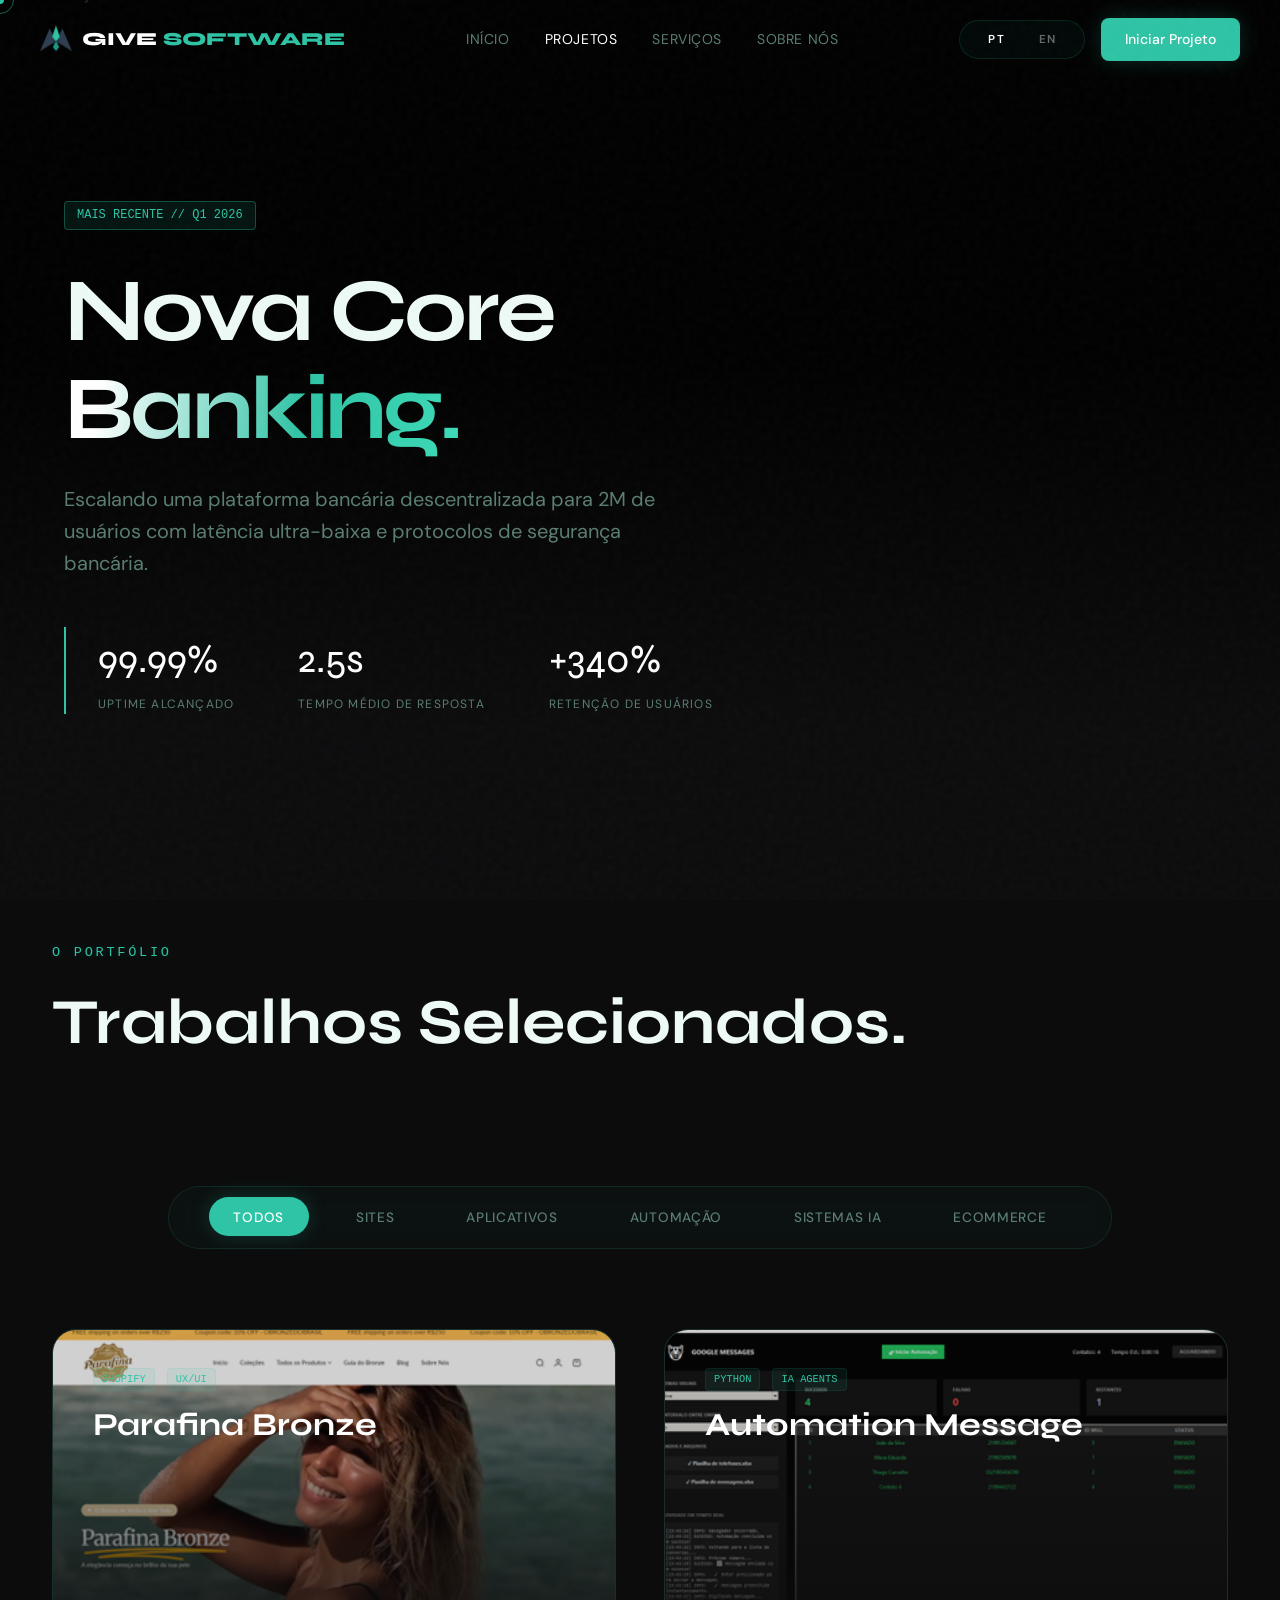
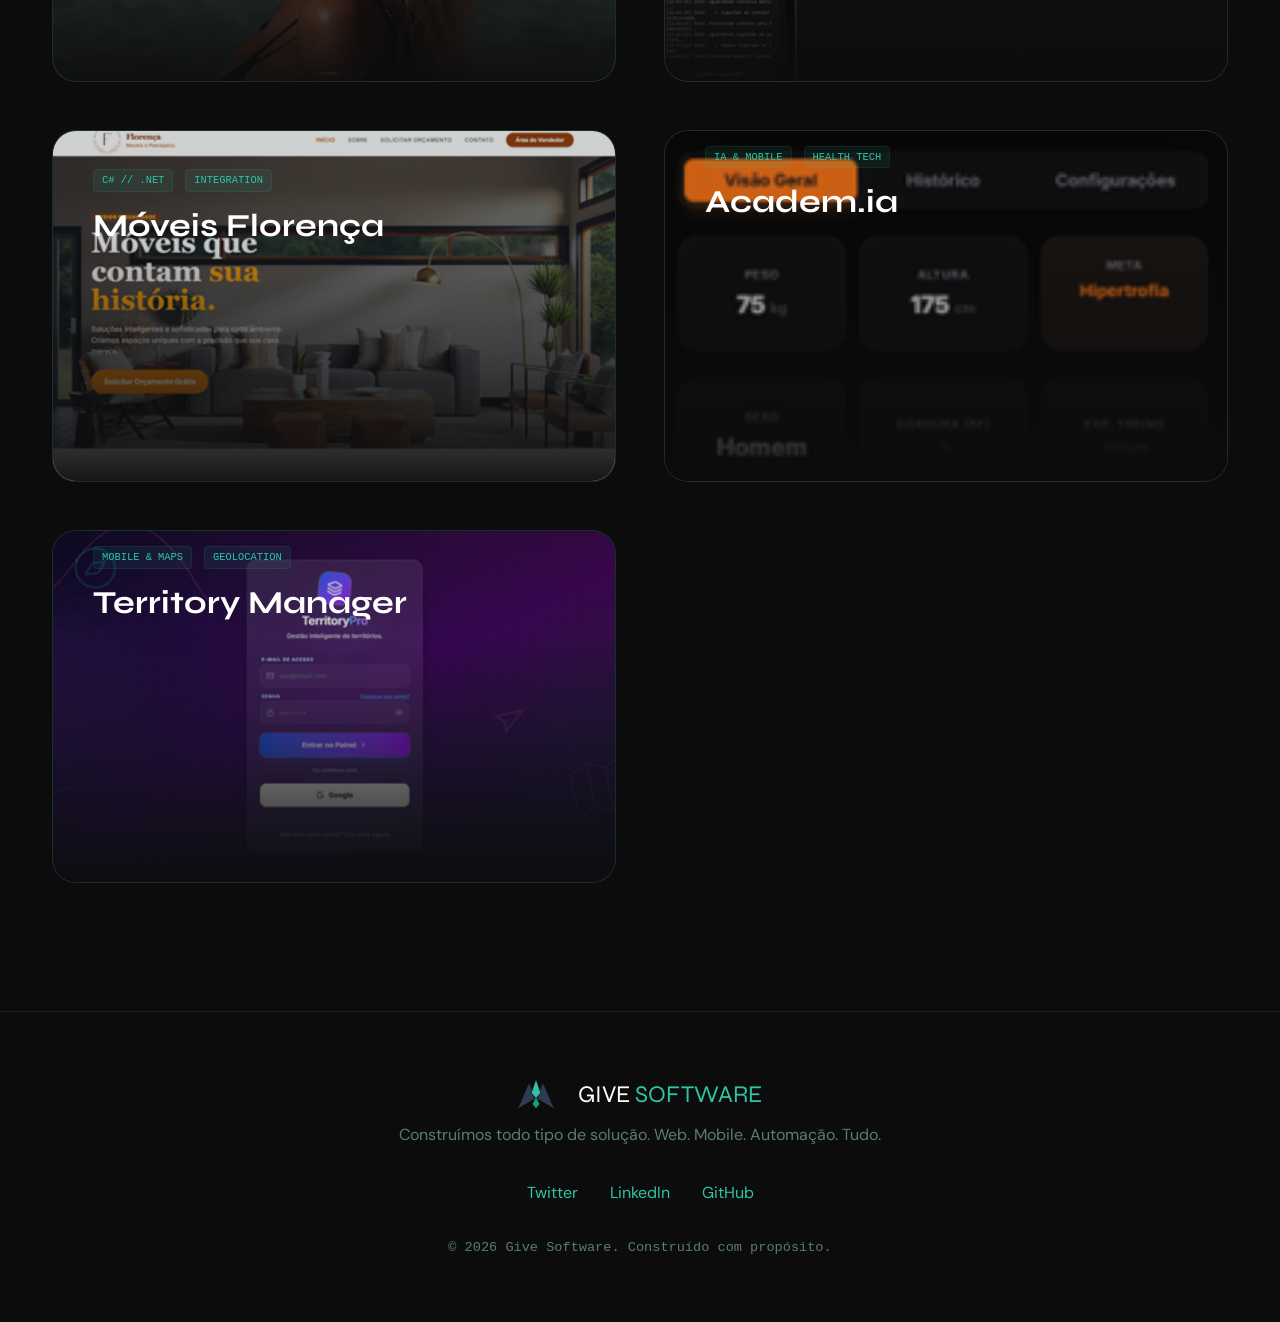
==== projetos.html @ 3ec0710e "Initial commit" ====
<!DOCTYPE html>
<html lang="pt-BR">
<head>
  <meta charset="UTF-8">
  <meta name="viewport" content="width=device-width, initial-scale=1.0">
  <title>Projetos | Give Software</title>
  
  <link rel="preconnect" href="https://fonts.googleapis.com">
  <link rel="preconnect" href="https://fonts.gstatic.com" crossorigin>
  <link href="https://fonts.googleapis.com/css2?family=DM+Sans:wght@400;500&family=Syne:wght@700;800&display=swap" rel="stylesheet">
  <script src="lang.js"></script>
  <style>
    /* ── LANG TOGGLE ── */
    .lang-toggle {
      display: flex; align-items: center; gap: 6px;
      font-family: monospace; font-size: 0.75rem; color: var(--text-muted);
      border: 1px solid var(--border); border-radius: 100px;
      padding: 6px 14px; transition: all 0.3s;
      cursor: pointer; letter-spacing: 0.08em;
    }
    .lang-toggle:hover { border-color: var(--accent); color: #fff; }
    .lang-toggle .lt-dot { width: 6px; height: 6px; border-radius: 50%; background: var(--accent); }
    .lt-sep { opacity: 0.3; }
    .nav-right { display: flex; align-items: center; gap: 1rem; }
    :root {
      --bg: #0c0c0d;
      --bg-2: #141416;
      --bg-card: #161618;
      --accent: #2ec4a5;
      --accent-glow: rgba(46,196,165,0.22);
      --accent-dim: rgba(46,196,165,0.08);
      --text: #edfaf6;
      --text-muted: #5a7d72;
      --border: rgba(46,196,165,0.14);
      --border-accent: rgba(46,196,165,0.32);
      --radius: 16px;
      --font-display: 'Syne', sans-serif;
      --font-body: 'DM Sans', sans-serif;
    }

    * { box-sizing: border-box; margin: 0; padding: 0; cursor: none; }

    body {
      background-color: var(--bg);
      color: var(--text);
      font-family: var(--font-body);
      overflow-x: hidden;
      line-height: 1.6;
    }

    /* Grain Overlay */
    body::after {
      content: ""; position: fixed;
      top: 0; left: 0; width: 100vw; height: 100vh;
      pointer-events: none; z-index: 9999;
      background-image: url("data:image/svg+xml,%3Csvg viewBox='0 0 200 200' xmlns='http://www.w3.org/2000/svg'%3E%3Cfilter id='noiseFilter'%3E%3CfeTurbulence type='fractalNoise' baseFrequency='0.65' numOctaves='3' stitchTiles='stitch'/%3E%3C/filter%3E%3Crect width='100%25' height='100%25' filter='url(%23noiseFilter)'/%3E%3C/svg%3E");
      opacity: 0.03;
    }

    a { color: inherit; text-decoration: none; }
    h1, h2, h3, h4 { font-family: var(--font-display); line-height: 1.1; margin-bottom: 1rem; }

    /* Custom Cursor */
    #cursor-dot {
      position: fixed; width: 8px; height: 8px; border-radius: 50%;
      background: var(--accent); pointer-events: none; z-index: 99999;
      transform: translate(-50%,-50%); mix-blend-mode: difference;
      transition: transform .1s ease, opacity .2s;
    }
    #cursor-ring {
      position: fixed; width: 28px; height: 28px; border-radius: 50%;
      border: 1px solid rgba(46,196,165,.5); pointer-events: none; z-index: 99998;
      transform: translate(-50%,-50%); transition: all .18s cubic-bezier(.16,1,.3,1);
    }
    a:hover ~ #cursor-ring, button:hover ~ #cursor-ring, .interactive:hover ~ #cursor-ring { transform: translate(-50%,-50%) scale(1.8); }

    /* Nav Scrollspy */
    nav { 
      position: fixed; top: 0; left: 0; right: 0; z-index: 1000; padding: 1.1rem 2.5rem;
      display: flex; align-items: center; justify-content: space-between;
      backdrop-filter: blur(18px); -webkit-backdrop-filter: blur(18px);
      background: rgba(6,14,12,0); border-bottom: 1px solid transparent;
      transition: all .4s;
    }
    nav.scrolled { background: rgba(6,14,12,0.9); border-bottom-color: var(--border); }
    .nav-logo { font-family: var(--font-display); font-size: 1.15rem; font-weight: 800; color: #fff; display: flex; align-items: center; gap: 10px; }
    .nav-links { display: flex; gap: 2.2rem; list-style: none; }
    .nav-links a { font-size: .88rem; color: var(--text-muted); letter-spacing: .04em; text-transform: uppercase; text-decoration: none; transition: color .2s; }
    .nav-links a:hover, .nav-links a.active { color: #fff; }
    .nav-cta { font-family: var(--font-body); font-size: .88rem; font-weight: 500; padding: .65rem 1.5rem; background: var(--accent); color: #fff; border: none; border-radius: 8px; cursor: none; box-shadow: 0 0 22px var(--accent-glow); transition: all .3s; }
    .nav-cta:hover { box-shadow: 0 0 38px rgba(46,196,165,.5); transform: translateY(-1px); }
    
    .logo-poly { transform-origin: 50px 42px; }
    .logo-poly-1 { animation: assembleL 0.7s .1s cubic-bezier(.16,1,.3,1) both; }
    .logo-poly-2 { animation: assembleR 0.7s .2s cubic-bezier(.16,1,.3,1) both; }
    .logo-poly-center { animation: assembleC 0.8s .3s cubic-bezier(.16,1,.3,1) both; }
    @keyframes assembleL { from { opacity:0; transform: translateX(-20px) scale(.7); } to { opacity:1; transform: none; } }
    @keyframes assembleR { from { opacity:0; transform: translateX(20px) scale(.7); } to { opacity:1; transform: none; } }
    @keyframes assembleC { from { opacity:0; transform: translateY(-20px) scale(.7); } to { opacity:1; transform: none; } }

    /* Global Utils */
    .reveal { opacity: 0; transform: translateY(40px); transition: all 0.7s cubic-bezier(0.16, 1, 0.3, 1); }
    .reveal.active { opacity: 1; transform: translateY(0); }
    .section { padding: 8rem 2rem; max-width: 1240px; margin: 0 auto; position: relative; }
    .section-header { text-align: left; margin-bottom: 4rem; }
    .section-title { font-size: clamp(2.5rem, 5vw, 4rem); }
    .pre-title { font-family: monospace; font-size: 0.85rem; letter-spacing: 0.2em; color: var(--accent); text-transform: uppercase; margin-bottom: 1.5rem; display: inline-block; text-shadow: 0 0 10px var(--accent-glow); }
    .glow-text { background: linear-gradient(100deg, #fff 10%, #2ec4a5 60%, #3ddbb8 100%); -webkit-background-clip: text; background-clip: text; -webkit-text-fill-color: transparent; display: inline-block; }

    /* ── PROJECT HERO (SPOTLIGHT) ── */
    .p-hero {
      position: relative; height: 90vh; display: flex; align-items: flex-end; padding: 6rem 4rem; overflow: hidden;
      background: #000;
    }
    .p-hero-bg {
      position: absolute; inset: 0; z-index: 1;
      opacity: 0.4; pointer-events: none; transform: scale(1.05); transition: transform 0.6s cubic-bezier(0.16,1,0.3,1);
    }
    .p-hero:hover .p-hero-bg { transform: scale(1); }
    .p-hero-bg img { width: 100%; height: 100%; object-fit: cover; filter: brightness(0.8) contrast(1.2); }
    .p-hero-overlay { position: absolute; inset: 0; background: linear-gradient(to top, var(--bg) 10%, transparent 60%); z-index: 2; }
    
    .p-hero-content { position: relative; z-index: 3; max-width: 800px; }
    .p-hero-tag { display: inline-flex; align-items: center; gap: 8px; font-family: monospace; font-size: 0.75rem; color: var(--accent); border: 1px solid var(--border-accent); padding: 4px 12px; border-radius: 4px; background: rgba(46,196,165,0.1); margin-bottom: 2rem; }
    .p-hero-title { font-size: clamp(3rem, 7vw, 6rem); letter-spacing: -0.04em; margin-bottom: 1.5rem; }
    .p-hero-desc { font-size: 1.25rem; color: var(--text-muted); margin-bottom: 2.5rem; max-width: 600px; }
    
    .p-hero-metrics { display: flex; gap: 4rem; margin-top: 3rem; border-left: 2px solid var(--accent); padding-left: 2rem; }
    .p-metric { display: flex; flex-direction: column; gap: 4px; }
    .p-metric-val { font-family: var(--font-display); font-size: 2.5rem; color: #fff; }
    .p-metric-lbl { font-size: 0.75rem; color: var(--text-muted); text-transform: uppercase; letter-spacing: 0.1em; }

    /* ── NEURAL HUB FILTERS ── */
    .filter-section { padding: 4rem 2rem 0; text-align: center; }
    .filter-hub {
        display: inline-flex; position: relative; gap: 1.5rem; padding: 10px 40px; background: rgba(46,196,165,0.03); border: 1px solid var(--border); border-radius: 100px; backdrop-filter: blur(10px);
    }
    .filter-btn {
        position: relative; z-index: 2; padding: 12px 24px; font-family: var(--font-body); font-size: 0.85rem; font-weight: 500; color: var(--text-muted); background: transparent; border: none; transition: all 0.4s; text-transform: uppercase; letter-spacing: 0.05em;
    }
    .filter-btn.active { color: #fff; }
    .filter-btn:hover { color: #fff; }
    .filter-active-bg {
        position: absolute; background: var(--accent); border-radius: 100px; z-index: 1; transition: all 0.5s cubic-bezier(0.16, 1, 0.3, 1); box-shadow: 0 0 20px var(--accent-glow);
    }

    /* ── PROJECT GRID (KINETIC) ── */
    .p-grid { display: grid; grid-template-columns: repeat(2, 1fr); gap: 3rem; margin-top: 5rem; }
    .p-card {
        position: relative; aspect-ratio: 16/10; border-radius: 24px; overflow: hidden; background: var(--bg-card); border: 1px solid var(--border); transition: all 0.6s cubic-bezier(0.16, 1, 0.3, 1);
    }
    .p-card-media { position: absolute; inset: 0; z-index: 1; overflow: hidden; }
    .p-card-media img { width: 100%; height: 100%; object-fit: cover; opacity: 0.8; transition: all 0.8s; scale: 1.05; }
    .p-card:hover .p-card-media img { opacity: 1; scale: 1; transform: translateY(-10px); }
    
    .p-card-overlay { position: absolute; inset: 0; z-index: 2; background: linear-gradient(to top, rgba(12,12,13,0.95), transparent 70%); }
    
    .p-card-info { position: absolute; bottom: 0; left: 0; width: 100%; padding: 2.5rem; z-index: 3; transition: transform 0.4s; }
    .p-card:hover .p-card-info { transform: translateY(-20px); }
    
    .p-card-meta { display: flex; gap: 12px; margin-bottom: 1rem; }
    .p-card-tag { font-family: monospace; font-size: 0.65rem; color: var(--accent); background: var(--accent-dim); border: 1px solid rgba(46,196,165,0.1); padding: 2px 8px; border-radius: 4px; }
    
    .p-card-title { font-size: 2rem; color: #fff; margin-bottom: 0.5rem; }
    .p-card-excerpt { font-size: 0.9rem; color: var(--text-muted); opacity: 0; transform: translateY(10px); transition: all 0.4s 0.1s; max-width: 80%; }
    .p-card:hover .p-card-excerpt { opacity: 1; transform: translateY(0); }
    
    /* Hover Holographic Reveal */
    .p-card-holo {
        position: absolute; inset: 0; z-index: 4; display: flex; flex-direction: column; justify-content: flex-end; padding: 2.5rem; opacity: 0; pointer-events: none; transition: all 0.4s; background: rgba(6,14,12,0.85); backdrop-filter: blur(8px);
    }
    .p-card:hover .p-card-holo { opacity: 0; } /* We will use a more sophisticated reveal */
    
    /* Reveal logic: Show testimonial on a specific sub-state or just on bottom deep-hover */
    .p-card-testimonial {
        margin-top: 1.5rem; padding-top: 1.5rem; border-top: 1px solid var(--border); opacity: 0; transform: translateY(20px); transition: all 0.4s 0.2s;
    }
    .p-card:hover .p-card-testimonial { opacity: 1; transform: translateY(0); }
    .p-quote { font-style: italic; font-size: 0.85rem; color: #fff; margin-bottom: 1rem; position: relative; }
    .p-quote::before { content: '“'; position: absolute; left: -15px; top: -5px; font-size: 2rem; color: var(--accent); opacity: 0.4; }
    .p-author { display: flex; align-items: center; gap: 10px; }
    .p-author-img { width: 32px; height: 32px; border-radius: 50%; border: 1px solid var(--accent); }
    .p-author-info { font-size: 0.7rem; }
    .p-author-name { color: #fff; font-weight: 600; }
    .p-author-role { color: var(--text-muted); }

    /* Case Study Drawer */
    #project-portal {
        position: fixed; top: 0; right: -100%; width: 50%; height: 100vh; background: var(--bg-2); z-index: 2000; border-left: 1px solid var(--border); transition: all 0.7s cubic-bezier(0.16, 1, 0.3, 1); padding: 5rem 3rem; overflow-y: auto;
    }
    #project-portal.active { right: 0; box-shadow: -50px 0 100px rgba(0,0,0,0.8); }
    .portal-close { position: absolute; top: 40px; right: 40px; width: 40px; height: 40px; border: 1px solid var(--border); border-radius: 50%; display: flex; align-items: center; justify-content: center; transform: rotate(45deg); font-size: 1.5rem; transition: all 0.3s; }
    .portal-close:hover { border-color: var(--accent); color: var(--accent); transform: rotate(135deg); scale: 1.1; }

    /* Responsive */
    @media (max-width: 1000px) {
        .p-grid { grid-template-columns: 1fr; }
        .filter-section { padding: 4rem 0 0; }
        .filter-hub { 
            display: flex; flex-wrap: nowrap; overflow-x: auto; 
            padding: 8px 10px; border-radius: 30px; width: 100%; 
            scrollbar-width: none; -ms-overflow-style: none;
            justify-content: flex-start;
        }
        .filter-hub::-webkit-scrollbar { display: none; }
        .filter-btn { white-space: nowrap; padding: 10px 20px; font-size: 0.75rem; }
        .p-hero-metrics { flex-direction: column; gap: 2rem; }
        #project-portal { width: 100%; padding: 5rem 1.5rem; }
    }

    /* ── MOBILE MENU & RESPONSIVENESS ── */
    .mobile-menu-btn {
      display: none; flex-direction: column; gap: 5px; cursor: pointer; z-index: 10001;
    }
    .mobile-menu-btn span { width: 25px; height: 2px; background: #fff; transition: 0.3s; }
    
    .mobile-menu-overlay {
      position: fixed; inset: 0; background: rgba(6,14,12,0.98); backdrop-filter: blur(20px);
      z-index: 100000; display: flex; flex-direction: column; align-items: center; justify-content: center;
      transform: translateY(-100%); transition: transform 0.5s cubic-bezier(0.16, 1, 0.3, 1);
    }
    .mobile-menu-overlay.active { transform: translateY(0); }
    .mobile-menu-close { position: absolute; top: 30px; right: 30px; font-size: 3rem; color: #fff; cursor: pointer; line-height: 1; }
    .mobile-nav-links { list-style: none; text-align: center; display: flex; flex-direction: column; gap: 2rem; padding: 0; }
    .mobile-nav-links a { font-family: var(--font-display); font-size: 2rem; color: var(--text-muted); text-decoration: none; transition: 0.3s; }
    .mobile-nav-links a.active, .mobile-nav-links a:hover { color: #fff; text-shadow: 0 0 15px var(--accent-glow); }

    @media (max-width: 900px) {
      .nav-links, .nav-cta { display: none; }
      nav { padding: 1rem 1.5rem; }
      
      .p-hero { padding: 6rem 1.5rem; height: auto; min-height: 80vh; }
      .p-hero-title { font-size: clamp(2.5rem, 10vw, 4rem); }
      .p-card-info { padding: 1.5rem; }
      .p-card-title { font-size: 1.5rem; }
      .p-hero-metrics { border-left: none; padding-left: 0; border-top: 2px solid var(--accent); padding-top: 2rem; flex-direction: column; gap: 1.5rem; }
      .section { padding: 4rem 1.5rem; }
    }

    /* Footer same as others */
    footer { border-top: 1px solid var(--border); padding: 4rem 2rem; text-align: center; color: var(--text-muted); }
    .footer-wordmark { position: relative; display: inline-block; overflow: hidden; font-family: var(--font-display); font-size: 1.5rem; color: #fff; margin-bottom: 0; margin-left:12px;}
    .footer-wordmark::after { content: ''; position: absolute; top: 0; left: -100%; width: 60%; height: 100%; background: linear-gradient(90deg, transparent, rgba(255,255,255,.25), transparent); transition: left 0.5s ease; }
    .footer-wordmark:hover::after { left: 150%; }

    /* ── #19 FULL-PAGE SCROLL PROGRESS ──────────────── */
    #page-progress {
      position: fixed; top: 0; left: 0; height: 2px;
      background: linear-gradient(90deg, var(--accent), #3ddbb8);
      width: 0%; z-index: 10000; pointer-events: none;
      box-shadow: 0 0 8px var(--accent-glow);
      transition: width .05s linear;
    }
    /* ── START PROJECT MODAL ── */
    #sp-modal {
      position: fixed; inset: 0; z-index: 99999;
      background: rgba(8, 10, 12, 0); overflow: hidden;
      display: none; align-items: center; justify-content: center;
      transition: background 0.7s cubic-bezier(0.8, 0, 0.2, 1);
    }
    #sp-modal.active { display: flex; }
    #sp-modal.anim-bg { background: rgba(8, 10, 12, 0.96); backdrop-filter: blur(25px); -webkit-backdrop-filter: blur(25px); }
    
    .sp-clip-layer {
      position: absolute; width: 100vw; height: 100vh;
      background: radial-gradient(circle at center, #101418 0%, #06080a 100%);
      clip-path: circle(0% at var(--cx, 50%) var(--cy, 50%));
      transition: clip-path 0.9s cubic-bezier(0.8, 0, 0.2, 1);
      z-index: 1; display: flex; align-items: center; justify-content: center;
    }
    #sp-modal.anim-bg .sp-clip-layer { clip-path: circle(150% at var(--cx, 50%) var(--cy, 50%)); }
    
    .sp-bg-grid {
      position: absolute; inset: 0; opacity: 0.15;
      background-size: 60px 60px;
      background-image: linear-gradient(to right, rgba(46,196,165,.2) 1px, transparent 1px), linear-gradient(to bottom, rgba(46,196,165,.2) 1px, transparent 1px);
      z-index: 0;
      animation: gridFloat 30s linear infinite;
    }
    @keyframes gridFloat { from { background-position: 0 0; } to { background-position: -60px 60px; } }
    
    .sp-close {
      position: fixed; top: 40px; right: 40px; color: var(--text-muted);
      font-family: monospace; font-size: 0.8rem; cursor: pointer; z-index: 10;
      padding: 10px; border: 1px solid transparent; transition: all 0.3s;
    }
    .sp-close:hover { color: #fff; border-color: var(--border-accent); }
    
    .sp-progress {
      position: fixed; top: 0; left: 0; height: 3px; background: var(--accent);
      z-index: 10; width: 0%; transition: width 0.6s cubic-bezier(0.16, 1, 0.3, 1);
      box-shadow: 0 0 15px var(--accent-glow);
    }
    
    .sp-content {
      position: relative; z-index: 10; width: 100%; max-width: 900px;
      padding: 2rem; color: #fff; text-align: left;
    }
    
    .sp-step { display: none; opacity: 0; transform: translateY(20px); transition: all 0.5s cubic-bezier(0.16, 1, 0.3, 1); }
    .sp-step.active { display: block; }
    .sp-step.fade-in { opacity: 1; transform: translateY(0); }
    
    .sp-label { font-family: monospace; font-size: 0.8rem; color: var(--accent); margin-bottom: 2rem; letter-spacing: 0.15em; text-transform: uppercase; }
    .sp-h2 { font-size: clamp(2rem, 5vw, 4rem); font-family: var(--font-display); line-height: 1.1; margin-bottom: 3rem; }
    
    .sp-input-wrap { position: relative; margin-bottom: 2rem; }
    .sp-input { 
      width: 100%; background: transparent; border: none; font-size: clamp(1.5rem, 3vw, 2.5rem);
      color: #fff; font-family: var(--font-body); padding: 10px 0; outline: none;
    }
    .sp-input::placeholder { color: rgba(255,255,255,0.15); }
    .sp-line { position: absolute; bottom: 0; left: 0; width: 100%; height: 2px; background: rgba(255,255,255,0.1); }
    .sp-line::after { content: ''; position: absolute; bottom: 0; left: 0; height: 2px; background: var(--accent); width: 0%; transition: width 0.4s; box-shadow: 0 0 10px var(--accent); }
    .sp-input:focus ~ .sp-line::after { width: 100%; }
    
    .sp-hint { font-family: monospace; font-size: 0.8rem; color: var(--text-muted); opacity: 0.6; }
    .sp-hint strong { color: var(--accent); }
    
    .sp-cards { display: grid; grid-template-columns: repeat(2, 1fr); gap: 1.5rem; }
    .sp-select-card {
      padding: 2rem; border: 1px solid rgba(255,255,255,0.05); background: rgba(255,255,255,0.02);
      border-radius: 12px; font-family: var(--font-display); font-size: 1.2rem; cursor: pointer;
      transition: all 0.3s; position: relative; overflow: hidden;
    }
    .sp-select-card:hover { background: rgba(46,196,165,0.05); border-color: var(--accent); transform: translateY(-3px); box-shadow: 0 10px 30px rgba(0,0,0,0.5), inset 0 0 20px rgba(46,196,165,0.1); }
    
    .sp-btn-submit {
      padding: 1.2rem 3rem; font-family: monospace; font-size: 1rem; color: #000; background: var(--accent);
      border: none; border-radius: 8px; cursor: pointer; transition: all 0.3s;
      box-shadow: 0 0 30px rgba(46,196,165,0.4); text-transform: uppercase; letter-spacing: 0.1em;
    }
    .sp-btn-submit:hover { transform: scale(1.05); box-shadow: 0 0 50px rgba(46,196,165,0.8); }

    .sp-input-next {
      position: absolute; right: 0; top: 50%; transform: translateY(-50%);
      background: var(--accent); border: none; border-radius: 50%;
      width: 44px; height: 44px; color: #000; font-size: 1.2rem;
      cursor: pointer; opacity: 0; pointer-events: none; transition: all 0.3s;
      box-shadow: 0 0 15px var(--accent-glow); z-index: 10;
    }
    .sp-input:not(:placeholder-shown) ~ .sp-input-next { opacity: 1; pointer-events: auto; right: 10px; }

    @media (max-width: 600px) {
      .sp-cards { grid-template-columns: 1fr; gap: 1rem; }
      .sp-select-card { padding: 1.5rem; font-size: 1.1rem; }
      .sp-h2 { font-size: 2.2rem; margin-bottom: 2rem; }
      .sp-content { padding: 1.5rem; }
      .sp-close { top: 20px; right: 20px; }
      /* Projects analytical table responsive fix */
      .proj-comparison-grid { grid-template-columns: 1fr !important; }
      .proj-comparison-grid > div:nth-child(3n+1) { background: var(--accent-dim) !important; color: var(--accent) !important; font-weight: 800; border-top: 1px solid var(--border); }
    }
    
    /* Launch Sequence */
    #sp-success { text-align: center; }
    .sp-launch-dot {
      width: 12px; height: 12px; border-radius: 50%; background: #fff; margin: 0 auto 2rem;
      box-shadow: 0 0 40px 20px rgba(46,196,165,0.8); opacity: 0;
    }
    .sp-msg { font-family: monospace; font-size: 1.2rem; color: var(--accent); letter-spacing: 0.1em; opacity: 0; }
  </style>
</head><body>
<!-- Full page progress -->
<div id="page-progress"></div>

<div id="cursor-dot"></div>
<div id="cursor-ring"></div>

<!-- NAV -->
<nav id="main-nav">
  <a class="nav-logo" href="index.html">
    <svg width="32" height="28" viewBox="0 0 100 85" fill="none" xmlns="http://www.w3.org/2000/svg">
      <polygon class="logo-poly logo-poly-1" points="0,80 30,10 50,50" fill="#2d3d4f"/>
      <polygon class="logo-poly logo-poly-2" points="100,80 70,10 50,50" fill="#2d3d4f"/>
      <polygon class="logo-poly logo-poly-1" points="30,10 50,50 50,80" fill="#233040"/>
      <polygon class="logo-poly logo-poly-2" points="70,10 50,50 50,80" fill="#233040"/>
      <polygon class="logo-poly logo-poly-center" points="50,0 62,36 50,50 38,36" fill="#2ec4a5"/>
      <polygon class="logo-poly logo-poly-center" points="50,50 60,68 50,80 40,68" fill="#1a9982"/>
    </svg>
    <span>GIVE <span style="color:var(--accent)">SOFTWARE</span></span>
  </a>
  <ul class="nav-links">
    <li><a href="index.html" data-i18n="nav.home">Início</a></li>
    <li><a href="projetos.html" class="active" data-i18n="nav.projects">Projetos</a></li>
    <li><a href="servicos.html" data-i18n="nav.services">Serviços</a></li>
    <li><a href="sobre.html" data-i18n="nav.about">Sobre nós</a></li>
  </ul>
  <div class="nav-right">
    <button class="lang-toggle" id="lang-toggle" data-lang="pt" onclick="toggleLang()">
      <span class="lt-dot"></span>
      <span class="lt-pt">PT</span>
      <span class="lt-sep">|</span>
      <span class="lt-en">EN</span>
    </button>
    <a class="nav-cta" href="sobre.html#cta" data-i18n="nav.cta" data-modal="start-project">Iniciar Projeto</a>
    <div class="mobile-menu-btn" id="mobile-btn">
      <span></span><span></span><span></span>
    </div>
  </div>
</nav>

<!-- Mobile Menu Overlay -->
<div class="mobile-menu-overlay" id="mobile-menu">
  <div class="mobile-menu-close" id="mobile-close">&times;</div>
  <ul class="mobile-nav-links">
    <li><a href="index.html">Início</a></li>
    <li><a href="projetos.html" class="active">Projetos</a></li>
    <li><a href="servicos.html">Serviços</a></li>
    <li><a href="sobre.html">Sobre nós</a></li>
  </ul>
  <a class="nav-cta" href="sobre.html#cta" style="margin-top:3rem;" data-i18n="nav.cta" data-modal="start-project">Iniciar Projeto</a>
</div>

<!-- Spotlight Hero -->
<section class="p-hero">
  <div class="p-hero-bg">
    <img src="https://images.unsplash.com/photo-1460925895917-afdab827c52f?auto=format&fit=crop&q=80&w=2000" alt="Featured Project">
  </div>
  <div class="p-hero-overlay"></div>
  
  <div class="p-hero-content reveal">
    <div class="p-hero-tag" data-i18n="proj.hero.tag">MAIS RECENTE // Q1 2026</div>
    <h1 class="p-hero-title">Nova Core<br><span class="glow-text">Banking.</span></h1>
    <p class="p-hero-desc" data-i18n="proj.hero.desc">Escalando uma plataforma bancária descentralizada para 2M de usuários com latência ultra-baixa e protocolos de segurança bancária.</p>
    
    <div class="p-hero-metrics">
        <div class="p-metric">
            <span class="p-metric-val">99.99%</span>
            <span class="p-metric-lbl" data-i18n="proj.m1.lbl">Uptime Alcançado</span>
        </div>
        <div class="p-metric">
            <span class="p-metric-val">2.5s</span>
            <span class="p-metric-lbl" data-i18n="proj.m2.lbl">Tempo Médio de Resposta</span>
        </div>
        <div class="p-metric">
            <span class="p-metric-val">+340%</span>
            <span class="p-metric-lbl" data-i18n="proj.m3.lbl">Retenção de Usuários</span>
        </div>
    </div>
  </div>
</section>

<!-- Projects Hub -->
<section class="section" id="projects">
    <div class="section-header reveal">
        <div class="pre-title" data-i18n="proj.port.pre">O Portfólio</div>
        <h2 class="section-title" data-i18n="proj.port.title">Trabalhos<br>Selecionados.</h2>
    </div>

    <!-- Filter Hub -->
    <div class="filter-section reveal">
        <div class="filter-hub" id="filter-hub">
            <div class="filter-active-bg" id="filter-bg"></div>
            <button class="filter-btn active" data-filter="all" data-i18n="proj.filter.all">Todos</button>
            <button class="filter-btn" data-filter="sites" data-i18n="proj.filter.sites">Sites</button>
            <button class="filter-btn" data-filter="apps" data-i18n="proj.filter.apps">Aplicativos</button>
            <button class="filter-btn" data-filter="auto" data-i18n="proj.filter.auto">Automação</button>
            <button class="filter-btn" data-filter="ai" data-i18n="proj.filter.ai">Sistemas IA</button>
            <button class="filter-btn" data-filter="ecommerce" data-i18n="proj.filter.ecommerce">Ecommerce</button>
        </div>
    </div>

    <!-- Kinetic Grid -->
    <div class="p-grid" id="project-grid">

        <!-- Project 4 (Parafina Bronze) -->
        <div class="p-card reveal delay-2 interactive" data-category="ecommerce">
            <div class="p-card-media">
                <img src="assets/projects/parafina.png" alt="Parafina Bronze">
            </div>
            <div class="p-card-overlay"></div>
            <div class="p-card-info">
                <div class="p-card-meta">
                    <span class="p-card-tag">SHOPIFY</span>
                    <span class="p-card-tag">UX/UI</span>
                </div>
                <h3 class="p-card-title">Parafina Bronze</h3>
                <p class="p-card-excerpt">Transformação completa de e-commerce: do amador ao luxo com foco em conversão e SEO.</p>
                <div class="p-card-testimonial">
                    <p class="p-quote">O salto de visibilidade no Google e a nova experiência de compra mudaram nosso patamar de faturamento.</p>
                    <div class="p-author">
                        <img src="https://i.pravatar.cc/100?u=5" alt="Author" class="p-author-img">
                        <div class="p-author-info">
                            <div class="p-author-name">Equipe Parafina</div>
                            <div class="p-author-role">Fundadora</div>
                        </div>
                    </div>
                </div>
            </div>
        </div>

        <!-- Project 5 (Automation Message) -->
        <div class="p-card reveal delay-1 interactive" data-category="auto">
            <div class="p-card-media">
                <img src="assets/projects/automation_msg.png" alt="Automation Message">
            </div>
            <div class="p-card-overlay"></div>
            <div class="p-card-info">
                <div class="p-card-meta">
                    <span class="p-card-tag">PYTHON</span>
                    <span class="p-card-tag">IA AGENTS</span>
                </div>
                <h3 class="p-card-title">Automation Message</h3>
                <p class="p-card-excerpt">Sistema inteligente de automação de mensagens com integração de LLMs para escala massiva.</p>
                <div class="p-card-testimonial">
                    <p class="p-quote">Saímos de um processo 100% manual para uma escala de quase 3 mil mensagens por dia sem intervenção humana.</p>
                    <div class="p-author">
                        <img src="https://i.pravatar.cc/100?u=6" alt="Author" class="p-author-img">
                        <div class="p-author-info">
                            <div class="p-author-name">Operações</div>
                            <div class="p-author-role">Gestor de Growth</div>
                        </div>
                    </div>
                </div>
            </div>
        </div>

        <!-- Project 6 (Móveis Florença) -->
        <div class="p-card reveal delay-2 interactive" data-category="auto sites">
            <div class="p-card-media">
                <img src="assets/projects/MoveisFlorenca2.png" alt="Móveis Florença">
            </div>
            <div class="p-card-overlay"></div>
            <div class="p-card-info">
                <div class="p-card-meta">
                    <span class="p-card-tag">C# // .NET</span>
                    <span class="p-card-tag">INTEGRATION</span>
                </div>
                <h3 class="p-card-title">Móveis Florença</h3>
                <p class="p-card-excerpt" data-i18n="proj.p5.exc">Digitalização completa do pilar de análise, reduzindo tempo de preenchimento em 67%.</p>
                
                <div class="p-card-testimonial">
                    <p class="p-quote">O novo sistema eliminou o papel e trouxe uma agilidade absurda. Agora conseguimos fechar 3x mais vendas no mesmo tempo.</p>
                    <div class="p-author">
                        <img src="https://i.pravatar.cc/100?u=7" alt="Author" class="p-author-img">
                        <div class="p-author-info">
                            <div class="p-author-name">Time Florença</div>
                            <div class="p-author-role">Pilar de Análise</div>
                    </div>
                </div>
            </div>
        </div>
    </div>

    <!-- Project 7 (Academ.ia) -->
        <div class="p-card reveal delay-1 interactive" data-category="apps">
            <div class="p-card-media">
                <img src="assets/projects/AcademIA2.png" alt="Academ.ia">
            </div>
            <div class="p-card-overlay"></div>
            <div class="p-card-info">
                <div class="p-card-meta">
                    <span class="p-card-tag">IA & MOBILE</span>
                    <span class="p-card-tag">HEALTH TECH</span>
                </div>
                <h3 class="p-card-title">Academ.ia</h3>
                <p class="p-card-excerpt">Revolução fitness com treinos 100% personalizados por inteligência artificial e análise de movimento em tempo real.</p>
                <div class="p-card-testimonial">
                    <p class="p-quote">O Academ.ia transformou a forma como nossos alunos treinam, garantindo resultados 3x mais rápidos e seguros.</p>
                    <div class="p-author">
                        <img src="https://i.pravatar.cc/100?u=8" alt="Author" class="p-author-img">
                        <div class="p-author-info">
                            <div class="p-author-name">Time Academ.ia</div>
                            <div class="p-author-role">Founders</div>
                        </div>
                    </div>
                </div>
            </div>
        </div>
        <!-- Project 8 (Territory Manager) -->
        <div class="p-card reveal delay-2 interactive" data-category="apps sites">
            <div class="p-card-media">
                <img src="assets/projects/territoryManager1.png" alt="Territory Manager">
            </div>
            <div class="p-card-overlay"></div>
            <div class="p-card-info">
                <div class="p-card-meta">
                    <span class="p-card-tag">MOBILE & MAPS</span>
                    <span class="p-card-tag">GEOLOCATION</span>
                </div>
                <h3 class="p-card-title">Territory Manager</h3>
                <p class="p-card-excerpt">Gestão inteligente de territórios com mapeamento em tempo real, controle de cobertura e inteligência operacional.</p>
                <div class="p-card-testimonial">
                    <p class="p-quote">O Territory Manager transformou nossa organização. Ter a visão exata da cobertura em tempo real mudou o jogo.</p>
                    <div class="p-author">
                        <img src="https://i.pravatar.cc/100?u=9" alt="Author" class="p-author-img">
                        <div class="p-author-info">
                            <div class="p-author-name">Admin Team</div>
                            <div class="p-author-role">Territory Pro</div>
                        </div>
                    </div>
                </div>
            </div>
        </div>
    </div>
</section>

<!-- Project Deep-Dive Portal -->
<div id="project-portal">
    <button class="portal-close" id="portal-close">+</button>
    <div id="portal-content">
        <!-- Content will be injected via JS -->
    </div>
</div>

  <!-- Final CTA  Mission Control -->
  <!-- <section class="cta-section section" id="cta">
    <div class="cta-rings">
      <div class="cta-glow"></div>
      <div class="cta-ring cta-ring-1"></div>
      <div class="cta-ring cta-ring-2"></div>
      <div class="cta-ring cta-ring-3"></div>
    </div>

    <div class="cta-inner">
      <div class="cta-left reveal">
        <div class="cta-status">
          <div class="cta-status-dot"></div>
          <span data-i18n="cta.status">Abertos para novos projetos &mdash; Q2 2026</span>
        </div>
        <h2 class="cta-h2">
          <span data-i18n="cta.h2a">Pronto para construir</span><br>
          <span class="cta-hl" data-i18n="cta.h2b">algo real?</span>
        </h2>
        <p class="sub-title" style="max-width:480px;margin:0;" data-i18n="cta.sub">
          Compartilhe sua ideia. Retornamos com uma proposta técnica em até 24 horas. Sem enrolação.
        </p>
        <div class="cta-btns">
          <a href="mailto:hello@givesoftware.com" class="btn btn-primary" style="font-size:1.05rem;padding:1rem 2.4rem;" data-i18n="cta.btn.start" data-modal="start-project">
            Iniciar um Projeto &#8599;
          </a>
          <a href="mailto:hello@givesoftware.com?subject=Schedule+a+Call" class="btn-ghost-ring" data-i18n="cta.btn.call">
            Agendar uma Conversa
          </a>
        </div>
        <div class="cta-trust">
          <div class="cta-trust-item">
            <span class="cti-val">&lt;24h</span>
            <span class="cti-lbl" data-i18n="cta.trust.t1">Tempo de resposta</span>
          </div>
          <div class="cta-trust-sep"></div>
          <div class="cta-trust-item">
            <span class="cti-val">1 semana</span>
            <span class="cti-lbl" data-i18n="cta.trust.t2">Kickoff</span>
          </div>
          <div class="cta-trust-sep"></div>
          <div class="cta-trust-item">
            <span class="cti-val">NDA</span>
            <span class="cti-lbl" data-i18n="cta.trust.t3">Disponível</span>
          </div>
          <div class="cta-trust-sep"></div>
          <div class="cta-trust-item">
            <span class="cti-val">100%</span>
            <span class="cti-lbl" data-i18n="cta.trust.t4">No prazo</span>
          </div>
        </div>
      </div>

      <div class="cta-card reveal delay-2">
        <div class="cta-card-label" data-i18n="cta.card.label">O que acontece depois</div>
        <div class="cta-steps">
          <div class="cta-step">
            <div class="cta-step-num">01</div>
            <div>
              <strong data-i18n="cta.step1.title">Você envia um brief</strong>
              <p data-i18n="cta.step1.desc">Nos fale sua ideia, prazo e orçamento. Sem papelada.</p>
            </div>
          </div>
          <div class="cta-step">
            <div class="cta-step-num">02</div>
            <div>
              <strong data-i18n="cta.step2.title">Nós definimos o escopo</strong>
              <p data-i18n="cta.step2.desc">Nossa equipe analisa e retorna uma proposta técnica detalhada em 24h.</p>
            </div>
          </div>
          <div class="cta-step">
            <div class="cta-step-num">03</div>
            <div>
              <strong data-i18n="cta.step3.title">Construímos e entregamos</strong>
              <p data-i18n="cta.step3.desc">Entrega no prazo, total transparência, updates semanais, sem surpresas.</p>
            </div>
          </div>
        </div>
        <div class="cta-card-footer">
          <div class="cta-status-dot"></div>
        </div>
      </div>
    </div>
  </section> -->

  <!-- Footer (Same as others) -->
  <footer>
  <div style="display:flex;align-items:center;justify-content:center;gap:12px;margin-bottom:.5rem;">
    <svg width="36" height="30" viewBox="0 0 100 85" fill="none" xmlns="http://www.w3.org/2000/svg">
      <polygon points="0,80 30,10 50,50" fill="#2d3d4f"/>
      <polygon points="100,80 70,10 50,50" fill="#2d3d4f"/>
      <polygon points="30,10 50,50 50,80" fill="#233040"/>
      <polygon points="70,10 50,50 50,80" fill="#233040"/>
      <polygon points="50,0 62,36 50,50 38,36" fill="#2ec4a5"/>
      <polygon points="50,50 60,68 50,80 40,68" fill="#1a9982"/>
    </svg>
    <div class="footer-wordmark interactive" style="margin-bottom:0px;">GIVE <span style="color:var(--accent)">SOFTWARE</span></div>
  </div>
  <p data-i18n="footer.desc">Construímos todo tipo de solução. Web. Mobile. Automação. Tudo.</p>
  <div style="margin: 2rem 0; display: flex; gap: 2rem; justify-content: center;">
    <a href="#" class="interactive" style="color:var(--accent)">Twitter</a>
    <a href="#" class="interactive" style="color:var(--accent)">LinkedIn</a>
    <a href="#" class="interactive" style="color:var(--accent)">GitHub</a>
  </div>
  <p style="font-size: 0.85rem; font-family: monospace;" data-i18n="footer.copy">© 2026 Give Software. Construído com propósito.</p>
</footer>

<script>
    /* Custom Cursor */
    (function(){
      const dot=document.getElementById('cursor-dot');
      const ring=document.getElementById('cursor-ring');
      let rx=0,ry=0;
      window.addEventListener('mousemove',e=>{
        dot.style.left=e.clientX+'px'; dot.style.top=e.clientY+'px';
        rx+=(e.clientX-rx)*.12; ry+=(e.clientY-ry)*.12;
        ring.style.left=rx+'px'; ring.style.top=ry+'px';
      });
      function lerp(){
        rx+=(parseFloat(dot.style.left||0)-rx)*.12;
        ry+=(parseFloat(dot.style.top||0)-ry)*.12;
        ring.style.left=rx+'px'; ring.style.top=ry+'px';
        requestAnimationFrame(lerp);
      }
      lerp();
    })();

    /* Nav & Reveal & Scroll Progress */
    (function(){
      const nav=document.getElementById('main-nav');
      const reveals=document.querySelectorAll('.reveal');
      const pageProgress=document.getElementById('page-progress');

      window.addEventListener('scroll',()=>{
        nav.classList.toggle('scrolled',window.scrollY>60);
        
        // Scroll Progress
        const s=document.documentElement;
        const prog=s.scrollTop/(s.scrollHeight-s.clientHeight);
        if(pageProgress) pageProgress.style.width=(prog*100)+'%';

        const wh=window.innerHeight;
        reveals.forEach(el=>{
          const top=el.getBoundingClientRect().top;
          if(top<wh-100) el.classList.add('active');
        });
      },{passive:true});
      setTimeout(()=>window.dispatchEvent(new Event('scroll')),100);
    })();

    /* Filtering Logic */
    (function(){
        const filterBtns = document.querySelectorAll('.filter-btn');
        const activeBg = document.getElementById('filter-bg');
        const cards = document.querySelectorAll('.p-card');
        
        function updateFilterBg(btn) {
            activeBg.style.width = btn.offsetWidth + 'px';
            activeBg.style.height = btn.offsetHeight + 'px';
            activeBg.style.left = btn.offsetLeft + 'px';
            activeBg.style.top = btn.offsetTop + 'px';
        }

        filterBtns.forEach(btn => {
            btn.addEventListener('click', () => {
                filterBtns.forEach(b => b.classList.remove('active'));
                btn.classList.add('active');
                updateFilterBg(btn);
                
                // UX: Smooth scroll center on mobile
                if(window.innerWidth < 1000) {
                    btn.scrollIntoView({ behavior: 'smooth', inline: 'center', block: 'nearest' });
                }
                
                const filter = btn.dataset.filter;
                
                cards.forEach(card => {
                    const categories = card.dataset.category ? card.dataset.category.split(' ') : [];
                    if(filter === 'all' || categories.includes(filter)) {
                        card.style.display = 'block';
                        setTimeout(() => {
                            card.style.opacity = '1';
                            card.style.transform = 'translateY(0) scale(1)';
                        }, 50);
                    } else {
                        card.style.opacity = '0';
                        card.style.transform = 'translateY(20px) scale(0.95)';
                        setTimeout(() => card.style.display = 'none', 400);
                    }
                });
            });
        });

        // Init bg position
        updateFilterBg(document.querySelector('.filter-btn.active'));
    })();

    /* Project Portal Logic */
    (function(){
        const cards = document.querySelectorAll('.p-card');
        const portal = document.getElementById('project-portal');
        const close = document.getElementById('portal-close');
        const content = document.getElementById('portal-content');

        cards.forEach(card => {
            card.addEventListener('click', () => {
                const title = card.querySelector('.p-card-title').innerText;
                const tag = card.querySelector('.p-card-tag').innerText;
                const media = card.querySelector('img').src;
                
                if(title === "Parafina Bronze") {
                    content.innerHTML = `
                        <div class="pre-title">E-COMMERCE // SHOPIFY</div>
                        <h2 style="font-size:4rem;margin-bottom:2rem;">Parafina Bronze</h2>
                        <img src="${media}" style="width:100%;height:400px;object-fit:cover;border-radius:16px;margin-bottom:3rem;border:1px solid var(--border);">
                        
                        <div style="margin-bottom:4rem;">
                            <h3 style="color:var(--accent);margin-bottom:2rem;">Pilar de Análise: Antes vs Hoje</h3>
                            <div class="proj-comparison-grid" style="display:grid;grid-template-columns:1fr 1fr 1fr;gap:1px;background:var(--border);border:1px solid var(--border);border-radius:12px;overflow:hidden;text-align:center;">
                                <div style="padding:1rem;background:var(--bg-card);font-weight:800;color:var(--accent);">CATEGORIA</div>
                                <div style="padding:1rem;background:var(--bg-card);font-weight:800;">CENÁRIO ANTERIOR</div>
                                <div style="padding:1rem;background:var(--bg-card);font-weight:800;color:var(--accent);">NOVA ERA</div>
                                
                                <div style="padding:1.5rem;background:var(--bg);">Google</div>
                                <div style="padding:1.5rem;background:var(--bg);color:var(--text-muted);">7ª Página (Invisível)</div>
                                <div style="padding:1.5rem;background:var(--bg);color:#fff;">2ª Página (+50 posições)</div>
                                
                                <div style="padding:1.5rem;background:var(--bg-card);">Design</div>
                                <div style="padding:1.5rem;background:var(--bg-card);color:var(--text-muted);">Amador / Datado</div>
                                <div style="padding:1.5rem;background:var(--bg-card);color:#fff;">Luxo & Conversão</div>
                                
                                <div style="padding:1.5rem;background:var(--bg);">Experiência</div>
                                <div style="padding:1.5rem;background:var(--bg);color:var(--text-muted);">Navegação Lenta</div>
                                <div style="padding:1.5rem;background:var(--bg);color:#fff;">Otimização Total</div>
                                
                                <div style="padding:1.5rem;background:var(--bg-card);">Plataforma</div>
                                <div style="padding:1.5rem;background:var(--bg-card);color:var(--text-muted);">Limitada / Instável</div>
                                <div style="padding:1.5rem;background:var(--bg-card);color:#fff;">Shopify High-Scale</div>
                            </div>
                        </div>

                        <div style="display:grid;grid-template-columns:1fr 1fr;gap:4rem;margin-bottom:4rem;">
                            <div>
                                <h3 style="color:var(--accent);margin-bottom:1.5rem;">Ganhos Estratégicos</h3>
                                <ul style="list-style:none;color:var(--text-muted);display:flex;flex-direction:column;gap:1.5rem;">
                                    <li><strong style="color:#fff;display:block;margin-bottom:4px;">🚀 Explosão de Visibilidade</strong> Encontrada por quem busca ativamente, reduzindo dependência de redes sociais.</li>
                                    <li><strong style="color:#fff;display:block;margin-bottom:4px;">✨ Confiança Imediata</strong> Design premium que converte curiosos em compradores reais.</li>
                                    <li><strong style="color:#fff;display:block;margin-bottom:4px;">🛒 Jornada Fluida</strong> Divisão lógica que reduz drasticamente a taxa de abandono.</li>
                                </ul>
                            </div>
                            <div>
                                <h3 style="color:var(--accent);margin-bottom:1.5rem;">Tecnologias</h3>
                                <div style="display:flex;gap:10px;flex-wrap:wrap;">
                                    <span class="p-card-tag" style="font-size:0.8rem;padding:8px 16px;">Shopify</span>
                                    <span class="p-card-tag" style="font-size:0.8rem;padding:8px 16px;">SEO Advanced</span>
                                    <span class="p-card-tag" style="font-size:0.8rem;padding:8px 16px;">Photoshop</span>
                                    <span class="p-card-tag" style="font-size:0.8rem;padding:8px 16px;">Design System</span>
                                </div>
                            </div>
                        </div>
                    `;
                } else if(title === "Automation Message") {
                    content.innerHTML = `
                        <div class="pre-title">PYTHON // AI AGENTS</div>
                        <h2 style="font-size:4rem;margin-bottom:2rem;">Automation Message</h2>
                        <img src="${media}" style="width:100%;height:400px;object-fit:cover;border-radius:16px;margin-bottom:3rem;border:1px solid var(--border);">
                        
                        <div style="margin-bottom:4rem;">
                            <h3 style="color:var(--accent);margin-bottom:2rem;">Métricas de Impacto: Humano vs Automação</h3>
                            <div class="proj-comparison-grid" style="display:grid;grid-template-columns:1fr 1fr 1fr;gap:1px;background:var(--border);border:1px solid var(--border);border-radius:12px;overflow:hidden;text-align:center;">
                                <div style="padding:1rem;background:var(--bg-card);font-weight:800;color:var(--accent);">MÉTRICA</div>
                                <div style="padding:1rem;background:var(--bg-card);font-weight:800;">ANTES (MANUAL)</div>
                                <div style="padding:1rem;background:var(--bg-card);font-weight:800;color:var(--accent);">DEPOIS (AUTO)</div>
                                
                                <div style="padding:1.5rem;background:var(--bg);">Volume Diário</div>
                                <div style="padding:1.5rem;background:var(--bg);color:var(--text-muted);">~500 msgs/dia</div>
                                <div style="padding:1.5rem;background:var(--bg);color:#fff;">~2.880 msgs/dia</div>
                                
                                <div style="padding:1.5rem;background:var(--bg-card);">Tempo/Mensagem</div>
                                <div style="padding:1.5rem;background:var(--bg-card);color:var(--text-muted);">~12 segundos</div>
                                <div style="padding:1.5rem;background:var(--bg-card);color:#fff;">~10 segundos (Async)</div>
                                
                                <div style="padding:1.5rem;background:var(--bg);">Esforço Humano</div>
                                <div style="padding:1.5rem;background:var(--bg);color:var(--text-muted);">100% Manual</div>
                                <div style="padding:1.5rem;background:var(--bg);color:#fff;">0% (Full Auto)</div>
                                
                                <div style="padding:1.5rem;background:var(--bg-card);">Escalabilidade</div>
                                <div style="padding:1.5rem;background:var(--bg-card);color:var(--text-muted);">Limitada</div>
                                <div style="padding:1.5rem;background:var(--bg-card);color:#fff;">Infinitamente Escalável</div>
                            </div>
                        </div>

                        <div style="display:grid;grid-template-columns:1fr 1fr;gap:4rem;margin-bottom:4rem;">
                            <div>
                                <h3 style="color:var(--accent);margin-bottom:1.5rem;">Vantagens Operacionais</h3>
                                <ul style="list-style:none;color:var(--text-muted);display:flex;flex-direction:column;gap:1.5rem;">
                                    <li><strong style="color:#fff;display:block;margin-bottom:4px;">🤖 Processamento Inteligente</strong> Uso de LLMs para garantir que cada mensagem tenha contexto e relevância.</li>
                                    <li><strong style="color:#fff;display:block;margin-bottom:4px;">⏱️ Liberação de Talentos</strong> O time de vendas agora foca apenas em responder interessados, não em prospecção fria.</li>
                                    <li><strong style="color:#fff;display:block;margin-bottom:4px;">📊 Registro Completo</strong> Logs em tempo real de cada interação para auditoria e melhoria contínua.</li>
                                </ul>
                            </div>
                            <div>
                                <h3 style="color:var(--accent);margin-bottom:1.5rem;">Tecnologias</h3>
                                <div style="display:flex;gap:10px;flex-wrap:wrap;">
                                    <span class="p-card-tag" style="font-size:0.8rem;padding:8px 16px;">Python</span>
                                    <span class="p-card-tag" style="font-size:0.8rem;padding:8px 16px;">Playwright</span>
                                    <span class="p-card-tag" style="font-size:0.8rem;padding:8px 16px;">Claude 3.5 Sonnet</span>
                                    <span class="p-card-tag" style="font-size:0.8rem;padding:8px 16px;">Gemini Pro</span>
                                    <span class="p-card-tag" style="font-size:0.8rem;padding:8px 16px;">NotebookLM</span>
                                </div>
                            </div>
                        </div>
                    `;
                } else if(title === "Territory Manager") {
                    content.innerHTML = `
                        <div class="pre-title">MOBILE & PLATFORM // GEOLOCATION</div>
                        <h2 style="font-size:4rem;margin-bottom:2rem;">Territory Manager</h2>
                        
                        <div style="display:grid;grid-template-columns:1fr 1fr;gap:2rem;margin-bottom:3rem;">
                           <img src="assets/projects/territoryManager2.png" style="width:100%;height:300px;object-fit:cover;border-radius:16px;border:1px solid var(--border);">
                           <img src="assets/projects/territoryManager3.png" style="width:100%;height:300px;object-fit:cover;border-radius:16px;border:1px solid var(--border);">
                        </div>
                        
                        <div style="margin-bottom:4rem;">
                            <h3 style="color:var(--accent);margin-bottom:2rem;">Pilar de Análise: Apps do Mercado vs Territory Manager</h3>
                            <div style="display:grid;grid-template-columns:1fr 1fr 1fr;gap:1px;background:var(--border);border:1px solid var(--border);border-radius:12px;overflow:hidden;text-align:center;font-size:0.9rem;">
                                <div style="padding:1rem;background:var(--bg-card);font-weight:800;color:var(--accent);">MÉTRICA</div>
                                <div style="padding:1rem;background:var(--bg-card);font-weight:800;">APPS DO MERCADO</div>
                                <div style="padding:1rem;background:var(--bg-card);font-weight:800;color:var(--accent);">TERRITORY MANAGER</div>
                                
                                <div style="padding:1rem;background:var(--bg);">Controle</div>
                                <div style="padding:1rem;background:var(--bg);color:var(--text-muted);">Gestão limitada</div>
                                <div style="padding:1rem;background:var(--bg);color:#fff;">Controle total centralizado</div>
                                
                                <div style="padding:1rem;background:var(--bg-card);">Cobertura</div>
                                <div style="padding:1rem;background:var(--bg-card);color:var(--text-muted);">Visão parcial</div>
                                <div style="padding:1rem;background:var(--bg-card);color:#fff;">Mapeamento em tempo real</div>
                                
                                <div style="padding:1rem;background:var(--bg);">Tempo</div>
                                <div style="padding:1rem;background:var(--bg);color:var(--text-muted);">Registro manual</div>
                                <div style="padding:1rem;background:var(--bg);color:#fff;">Monitoramento automático</div>
                                
                                <div style="padding:1rem;background:var(--bg-card);">Precisão</div>
                                <div style="padding:1rem;background:var(--bg-card);color:var(--text-muted);">Dados inconsistentes</div>
                                <div style="padding:1rem;background:var(--bg-card);color:#fff;">Dados exatos e rastreáveis</div>
                                
                                <div style="padding:1rem;background:var(--bg);">Organização</div>
                                <div style="padding:1rem;background:var(--bg);color:var(--text-muted);">Estrutura básica</div>
                                <div style="padding:1rem;background:var(--bg);color:#fff;">Gestão por Congregações</div>

                                <div style="padding:1rem;background:var(--bg-card);">Relatórios</div>
                                <div style="padding:1rem;background:var(--bg-card);color:var(--text-muted);">Pouco detalhados</div>
                                <div style="padding:1rem;background:var(--bg-card);color:#fff;">Dashboard completo & Export</div>
                            </div>
                        </div>

                        <div style="display:grid;grid-template-columns:1fr 1fr;gap:4rem;margin-bottom:4rem;">
                            <div>
                                <h3 style="color:var(--accent);margin-bottom:1.5rem;">🚀 Ganhos Estratégicos</h3>
                                <ul style="list-style:none;color:var(--text-muted);display:flex;flex-direction:column;gap:1.5rem;">
                                    <li><strong style="color:#fff;display:block;margin-bottom:4px;">🧠 Gestão Inteligente</strong> Visualização e distribuição de territórios com máxima eficiência digital.</li>
                                    <li><strong style="color:#fff;display:block;margin-bottom:4px;">📍 Mapeamento Real-Time</strong> Trajeto automático e identificação instantânea de regiões pendentes.</li>
                                    <li><strong style="color:#fff;display:block;margin-bottom:4px;">⏱️ Controle de Tempo</strong> Monitoramento preciso eliminando falhas de registro humano.</li>
                                    <li><strong style="color:#fff;display:block;margin-bottom:4px;">🚨 Alertas de Atividade</strong> Notificações sobre territórios sem cobertura ou que precisam de atenção.</li>
                                    <li><strong style="color:#fff;display:block;margin-bottom:4px;">📊 Relatórios Advanced</strong> Exportação CSV, controle de horas totais e histórico por congregação.</li>
                                </ul>
                            </div>
                            <div>
                                <h3 style="color:var(--accent);margin-bottom:1.5rem;">Stack Tecnológica</h3>
                                <div style="display:flex;gap:10px;flex-wrap:wrap;">
                                    <span class="p-card-tag" style="font-size:0.8rem;padding:8px 16px;">React / TypeScript</span>
                                    <span class="p-card-tag" style="font-size:0.8rem;padding:8px 16px;">Kotlin / Android</span>
                                    <span class="p-card-tag" style="font-size:0.8rem;padding:8px 16px;">Node.js / .NET</span>
                                    <span class="p-card-tag" style="font-size:0.8rem;padding:8px 16px;">Google Maps API</span>
                                    <span class="p-card-tag" style="font-size:0.8rem;padding:8px 16px;">MySQL</span>
                                    <span class="p-card-tag" style="font-size:0.8rem;padding:8px 16px;">WebSockets (Real-Time)</span>
                                </div>
                                <div style="margin-top:2rem;padding:2rem;background:var(--bg-card);border:1px solid var(--border);border-radius:12px;">
                                    <p style="font-size:0.9rem;color:var(--text-muted);line-height:1.8;">
                                        <strong style="color:var(--accent);display:block;margin-bottom:10px;">💡 Visão do Produto</strong>
                                        O Territory Manager é uma plataforma completa de gestão territorial que transforma processos manuais em um ecossistema digital inteligente, oferecendo controle, precisão e visibilidade total em tempo real.
                                    </p>
                                </div>
                            </div>
                        </div>
                    `;
                } else if(title === "Academ.ia") {
                    content.innerHTML = `
                        <div class="pre-title">IA & MOBILE // 2026 REVOLUTION</div>
                        <h2 style="font-size:4rem;margin-bottom:2rem;">Academ.ia</h2>
                        
                        <div style="display:grid;grid-template-columns:1fr 1fr;gap:2rem;margin-bottom:3rem;">
                           <img src="assets/projects/AcademIA1.png" style="width:100%;height:300px;object-fit:cover;border-radius:16px;border:1px solid var(--border);">
                           <img src="assets/projects/AcademIA3.png" style="width:100%;height:300px;object-fit:cover;border-radius:16px;border:1px solid var(--border);">
                        </div>
                        
                        <div style="margin-bottom:4rem;">
                            <h3 style="color:var(--accent);margin-bottom:2rem;">Pilar de Análise: Apps do Mercado vs Academ.ia</h3>
                            <div style="display:grid;grid-template-columns:1fr 1fr 1fr;gap:1px;background:var(--border);border:1px solid var(--border);border-radius:12px;overflow:hidden;text-align:center;font-size:0.9rem;">
                                <div style="padding:1rem;background:var(--bg-card);font-weight:800;color:var(--accent);">MÉTRICA</div>
                                <div style="padding:1rem;background:var(--bg-card);font-weight:800;">APPS DO MERCADO</div>
                                <div style="padding:1rem;background:var(--bg-card);font-weight:800;color:var(--accent);">ACADEM.IA</div>
                                
                                <div style="padding:1rem;background:var(--bg);">Planejamento</div>
                                <div style="padding:1rem;background:var(--bg);color:var(--text-muted);">Treinos semi-genéricos</div>
                                <div style="padding:1rem;background:var(--bg);color:#fff;">100% IA Personalizado</div>
                                
                                <div style="padding:1rem;background:var(--bg-card);">Evolução</div>
                                <div style="padding:1rem;background:var(--bg-card);color:var(--text-muted);">Ajustes manuais</div>
                                <div style="padding:1rem;background:var(--bg-card);color:#fff;">Ajuste Auto por Performance</div>
                                
                                <div style="padding:1rem;background:var(--bg);">Feedback</div>
                                <div style="padding:1rem;background:var(--bg);color:var(--text-muted);">Básico</div>
                                <div style="padding:1rem;background:var(--bg);color:#fff;">Inteligente em tempo real</div>
                                
                                <div style="padding:1rem;background:var(--bg-card);">Precisão</div>
                                <div style="padding:1rem;background:var(--bg-card);color:var(--text-muted);">Análise superficial</div>
                                <div style="padding:1rem;background:var(--bg-card);color:#fff;">Análise de movimento IA</div>
                                
                                <div style="padding:1rem;background:var(--bg);">Nutrição</div>
                                <div style="padding:1rem;background:var(--bg);color:var(--text-muted);">Padronizados</div>
                                <div style="padding:1rem;background:var(--bg);color:#fff;">Nutrição Personalizada</div>

                                <div style="padding:1rem;background:var(--bg-card);">Engajamento</div>
                                <div style="padding:1rem;background:var(--bg-card);color:var(--text-muted);">Funcionalidades limitadas</div>
                                <div style="padding:1rem;background:var(--bg-card);color:#fff;">Comunidade gamificada</div>
                            </div>
                        </div>

                        <div style="display:grid;grid-template-columns:1fr 1fr;gap:4rem;margin-bottom:4rem;">
                            <div>
                                <h3 style="color:var(--accent);margin-bottom:1.5rem;">🚀 Ganhos Estratégicos</h3>
                                <ul style="list-style:none;color:var(--text-muted);display:flex;flex-direction:column;gap:1.5rem;">
                                    <li><strong style="color:#fff;display:block;margin-bottom:4px;">⚡ +300% Performance</strong> Treinos otimizados por IA aumentam eficiência e resultados rapidamente.</li>
                                    <li><strong style="color:#fff;display:block;margin-bottom:4px;">🧠 Personalização Total</strong> Plano único baseado em experiência, biometria e evolução contínua.</li>
                                    <li><strong style="color:#fff;display:block;margin-bottom:4px;">📊 Inteligência de Movimento</strong> Real-time post-correction para máxima segurança e prevenção de lesões.</li>
                                    <li><strong style="color:#fff;display:block;margin-bottom:4px;">🏆 Gamificação</strong> Rankings, desafios e evolução comparativa para máximo engajamento social.</li>
                                </ul>
                            </div>
                            <div>
                                <h3 style="color:var(--accent);margin-bottom:1.5rem;">Stack Tecnológica</h3>
                                <div style="display:flex;gap:10px;flex-wrap:wrap;">
                                    <span class="p-card-tag" style="font-size:0.8rem;padding:8px 16px;">Kotlin / Android</span>
                                    <span class="p-card-tag" style="font-size:0.8rem;padding:8px 16px;">React Native</span>
                                    <span class="p-card-tag" style="font-size:0.8rem;padding:8px 16px;">Node.js / .NET</span>
                                    <span class="p-card-tag" style="font-size:0.8rem;padding:8px 16px;">Python (AI Engines)</span>
                                    <span class="p-card-tag" style="font-size:0.8rem;padding:8px 16px;">Firebase / WebSockets</span>
                                    <span class="p-card-tag" style="font-size:0.8rem;padding:8px 16px;">MySQL</span>
                                </div>
                            </div>
                        </div>
                    `;
                } else if(title === "Móveis Florença") {
                    content.innerHTML = `
                        <div class="pre-title">C# // .NET // CRM INTEGRATION</div>
                        <h2 style="font-size:4rem;margin-bottom:2rem;">Móveis Florença</h2>
                        
                        <div style="display:grid;grid-template-columns:1fr 1fr;gap:2rem;margin-bottom:3rem;">
                           <img src="assets/projects/MoveisFlorenca1.png" style="width:100%;height:300px;object-fit:cover;border-radius:16px;border:1px solid var(--border);">
                           <img src="assets/projects/MoveisFlorenca3.png" style="width:100%;height:300px;object-fit:cover;border-radius:16px;border:1px solid var(--border);">
                        </div>
                        
                        <div style="margin-bottom:4rem;">
                            <h3 style="color:var(--accent);margin-bottom:2rem;">Pilar de Análise: Manual vs Digital</h3>
                            <div style="display:grid;grid-template-columns:1fr 1fr 1fr;gap:1px;background:var(--border);border:1px solid var(--border);border-radius:12px;overflow:hidden;text-align:center;">
                                <div style="padding:1rem;background:var(--bg-card);font-weight:800;color:var(--accent);">MÉTRICA</div>
                                <div style="padding:1rem;background:var(--bg-card);font-weight:800;">PROCESSO ANTIGO</div>
                                <div style="padding:1rem;background:var(--bg-card);font-weight:800;color:var(--accent);">NOVO SISTEMA</div>
                                
                                <div style="padding:1.5rem;background:var(--bg);">Preenchimento</div>
                                <div style="padding:1.5rem;background:var(--bg);color:var(--text-muted);">15 min (Lento)</div>
                                <div style="padding:1.5rem;background:var(--bg);color:#fff;">5 min (Agilidade Extrema)</div>
                                
                                <div style="padding:1.5rem;background:var(--bg-card);">Produtividade</div>
                                <div style="padding:1.5rem;background:var(--bg-card);color:var(--text-muted);">1 venda</div>
                                <div style="padding:1.5rem;background:var(--bg-card);color:#fff;">3 vendas (Mesmo Tempo)</div>
                                
                                <div style="padding:1.5rem;background:var(--bg);">Qualidade</div>
                                <div style="padding:1.5rem;background:var(--bg);color:var(--text-muted);">Risco Humano</div>
                                <div style="padding:1.5rem;background:var(--bg);color:#fff;">Dados Precisos</div>
                                
                                <div style="padding:1.5rem;background:var(--bg-card);">Fluxo</div>
                                <div style="padding:1.5rem;background:var(--bg-card);color:var(--text-muted);">Papel Físico</div>
                                <div style="padding:1.5rem;background:var(--bg-card);color:#fff;">Real-Time CRM</div>
                            </div>
                        </div>

                        <div style="display:grid;grid-template-columns:1fr 1fr;gap:4rem;margin-bottom:4rem;">
                            <div>
                                <h3 style="color:var(--accent);margin-bottom:1.5rem;">Ganhos Estratégicos</h3>
                                <ul style="list-style:none;color:var(--text-muted);display:flex;flex-direction:column;gap:1.5rem;">
                                    <li><strong style="color:#fff;display:block;margin-bottom:4px;">📉 -67% Esforço Operacional</strong> Economia de 10 minutos por formulário, liberando centenas de horas mensais.</li>
                                    <li><strong style="color:#fff;display:block;margin-bottom:4px;">🧠 Inteligência de Vendas</strong> Dados integrados diretamente ao CRM para marketing e pós-venda assertivos.</li>
                                    <li><strong style="color:#fff;display:block;margin-bottom:4px;">✨ Modernização Premium</strong> A retirada do papel eleva a percepção de profissionalismo e tecnologia.</li>
                                </ul>
                            </div>
                            <div>
                                <h3 style="color:var(--accent);margin-bottom:1.5rem;">Stack Tecnológica</h3>
                                <div style="display:flex;gap:10px;flex-wrap:wrap;">
                                    <span class="p-card-tag" style="font-size:0.8rem;padding:8px 16px;">C# / .NET</span>
                                    <span class="p-card-tag" style="font-size:0.8rem;padding:8px 16px;">MySQL</span>
                                    <span class="p-card-tag" style="font-size:0.8rem;padding:8px 16px;">Render / Railway</span>
                                    <span class="p-card-tag" style="font-size:0.8rem;padding:8px 16px;">Typescript</span>
                                    <span class="p-card-tag" style="font-size:0.8rem;padding:8px 16px;">Hostinger</span>
                                </div>
                            </div>
                        </div>
                    `;
                } else {
                    content.innerHTML = `
                        <div class="pre-title">${tag}</div>
                        <h2 style="font-size:4rem;margin-bottom:2rem;">${title}</h2>
                        <img src="${media}" style="width:100%;height:400px;object-fit:cover;border-radius:16px;margin-bottom:3rem;border:1px solid var(--border);">
                        <div style="display:grid;grid-template-columns:1fr 1fr;gap:4rem;">
                            <div>
                                <h3 style="color:var(--accent);margin-bottom:1rem;">The Challenge</h3>
                                <p style="color:var(--text-muted);">The client faced critical scaling issues during market hours, resulting in revenue loss and user churn. We needed a solution that was both robust and lightning-fast.</p>
                            </div>
                            <div>
                                <h3 style="color:var(--accent);margin-bottom:1rem;">Our Solution</h3>
                                <p style="color:var(--text-muted);">We implemented a micro-services architecture and a Redis caching layer that reduced server load by 70%, while maintaining a beautiful UI built in React.</p>
                            </div>
                        </div>
                        <div style="margin-top:4rem;padding-top:2rem;border-top:1px solid var(--border);">
                            <h3 style="margin-bottom:2rem;">Technical Stack</h3>
                            <div style="display:flex;gap:15px;flex-wrap:wrap;">
                                <span class="p-card-tag" style="font-size:0.8rem;padding:6px 15px;">Node.js</span>
                                <span class="p-card-tag" style="font-size:0.8rem;padding:6px 15px;">React</span>
                                <span class="p-card-tag" style="font-size:0.8rem;padding:6px 15px;">Redis</span>
                                <span class="p-card-tag" style="font-size:0.8rem;padding:6px 15px;">AWS Lambda</span>
                            </div>
                        </div>
                    `;
                }
                
                portal.classList.add('active');
            });
        });

        close.addEventListener('click', () => portal.classList.remove('active'));
    })();

  /* ── MOBILE MENU TOGGLE ──────────────────────────── */
  (function(){
    const mobileBtn=document.getElementById('mobile-btn');
    const mobileMenu=document.getElementById('mobile-menu');
    const mobileClose=document.getElementById('mobile-close');
    if(mobileBtn && mobileMenu) {
        mobileBtn.addEventListener('click', () => { mobileMenu.classList.add('active'); });
        mobileClose.addEventListener('click', () => { mobileMenu.classList.remove('active'); });
        const mobileLinks = mobileMenu.querySelectorAll('a');
        mobileLinks.forEach(l => l.addEventListener('click', () => mobileMenu.classList.remove('active')));
    }
  })();

</script>

  <!-- START PROJECT MODAL -->
  <div class="sp-modal" id="sp-modal">
    <div class="sp-clip-layer" id="sp-clip">
      <div class="sp-bg-grid"></div>
    </div>
    <div class="sp-close" id="sp-close" data-i18n="modal.close">[ ESC ] FECHAR</div>
    <div class="sp-progress" id="sp-progress"></div>
    <div class="sp-content">
        <div class="sp-step active" id="sp-step-1" data-step="1">
          <div class="sp-label" data-i18n="modal.s1.label">01 // O CONCEITO</div>
          <h2 class="sp-h2" data-i18n="modal.s1.title">O que vamos construir?</h2>
          <div class="sp-input-wrap">
            <input type="text" class="sp-input" id="sp-input-concept" placeholder="Um app fintech, um agente de IA, um SaaS..." data-i18n="modal.s1.ph" autocomplete="off">
            <div class="sp-line"></div>
            <button class="sp-input-next" id="sp-next-1" aria-label="Próximo">→</button>
          </div>
          <div class="sp-hint" data-i18n="modal.s1.hint">Pressione <strong>Enter ↵</strong> para continuar.</div>
        </div>
        <div class="sp-step" id="sp-step-2" data-step="2">
          <div class="sp-label">02 // ECOSYSTEM</div>
          <h2 class="sp-h2">Select your platform.</h2>
          <div class="sp-cards">
            <div class="sp-select-card">WEB PLATFORM</div>
            <div class="sp-select-card">MOBILE APP</div>
            <div class="sp-select-card">AI & AUTOMATION</div>
            <div class="sp-select-card">FULL STACK (ALL)</div>
          </div>
        </div>
        <div class="sp-step" id="sp-step-3" data-step="3">
          <div class="sp-label" data-i18n="modal.s3.label">03 // PRAZO</div>
          <h2 class="sp-h2" data-i18n="modal.s3.title">Quando lançamos?</h2>
          <div class="sp-cards">
            <div class="sp-select-card" data-i18n="modal.s3.opt1">O QUANTO ANTES</div>
            <div class="sp-select-card" data-i18n="modal.s3.opt2">1-3 MESES</div>
            <div class="sp-select-card" data-i18n="modal.s3.opt3">3-6 MESES</div>
            <div class="sp-select-card" data-i18n="modal.s3.opt4">FLEXÍVEL</div>
          </div>
        </div>
        <div class="sp-step" id="sp-step-4" data-step="4">
          <div class="sp-label" data-i18n="modal.s4.label">04 // CONTATO</div>
          <h2 class="sp-h2" data-i18n="modal.s4.title">Para onde enviamos a proposta?</h2>
          <div class="sp-input-wrap" style="margin-bottom: 3rem;">
            <input type="email" class="sp-input" id="sp-input-email" placeholder="email@empresa.com" data-i18n="modal.s4.ph" autocomplete="off">
            <div class="sp-line"></div>
          </div>
          <button class="sp-btn-submit" id="sp-submit" data-i18n="modal.submit">INICIAR SEQUÊNCIA</button>
        </div>
        <div class="sp-step" id="sp-success" data-step="5">
          <div class="sp-launch-dot" id="sp-dot"></div>
          <div class="sp-msg" id="sp-msg"></div>
        </div>
    </div>
  </div>

  <script>
    /* ── START PROJECT MODAL JS LOGIC ── */
    (function(){
      const modal = document.getElementById('sp-modal');
      const clip = document.getElementById('sp-clip');
      const closeBtn = document.getElementById('sp-close');
      const progress = document.getElementById('sp-progress');
      const ctaBtns = document.querySelectorAll('[data-modal="start-project"]');
      let currentStep = 1;

      if(!modal) return;

      ctaBtns.forEach(btn => {
        btn.addEventListener('click', (e) => {
          e.preventDefault();
          const rect = btn.getBoundingClientRect();
          const cx = Math.round((rect.left + rect.width/2) / window.innerWidth * 100);
          const cy = Math.round((rect.top + rect.height/2) / window.innerHeight * 100);
          clip.style.setProperty('--cx', cx + '%');
          clip.style.setProperty('--cy', cy + '%');
          modal.classList.add('active');
          setTimeout(() => { modal.classList.add('anim-bg'); }, 50);
          setTimeout(() => { goToStep(1); }, 600);
        });
      });

      const nextBtn1 = document.getElementById('sp-next-1');
      if(nextBtn1) {
        nextBtn1.addEventListener('click', () => {
          if(document.getElementById('sp-input-concept').value.trim() !== '') goToStep(2);
        });
      }

      function close() {
        modal.classList.remove('anim-bg');
        setTimeout(() => { modal.classList.remove('active'); currentStep = 1; }, 800);
      }
      closeBtn.addEventListener('click', close);
      document.addEventListener('keydown', (e) => { if(e.key === 'Escape' && modal.classList.contains('active')) close(); });

      function goToStep(num) {
        const steps = document.querySelectorAll('.sp-step');
        steps.forEach(s => { s.classList.remove('fade-in'); setTimeout(()=>s.classList.remove('active'), 300); });
        setTimeout(() => {
          const next = document.getElementById(num === 5 ? 'sp-success' : `sp-step-${num}`);
          if(next) {
            next.classList.add('active');
            setTimeout(() => { next.classList.add('fade-in'); }, 50);
            if(num === 1) document.getElementById('sp-input-concept').focus();
            if(num === 4) document.getElementById('sp-input-email').focus();
          }
        }, 300);
        progress.style.width = ((num-1)/4)*100 + '%';
        currentStep = num;
      }

      document.addEventListener('keydown', (e) => {
        if(e.key === 'Enter' && modal.classList.contains('active')) {
          if(currentStep === 1 && document.getElementById('sp-input-concept').value.trim() !== '') {
            goToStep(2);
          } else if (currentStep === 4 && document.getElementById('sp-input-email').value.trim() !== '') {
            launchSequence();
          }
        }
      });

      document.querySelectorAll('.sp-select-card').forEach(card => {
        card.addEventListener('click', function() {
          this.style.background = 'rgba(46,196,165,0.2)';
          this.style.borderColor = 'var(--accent)';
          setTimeout(() => { goToStep(currentStep + 1); }, 300);
        });
      });

      const submitBtn = document.getElementById('sp-submit');
      if(submitBtn) submitBtn.addEventListener('click', launchSequence);

      function launchSequence() {
        goToStep(5);
        progress.style.width = '100%';
        const dot = document.getElementById('sp-dot');
        const msg = document.getElementById('sp-msg');
        setTimeout(() => {
          dot.style.opacity = '1';
          dot.style.transition = 'transform 1s cubic-bezier(0.5, 0, 0.2, 1)';
          dot.style.transform = 'translateY(-600px) scale(0.2)';
        }, 800);
        setTimeout(() => {
          msg.style.opacity = '1';
          typeWriter(msg, "[ STATUS: BRIEF SECURED. OUR ENGINEERS ARE ANALYZING. ]", 0);
        }, 1800);
        setTimeout(close, 5000);
      }

      function typeWriter(el, txt, i) {
        if(i === 0) el.innerHTML = '';
        if (i < txt.length) {
          el.innerHTML += txt.charAt(i);
          setTimeout(() => typeWriter(el, txt, i + 1), 40);
        }
      }
    })();
  </script>
</body>
</html>
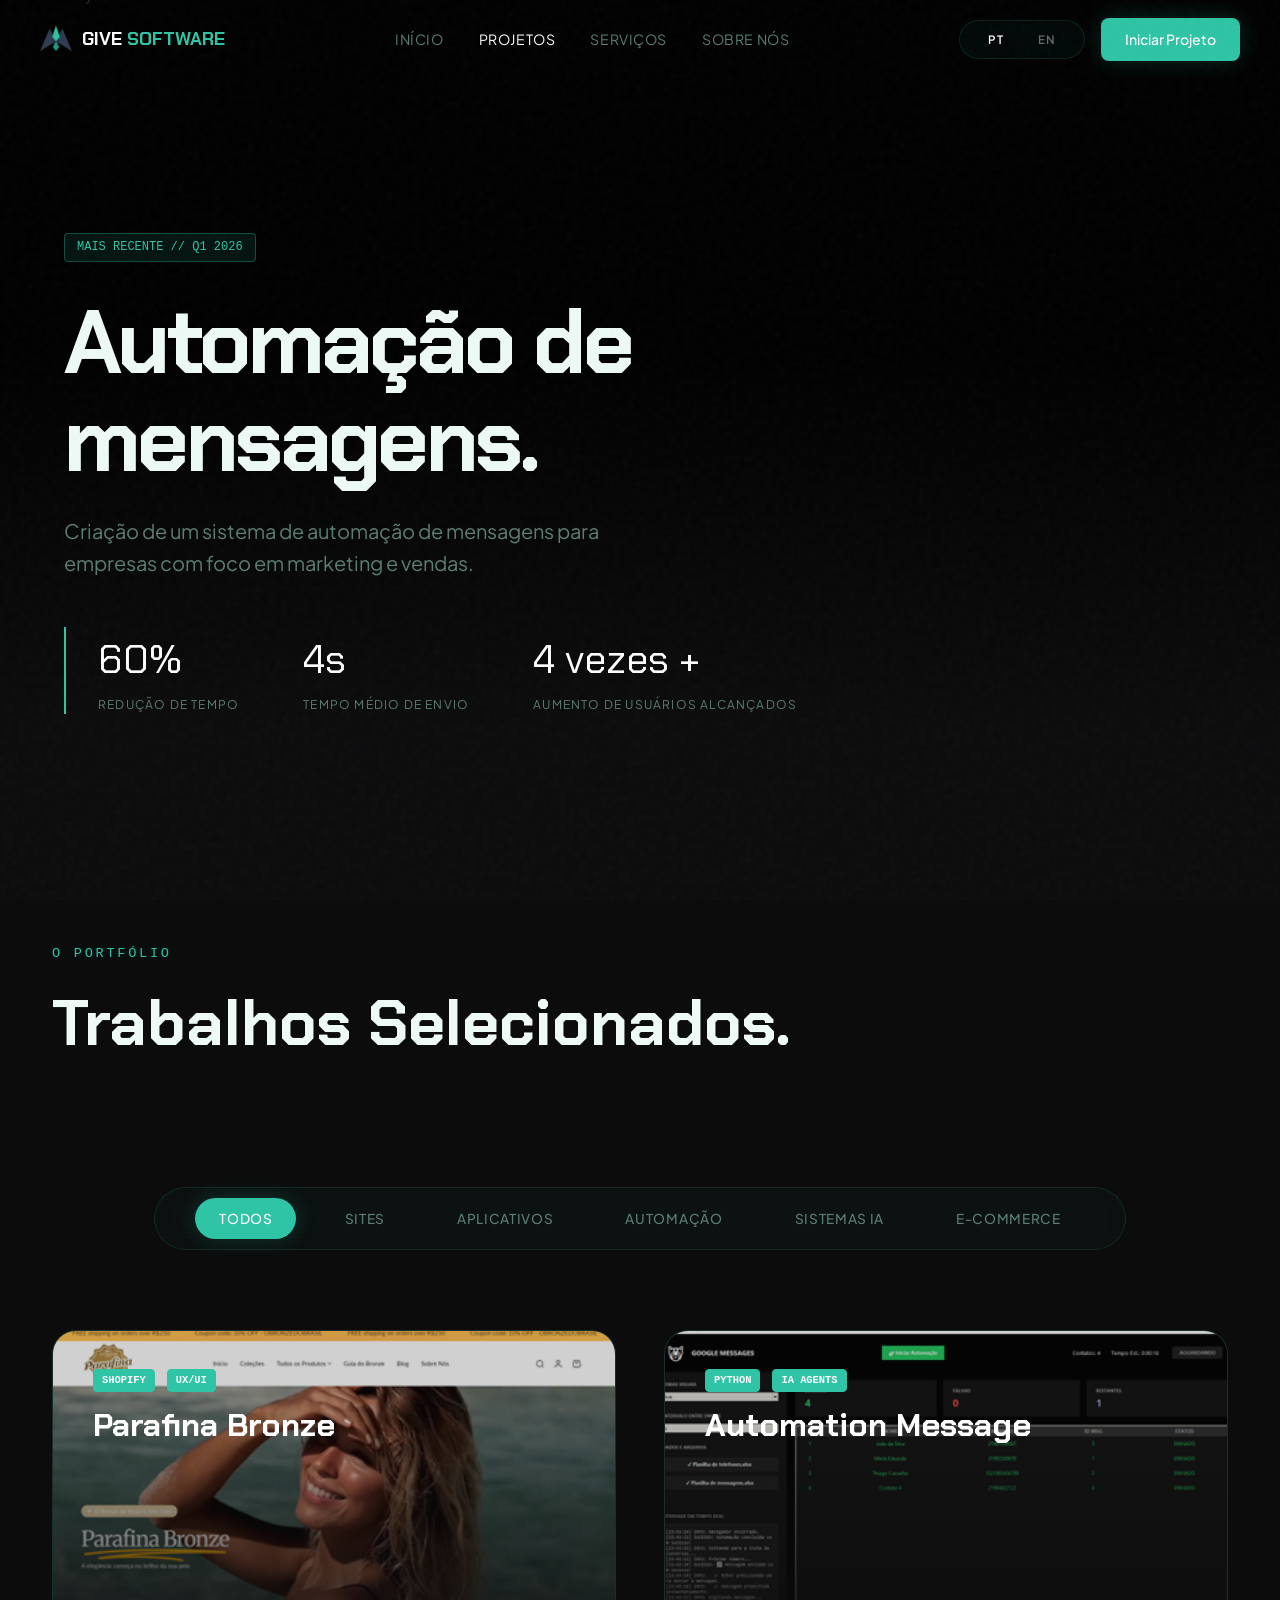
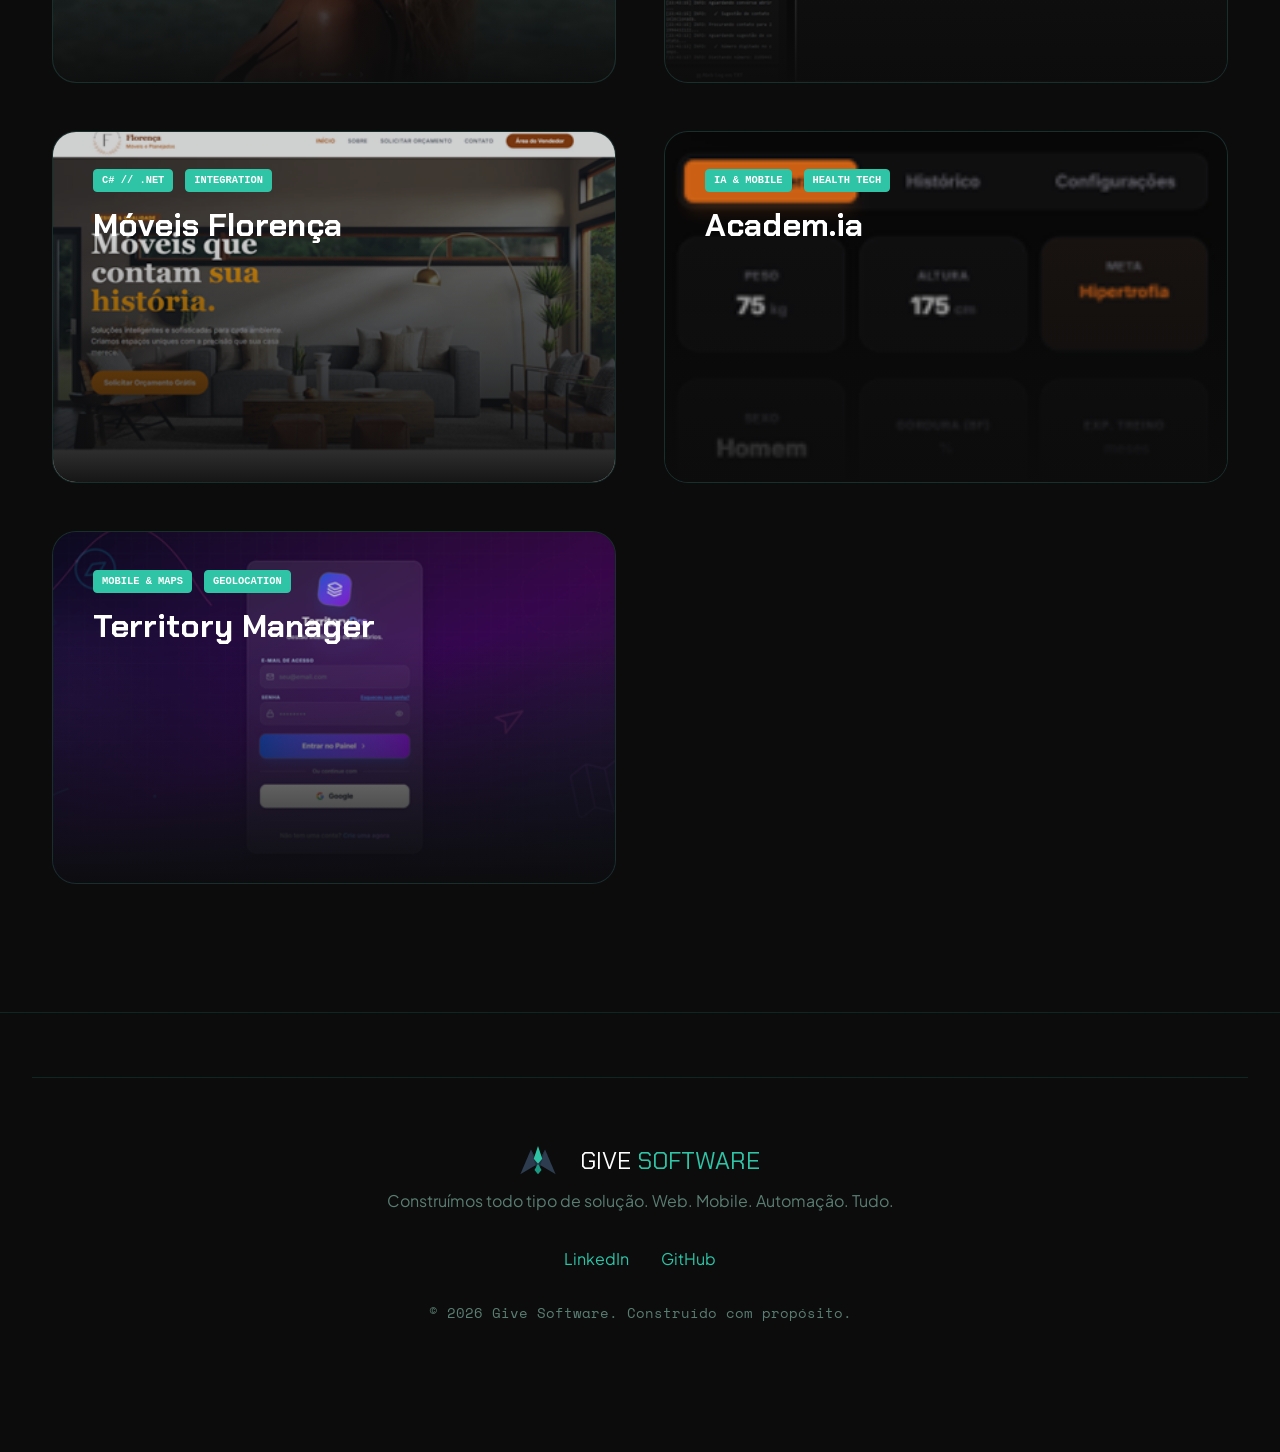
==== commit 4158509d: "feat: update typography, expand localization strings for services and projects, and add new modular " ====
--- a/projetos.html
+++ b/projetos.html
@@ -1,608 +1,227 @@
 <!DOCTYPE html>
 <html lang="pt-BR">
+
 <head>
   <meta charset="UTF-8">
   <meta name="viewport" content="width=device-width, initial-scale=1.0">
   <title>Projetos | Give Software</title>
-  
+
   <link rel="preconnect" href="https://fonts.googleapis.com">
   <link rel="preconnect" href="https://fonts.gstatic.com" crossorigin>
-  <link href="https://fonts.googleapis.com/css2?family=DM+Sans:wght@400;500&family=Syne:wght@700;800&display=swap" rel="stylesheet">
+  <link href="https://fonts.googleapis.com/css2?family=Chakra+Petch:wght@600;700;800&family=Plus+Jakarta+Sans:wght@400;500;700&family=Space+Mono:wght@400;700&display=swap"
+    rel="stylesheet">
+  <script src="shared-components.js"></script>
   <script src="lang.js"></script>
-  <style>
-    /* ── LANG TOGGLE ── */
-    .lang-toggle {
-      display: flex; align-items: center; gap: 6px;
-      font-family: monospace; font-size: 0.75rem; color: var(--text-muted);
-      border: 1px solid var(--border); border-radius: 100px;
-      padding: 6px 14px; transition: all 0.3s;
-      cursor: pointer; letter-spacing: 0.08em;
-    }
-    .lang-toggle:hover { border-color: var(--accent); color: #fff; }
-    .lang-toggle .lt-dot { width: 6px; height: 6px; border-radius: 50%; background: var(--accent); }
-    .lt-sep { opacity: 0.3; }
-    .nav-right { display: flex; align-items: center; gap: 1rem; }
-    :root {
-      --bg: #0c0c0d;
-      --bg-2: #141416;
-      --bg-card: #161618;
-      --accent: #2ec4a5;
-      --accent-glow: rgba(46,196,165,0.22);
-      --accent-dim: rgba(46,196,165,0.08);
-      --text: #edfaf6;
-      --text-muted: #5a7d72;
-      --border: rgba(46,196,165,0.14);
-      --border-accent: rgba(46,196,165,0.32);
-      --radius: 16px;
-      --font-display: 'Syne', sans-serif;
-      --font-body: 'DM Sans', sans-serif;
-    }
-
-    * { box-sizing: border-box; margin: 0; padding: 0; cursor: none; }
-
-    body {
-      background-color: var(--bg);
-      color: var(--text);
-      font-family: var(--font-body);
-      overflow-x: hidden;
-      line-height: 1.6;
-    }
-
-    /* Grain Overlay */
-    body::after {
-      content: ""; position: fixed;
-      top: 0; left: 0; width: 100vw; height: 100vh;
-      pointer-events: none; z-index: 9999;
-      background-image: url("data:image/svg+xml,%3Csvg viewBox='0 0 200 200' xmlns='http://www.w3.org/2000/svg'%3E%3Cfilter id='noiseFilter'%3E%3CfeTurbulence type='fractalNoise' baseFrequency='0.65' numOctaves='3' stitchTiles='stitch'/%3E%3C/filter%3E%3Crect width='100%25' height='100%25' filter='url(%23noiseFilter)'/%3E%3C/svg%3E");
-      opacity: 0.03;
-    }
-
-    a { color: inherit; text-decoration: none; }
-    h1, h2, h3, h4 { font-family: var(--font-display); line-height: 1.1; margin-bottom: 1rem; }
-
-    /* Custom Cursor */
-    #cursor-dot {
-      position: fixed; width: 8px; height: 8px; border-radius: 50%;
-      background: var(--accent); pointer-events: none; z-index: 99999;
-      transform: translate(-50%,-50%); mix-blend-mode: difference;
-      transition: transform .1s ease, opacity .2s;
-    }
-    #cursor-ring {
-      position: fixed; width: 28px; height: 28px; border-radius: 50%;
-      border: 1px solid rgba(46,196,165,.5); pointer-events: none; z-index: 99998;
-      transform: translate(-50%,-50%); transition: all .18s cubic-bezier(.16,1,.3,1);
-    }
-    a:hover ~ #cursor-ring, button:hover ~ #cursor-ring, .interactive:hover ~ #cursor-ring { transform: translate(-50%,-50%) scale(1.8); }
-
-    /* Nav Scrollspy */
-    nav { 
-      position: fixed; top: 0; left: 0; right: 0; z-index: 1000; padding: 1.1rem 2.5rem;
-      display: flex; align-items: center; justify-content: space-between;
-      backdrop-filter: blur(18px); -webkit-backdrop-filter: blur(18px);
-      background: rgba(6,14,12,0); border-bottom: 1px solid transparent;
-      transition: all .4s;
-    }
-    nav.scrolled { background: rgba(6,14,12,0.9); border-bottom-color: var(--border); }
-    .nav-logo { font-family: var(--font-display); font-size: 1.15rem; font-weight: 800; color: #fff; display: flex; align-items: center; gap: 10px; }
-    .nav-links { display: flex; gap: 2.2rem; list-style: none; }
-    .nav-links a { font-size: .88rem; color: var(--text-muted); letter-spacing: .04em; text-transform: uppercase; text-decoration: none; transition: color .2s; }
-    .nav-links a:hover, .nav-links a.active { color: #fff; }
-    .nav-cta { font-family: var(--font-body); font-size: .88rem; font-weight: 500; padding: .65rem 1.5rem; background: var(--accent); color: #fff; border: none; border-radius: 8px; cursor: none; box-shadow: 0 0 22px var(--accent-glow); transition: all .3s; }
-    .nav-cta:hover { box-shadow: 0 0 38px rgba(46,196,165,.5); transform: translateY(-1px); }
-    
-    .logo-poly { transform-origin: 50px 42px; }
-    .logo-poly-1 { animation: assembleL 0.7s .1s cubic-bezier(.16,1,.3,1) both; }
-    .logo-poly-2 { animation: assembleR 0.7s .2s cubic-bezier(.16,1,.3,1) both; }
-    .logo-poly-center { animation: assembleC 0.8s .3s cubic-bezier(.16,1,.3,1) both; }
-    @keyframes assembleL { from { opacity:0; transform: translateX(-20px) scale(.7); } to { opacity:1; transform: none; } }
-    @keyframes assembleR { from { opacity:0; transform: translateX(20px) scale(.7); } to { opacity:1; transform: none; } }
-    @keyframes assembleC { from { opacity:0; transform: translateY(-20px) scale(.7); } to { opacity:1; transform: none; } }
-
-    /* Global Utils */
-    .reveal { opacity: 0; transform: translateY(40px); transition: all 0.7s cubic-bezier(0.16, 1, 0.3, 1); }
-    .reveal.active { opacity: 1; transform: translateY(0); }
-    .section { padding: 8rem 2rem; max-width: 1240px; margin: 0 auto; position: relative; }
-    .section-header { text-align: left; margin-bottom: 4rem; }
-    .section-title { font-size: clamp(2.5rem, 5vw, 4rem); }
-    .pre-title { font-family: monospace; font-size: 0.85rem; letter-spacing: 0.2em; color: var(--accent); text-transform: uppercase; margin-bottom: 1.5rem; display: inline-block; text-shadow: 0 0 10px var(--accent-glow); }
-    .glow-text { background: linear-gradient(100deg, #fff 10%, #2ec4a5 60%, #3ddbb8 100%); -webkit-background-clip: text; background-clip: text; -webkit-text-fill-color: transparent; display: inline-block; }
-
-    /* ── PROJECT HERO (SPOTLIGHT) ── */
-    .p-hero {
-      position: relative; height: 90vh; display: flex; align-items: flex-end; padding: 6rem 4rem; overflow: hidden;
-      background: #000;
-    }
-    .p-hero-bg {
-      position: absolute; inset: 0; z-index: 1;
-      opacity: 0.4; pointer-events: none; transform: scale(1.05); transition: transform 0.6s cubic-bezier(0.16,1,0.3,1);
-    }
-    .p-hero:hover .p-hero-bg { transform: scale(1); }
-    .p-hero-bg img { width: 100%; height: 100%; object-fit: cover; filter: brightness(0.8) contrast(1.2); }
-    .p-hero-overlay { position: absolute; inset: 0; background: linear-gradient(to top, var(--bg) 10%, transparent 60%); z-index: 2; }
-    
-    .p-hero-content { position: relative; z-index: 3; max-width: 800px; }
-    .p-hero-tag { display: inline-flex; align-items: center; gap: 8px; font-family: monospace; font-size: 0.75rem; color: var(--accent); border: 1px solid var(--border-accent); padding: 4px 12px; border-radius: 4px; background: rgba(46,196,165,0.1); margin-bottom: 2rem; }
-    .p-hero-title { font-size: clamp(3rem, 7vw, 6rem); letter-spacing: -0.04em; margin-bottom: 1.5rem; }
-    .p-hero-desc { font-size: 1.25rem; color: var(--text-muted); margin-bottom: 2.5rem; max-width: 600px; }
-    
-    .p-hero-metrics { display: flex; gap: 4rem; margin-top: 3rem; border-left: 2px solid var(--accent); padding-left: 2rem; }
-    .p-metric { display: flex; flex-direction: column; gap: 4px; }
-    .p-metric-val { font-family: var(--font-display); font-size: 2.5rem; color: #fff; }
-    .p-metric-lbl { font-size: 0.75rem; color: var(--text-muted); text-transform: uppercase; letter-spacing: 0.1em; }
-
-    /* ── NEURAL HUB FILTERS ── */
-    .filter-section { padding: 4rem 2rem 0; text-align: center; }
-    .filter-hub {
-        display: inline-flex; position: relative; gap: 1.5rem; padding: 10px 40px; background: rgba(46,196,165,0.03); border: 1px solid var(--border); border-radius: 100px; backdrop-filter: blur(10px);
-    }
-    .filter-btn {
-        position: relative; z-index: 2; padding: 12px 24px; font-family: var(--font-body); font-size: 0.85rem; font-weight: 500; color: var(--text-muted); background: transparent; border: none; transition: all 0.4s; text-transform: uppercase; letter-spacing: 0.05em;
-    }
-    .filter-btn.active { color: #fff; }
-    .filter-btn:hover { color: #fff; }
-    .filter-active-bg {
-        position: absolute; background: var(--accent); border-radius: 100px; z-index: 1; transition: all 0.5s cubic-bezier(0.16, 1, 0.3, 1); box-shadow: 0 0 20px var(--accent-glow);
-    }
-
-    /* ── PROJECT GRID (KINETIC) ── */
-    .p-grid { display: grid; grid-template-columns: repeat(2, 1fr); gap: 3rem; margin-top: 5rem; }
-    .p-card {
-        position: relative; aspect-ratio: 16/10; border-radius: 24px; overflow: hidden; background: var(--bg-card); border: 1px solid var(--border); transition: all 0.6s cubic-bezier(0.16, 1, 0.3, 1);
-    }
-    .p-card-media { position: absolute; inset: 0; z-index: 1; overflow: hidden; }
-    .p-card-media img { width: 100%; height: 100%; object-fit: cover; opacity: 0.8; transition: all 0.8s; scale: 1.05; }
-    .p-card:hover .p-card-media img { opacity: 1; scale: 1; transform: translateY(-10px); }
-    
-    .p-card-overlay { position: absolute; inset: 0; z-index: 2; background: linear-gradient(to top, rgba(12,12,13,0.95), transparent 70%); }
-    
-    .p-card-info { position: absolute; bottom: 0; left: 0; width: 100%; padding: 2.5rem; z-index: 3; transition: transform 0.4s; }
-    .p-card:hover .p-card-info { transform: translateY(-20px); }
-    
-    .p-card-meta { display: flex; gap: 12px; margin-bottom: 1rem; }
-    .p-card-tag { font-family: monospace; font-size: 0.65rem; color: var(--accent); background: var(--accent-dim); border: 1px solid rgba(46,196,165,0.1); padding: 2px 8px; border-radius: 4px; }
-    
-    .p-card-title { font-size: 2rem; color: #fff; margin-bottom: 0.5rem; }
-    .p-card-excerpt { font-size: 0.9rem; color: var(--text-muted); opacity: 0; transform: translateY(10px); transition: all 0.4s 0.1s; max-width: 80%; }
-    .p-card:hover .p-card-excerpt { opacity: 1; transform: translateY(0); }
-    
-    /* Hover Holographic Reveal */
-    .p-card-holo {
-        position: absolute; inset: 0; z-index: 4; display: flex; flex-direction: column; justify-content: flex-end; padding: 2.5rem; opacity: 0; pointer-events: none; transition: all 0.4s; background: rgba(6,14,12,0.85); backdrop-filter: blur(8px);
-    }
-    .p-card:hover .p-card-holo { opacity: 0; } /* We will use a more sophisticated reveal */
-    
-    /* Reveal logic: Show testimonial on a specific sub-state or just on bottom deep-hover */
-    .p-card-testimonial {
-        margin-top: 1.5rem; padding-top: 1.5rem; border-top: 1px solid var(--border); opacity: 0; transform: translateY(20px); transition: all 0.4s 0.2s;
-    }
-    .p-card:hover .p-card-testimonial { opacity: 1; transform: translateY(0); }
-    .p-quote { font-style: italic; font-size: 0.85rem; color: #fff; margin-bottom: 1rem; position: relative; }
-    .p-quote::before { content: '“'; position: absolute; left: -15px; top: -5px; font-size: 2rem; color: var(--accent); opacity: 0.4; }
-    .p-author { display: flex; align-items: center; gap: 10px; }
-    .p-author-img { width: 32px; height: 32px; border-radius: 50%; border: 1px solid var(--accent); }
-    .p-author-info { font-size: 0.7rem; }
-    .p-author-name { color: #fff; font-weight: 600; }
-    .p-author-role { color: var(--text-muted); }
-
-    /* Case Study Drawer */
-    #project-portal {
-        position: fixed; top: 0; right: -100%; width: 50%; height: 100vh; background: var(--bg-2); z-index: 2000; border-left: 1px solid var(--border); transition: all 0.7s cubic-bezier(0.16, 1, 0.3, 1); padding: 5rem 3rem; overflow-y: auto;
-    }
-    #project-portal.active { right: 0; box-shadow: -50px 0 100px rgba(0,0,0,0.8); }
-    .portal-close { position: absolute; top: 40px; right: 40px; width: 40px; height: 40px; border: 1px solid var(--border); border-radius: 50%; display: flex; align-items: center; justify-content: center; transform: rotate(45deg); font-size: 1.5rem; transition: all 0.3s; }
-    .portal-close:hover { border-color: var(--accent); color: var(--accent); transform: rotate(135deg); scale: 1.1; }
-
-    /* Responsive */
-    @media (max-width: 1000px) {
-        .p-grid { grid-template-columns: 1fr; }
-        .filter-section { padding: 4rem 0 0; }
-        .filter-hub { 
-            display: flex; flex-wrap: nowrap; overflow-x: auto; 
-            padding: 8px 10px; border-radius: 30px; width: 100%; 
-            scrollbar-width: none; -ms-overflow-style: none;
-            justify-content: flex-start;
-        }
-        .filter-hub::-webkit-scrollbar { display: none; }
-        .filter-btn { white-space: nowrap; padding: 10px 20px; font-size: 0.75rem; }
-        .p-hero-metrics { flex-direction: column; gap: 2rem; }
-        #project-portal { width: 100%; padding: 5rem 1.5rem; }
-    }
-
-    /* ── MOBILE MENU & RESPONSIVENESS ── */
-    .mobile-menu-btn {
-      display: none; flex-direction: column; gap: 5px; cursor: pointer; z-index: 10001;
-    }
-    .mobile-menu-btn span { width: 25px; height: 2px; background: #fff; transition: 0.3s; }
-    
-    .mobile-menu-overlay {
-      position: fixed; inset: 0; background: rgba(6,14,12,0.98); backdrop-filter: blur(20px);
-      z-index: 100000; display: flex; flex-direction: column; align-items: center; justify-content: center;
-      transform: translateY(-100%); transition: transform 0.5s cubic-bezier(0.16, 1, 0.3, 1);
-    }
-    .mobile-menu-overlay.active { transform: translateY(0); }
-    .mobile-menu-close { position: absolute; top: 30px; right: 30px; font-size: 3rem; color: #fff; cursor: pointer; line-height: 1; }
-    .mobile-nav-links { list-style: none; text-align: center; display: flex; flex-direction: column; gap: 2rem; padding: 0; }
-    .mobile-nav-links a { font-family: var(--font-display); font-size: 2rem; color: var(--text-muted); text-decoration: none; transition: 0.3s; }
-    .mobile-nav-links a.active, .mobile-nav-links a:hover { color: #fff; text-shadow: 0 0 15px var(--accent-glow); }
-
-    @media (max-width: 900px) {
-      .nav-links, .nav-cta { display: none; }
-      nav { padding: 1rem 1.5rem; }
-      
-      .p-hero { padding: 6rem 1.5rem; height: auto; min-height: 80vh; }
-      .p-hero-title { font-size: clamp(2.5rem, 10vw, 4rem); }
-      .p-card-info { padding: 1.5rem; }
-      .p-card-title { font-size: 1.5rem; }
-      .p-hero-metrics { border-left: none; padding-left: 0; border-top: 2px solid var(--accent); padding-top: 2rem; flex-direction: column; gap: 1.5rem; }
-      .section { padding: 4rem 1.5rem; }
-    }
-
-    /* Footer same as others */
-    footer { border-top: 1px solid var(--border); padding: 4rem 2rem; text-align: center; color: var(--text-muted); }
-    .footer-wordmark { position: relative; display: inline-block; overflow: hidden; font-family: var(--font-display); font-size: 1.5rem; color: #fff; margin-bottom: 0; margin-left:12px;}
-    .footer-wordmark::after { content: ''; position: absolute; top: 0; left: -100%; width: 60%; height: 100%; background: linear-gradient(90deg, transparent, rgba(255,255,255,.25), transparent); transition: left 0.5s ease; }
-    .footer-wordmark:hover::after { left: 150%; }
-
-    /* ── #19 FULL-PAGE SCROLL PROGRESS ──────────────── */
-    #page-progress {
-      position: fixed; top: 0; left: 0; height: 2px;
-      background: linear-gradient(90deg, var(--accent), #3ddbb8);
-      width: 0%; z-index: 10000; pointer-events: none;
-      box-shadow: 0 0 8px var(--accent-glow);
-      transition: width .05s linear;
-    }
-    /* ── START PROJECT MODAL ── */
-    #sp-modal {
-      position: fixed; inset: 0; z-index: 99999;
-      background: rgba(8, 10, 12, 0); overflow: hidden;
-      display: none; align-items: center; justify-content: center;
-      transition: background 0.7s cubic-bezier(0.8, 0, 0.2, 1);
-    }
-    #sp-modal.active { display: flex; }
-    #sp-modal.anim-bg { background: rgba(8, 10, 12, 0.96); backdrop-filter: blur(25px); -webkit-backdrop-filter: blur(25px); }
-    
-    .sp-clip-layer {
-      position: absolute; width: 100vw; height: 100vh;
-      background: radial-gradient(circle at center, #101418 0%, #06080a 100%);
-      clip-path: circle(0% at var(--cx, 50%) var(--cy, 50%));
-      transition: clip-path 0.9s cubic-bezier(0.8, 0, 0.2, 1);
-      z-index: 1; display: flex; align-items: center; justify-content: center;
-    }
-    #sp-modal.anim-bg .sp-clip-layer { clip-path: circle(150% at var(--cx, 50%) var(--cy, 50%)); }
-    
-    .sp-bg-grid {
-      position: absolute; inset: 0; opacity: 0.15;
-      background-size: 60px 60px;
-      background-image: linear-gradient(to right, rgba(46,196,165,.2) 1px, transparent 1px), linear-gradient(to bottom, rgba(46,196,165,.2) 1px, transparent 1px);
-      z-index: 0;
-      animation: gridFloat 30s linear infinite;
-    }
-    @keyframes gridFloat { from { background-position: 0 0; } to { background-position: -60px 60px; } }
-    
-    .sp-close {
-      position: fixed; top: 40px; right: 40px; color: var(--text-muted);
-      font-family: monospace; font-size: 0.8rem; cursor: pointer; z-index: 10;
-      padding: 10px; border: 1px solid transparent; transition: all 0.3s;
-    }
-    .sp-close:hover { color: #fff; border-color: var(--border-accent); }
-    
-    .sp-progress {
-      position: fixed; top: 0; left: 0; height: 3px; background: var(--accent);
-      z-index: 10; width: 0%; transition: width 0.6s cubic-bezier(0.16, 1, 0.3, 1);
-      box-shadow: 0 0 15px var(--accent-glow);
-    }
-    
-    .sp-content {
-      position: relative; z-index: 10; width: 100%; max-width: 900px;
-      padding: 2rem; color: #fff; text-align: left;
-    }
-    
-    .sp-step { display: none; opacity: 0; transform: translateY(20px); transition: all 0.5s cubic-bezier(0.16, 1, 0.3, 1); }
-    .sp-step.active { display: block; }
-    .sp-step.fade-in { opacity: 1; transform: translateY(0); }
-    
-    .sp-label { font-family: monospace; font-size: 0.8rem; color: var(--accent); margin-bottom: 2rem; letter-spacing: 0.15em; text-transform: uppercase; }
-    .sp-h2 { font-size: clamp(2rem, 5vw, 4rem); font-family: var(--font-display); line-height: 1.1; margin-bottom: 3rem; }
-    
-    .sp-input-wrap { position: relative; margin-bottom: 2rem; }
-    .sp-input { 
-      width: 100%; background: transparent; border: none; font-size: clamp(1.5rem, 3vw, 2.5rem);
-      color: #fff; font-family: var(--font-body); padding: 10px 0; outline: none;
-    }
-    .sp-input::placeholder { color: rgba(255,255,255,0.15); }
-    .sp-line { position: absolute; bottom: 0; left: 0; width: 100%; height: 2px; background: rgba(255,255,255,0.1); }
-    .sp-line::after { content: ''; position: absolute; bottom: 0; left: 0; height: 2px; background: var(--accent); width: 0%; transition: width 0.4s; box-shadow: 0 0 10px var(--accent); }
-    .sp-input:focus ~ .sp-line::after { width: 100%; }
-    
-    .sp-hint { font-family: monospace; font-size: 0.8rem; color: var(--text-muted); opacity: 0.6; }
-    .sp-hint strong { color: var(--accent); }
-    
-    .sp-cards { display: grid; grid-template-columns: repeat(2, 1fr); gap: 1.5rem; }
-    .sp-select-card {
-      padding: 2rem; border: 1px solid rgba(255,255,255,0.05); background: rgba(255,255,255,0.02);
-      border-radius: 12px; font-family: var(--font-display); font-size: 1.2rem; cursor: pointer;
-      transition: all 0.3s; position: relative; overflow: hidden;
-    }
-    .sp-select-card:hover { background: rgba(46,196,165,0.05); border-color: var(--accent); transform: translateY(-3px); box-shadow: 0 10px 30px rgba(0,0,0,0.5), inset 0 0 20px rgba(46,196,165,0.1); }
-    
-    .sp-btn-submit {
-      padding: 1.2rem 3rem; font-family: monospace; font-size: 1rem; color: #000; background: var(--accent);
-      border: none; border-radius: 8px; cursor: pointer; transition: all 0.3s;
-      box-shadow: 0 0 30px rgba(46,196,165,0.4); text-transform: uppercase; letter-spacing: 0.1em;
-    }
-    .sp-btn-submit:hover { transform: scale(1.05); box-shadow: 0 0 50px rgba(46,196,165,0.8); }
-
-    .sp-input-next {
-      position: absolute; right: 0; top: 50%; transform: translateY(-50%);
-      background: var(--accent); border: none; border-radius: 50%;
-      width: 44px; height: 44px; color: #000; font-size: 1.2rem;
-      cursor: pointer; opacity: 0; pointer-events: none; transition: all 0.3s;
-      box-shadow: 0 0 15px var(--accent-glow); z-index: 10;
-    }
-    .sp-input:not(:placeholder-shown) ~ .sp-input-next { opacity: 1; pointer-events: auto; right: 10px; }
-
-    @media (max-width: 600px) {
-      .sp-cards { grid-template-columns: 1fr; gap: 1rem; }
-      .sp-select-card { padding: 1.5rem; font-size: 1.1rem; }
-      .sp-h2 { font-size: 2.2rem; margin-bottom: 2rem; }
-      .sp-content { padding: 1.5rem; }
-      .sp-close { top: 20px; right: 20px; }
-      /* Projects analytical table responsive fix */
-      .proj-comparison-grid { grid-template-columns: 1fr !important; }
-      .proj-comparison-grid > div:nth-child(3n+1) { background: var(--accent-dim) !important; color: var(--accent) !important; font-weight: 800; border-top: 1px solid var(--border); }
-    }
-    
-    /* Launch Sequence */
-    #sp-success { text-align: center; }
-    .sp-launch-dot {
-      width: 12px; height: 12px; border-radius: 50%; background: #fff; margin: 0 auto 2rem;
-      box-shadow: 0 0 40px 20px rgba(46,196,165,0.8); opacity: 0;
-    }
-    .sp-msg { font-family: monospace; font-size: 1.2rem; color: var(--accent); letter-spacing: 0.1em; opacity: 0; }
-  </style>
-</head><body>
-<!-- Full page progress -->
-<div id="page-progress"></div>
-
-<div id="cursor-dot"></div>
-<div id="cursor-ring"></div>
-
-<!-- NAV -->
-<nav id="main-nav">
-  <a class="nav-logo" href="index.html">
-    <svg width="32" height="28" viewBox="0 0 100 85" fill="none" xmlns="http://www.w3.org/2000/svg">
-      <polygon class="logo-poly logo-poly-1" points="0,80 30,10 50,50" fill="#2d3d4f"/>
-      <polygon class="logo-poly logo-poly-2" points="100,80 70,10 50,50" fill="#2d3d4f"/>
-      <polygon class="logo-poly logo-poly-1" points="30,10 50,50 50,80" fill="#233040"/>
-      <polygon class="logo-poly logo-poly-2" points="70,10 50,50 50,80" fill="#233040"/>
-      <polygon class="logo-poly logo-poly-center" points="50,0 62,36 50,50 38,36" fill="#2ec4a5"/>
-      <polygon class="logo-poly logo-poly-center" points="50,50 60,68 50,80 40,68" fill="#1a9982"/>
-    </svg>
-    <span>GIVE <span style="color:var(--accent)">SOFTWARE</span></span>
-  </a>
-  <ul class="nav-links">
-    <li><a href="index.html" data-i18n="nav.home">Início</a></li>
-    <li><a href="projetos.html" class="active" data-i18n="nav.projects">Projetos</a></li>
-    <li><a href="servicos.html" data-i18n="nav.services">Serviços</a></li>
-    <li><a href="sobre.html" data-i18n="nav.about">Sobre nós</a></li>
-  </ul>
-  <div class="nav-right">
-    <button class="lang-toggle" id="lang-toggle" data-lang="pt" onclick="toggleLang()">
-      <span class="lt-dot"></span>
-      <span class="lt-pt">PT</span>
-      <span class="lt-sep">|</span>
-      <span class="lt-en">EN</span>
-    </button>
-    <a class="nav-cta" href="sobre.html#cta" data-i18n="nav.cta" data-modal="start-project">Iniciar Projeto</a>
-    <div class="mobile-menu-btn" id="mobile-btn">
-      <span></span><span></span><span></span>
+  <link rel="stylesheet" href="styles/projetos.css">
+</head>
+
+<body>
+<header id="shared-header" data-active="projects"></header>
+
+
+  <!-- Spotlight Hero -->
+  <section class="p-hero">
+    <div class="p-hero-bg">
+      <img src="https://images.unsplash.com/photo-1460925895917-afdab827c52f?auto=format&fit=crop&q=80&w=2000"
+        alt="Featured Project">
+    </div>
+    <div class="p-hero-overlay"></div>
+
+    <div class="p-hero-content reveal">
+      <div class="p-hero-tag" data-i18n="proj.hero.tag">MAIS RECENTE // Q1 2026</div>
+      <h1 class="p-hero-title" data-i18n="proj.hero.title">Automação de mensagens.</h1>
+      <p class="p-hero-desc" data-i18n="proj.hero.desc">Criação de um sistema de automação de mensagens para empresas
+        com foco em marketing e vendas.</p>
+
+      <div class="p-hero-metrics">
+        <div class="p-metric">
+          <span class="p-metric-val">60%</span>
+          <span class="p-metric-lbl" data-i18n="proj.m1.lbl">Redução de tempo</span>
+        </div>
+        <div class="p-metric">
+          <span class="p-metric-val">4s</span>
+          <span class="p-metric-lbl" data-i18n="proj.m2.lbl">Tempo Médio de Envio</span>
+        </div>
+        <div class="p-metric">
+          <span class="p-metric-val">4 vezes +</span>
+          <span class="p-metric-lbl" data-i18n="proj.m3.lbl">Aumento de usuários alcançados</span>
+        </div>
+      </div>
+    </div>
+  </section>
+
+  <!-- Projects Hub -->
+  <section class="section" id="projects">
+    <div class="section-header reveal">
+      <div class="pre-title" data-i18n="proj.port.pre">O Portfólio</div>
+      <h2 class="section-title" data-i18n="proj.port.title">Trabalhos<br>Selecionados.</h2>
+    </div>
+
+    <!-- Filter Hub -->
+    <div class="filter-section reveal">
+      <div class="filter-hub" id="filter-hub">
+        <div class="filter-active-bg" id="filter-bg"></div>
+        <button class="filter-btn active" data-filter="all" data-i18n="proj.filter.all">Todos</button>
+        <button class="filter-btn" data-filter="sites" data-i18n="proj.filter.sites">Sites</button>
+        <button class="filter-btn" data-filter="apps" data-i18n="proj.filter.apps">Aplicativos</button>
+        <button class="filter-btn" data-filter="auto" data-i18n="proj.filter.auto">Automação</button>
+        <button class="filter-btn" data-filter="ai" data-i18n="proj.filter.ai">Sistemas IA</button>
+        <button class="filter-btn" data-filter="ecommerce" data-i18n="proj.filter.ecommerce">Ecommerce</button>
+      </div>
+    </div>
+
+    <!-- Kinetic Grid -->
+    <div class="p-grid" id="project-grid">
+
+      <!-- Project 4 (Parafina Bronze) -->
+      <div class="p-card reveal delay-2 interactive" data-category="ecommerce">
+        <div class="p-card-media">
+          <img src="assets/projects/parafina.png" alt="Parafina Bronze">
+        </div>
+        <div class="p-card-overlay"></div>
+        <div class="p-card-info">
+          <div class="p-card-meta">
+            <span class="p-card-tag">SHOPIFY</span>
+            <span class="p-card-tag">UX/UI</span>
+          </div>
+          <h3 class="p-card-title" data-i18n="proj.card1.title">Parafina Bronze</h3>
+          <p class="p-card-excerpt" data-i18n="proj.card1.excerpt">Transformação completa de e-commerce: do amador ao luxo com foco em conversão e SEO.
+          </p>
+          <div class="p-card-testimonial">
+            <p class="p-quote" data-i18n="proj.card1.quote">O salto de visibilidade no Google e a nova experiência de compra mudaram nosso patamar de
+              faturamento.</p>
+            <div class="p-author">
+              <img src="https://i.pravatar.cc/100?u=5" alt="Author" class="p-author-img">
+              <div class="p-author-info">
+                <div class="p-author-name" data-i18n="proj.card1.author">Equipe Parafina</div>
+                <div class="p-author-role" data-i18n="proj.card1.role">Fundadora</div>
+              </div>
+            </div>
+          </div>
+        </div>
+      </div>
+
+      <!-- Project 5 (Automation Message) -->
+      <div class="p-card reveal delay-1 interactive" data-category="auto">
+        <div class="p-card-media">
+          <img src="assets/projects/automation_msg.png" alt="Automation Message">
+        </div>
+        <div class="p-card-overlay"></div>
+        <div class="p-card-info">
+          <div class="p-card-meta">
+            <span class="p-card-tag">PYTHON</span>
+            <span class="p-card-tag">IA AGENTS</span>
+          </div>
+          <h3 class="p-card-title" data-i18n="proj.card2.title">Automation Message</h3>
+          <p class="p-card-excerpt" data-i18n="proj.card2.excerpt">Sistema inteligente de automação de mensagens com integração de LLMs para escala
+            massiva.</p>
+          <div class="p-card-testimonial">
+            <p class="p-quote" data-i18n="proj.card2.quote">Saímos de um processo 100% manual para uma escala de quase 3 mil mensagens por dia sem
+              intervenção humana.</p>
+            <div class="p-author">
+              <img src="https://i.pravatar.cc/100?u=6" alt="Author" class="p-author-img">
+              <div class="p-author-info">
+                <div class="p-author-name" data-i18n="proj.card2.author">Operações</div>
+                <div class="p-author-role" data-i18n="proj.card2.role">Gestor de Growth</div>
+              </div>
+            </div>
+          </div>
+        </div>
+      </div>
+
+      <!-- Project 6 (Móveis Florença) -->
+      <div class="p-card reveal delay-2 interactive" data-category="auto sites">
+        <div class="p-card-media">
+          <img src="assets/projects/MoveisFlorenca2.png" alt="Móveis Florença">
+        </div>
+        <div class="p-card-overlay"></div>
+        <div class="p-card-info">
+          <div class="p-card-meta">
+            <span class="p-card-tag">C# // .NET</span>
+            <span class="p-card-tag">INTEGRATION</span>
+          </div>
+          <h3 class="p-card-title" data-i18n="proj.card3.title">Móveis Florença</h3>
+          <p class="p-card-excerpt" data-i18n="proj.p5.exc">Digitalização completa do pilar de análise, reduzindo tempo
+            de preenchimento em 67%.</p>
+
+          <div class="p-card-testimonial">
+            <p class="p-quote" data-i18n="proj.card3.quote">O novo sistema eliminou o papel e trouxe uma agilidade absurda. Agora conseguimos fechar
+              3x mais vendas no mesmo tempo.</p>
+            <div class="p-author">
+              <img src="https://i.pravatar.cc/100?u=7" alt="Author" class="p-author-img">
+              <div class="p-author-info">
+                <div class="p-author-name" data-i18n="proj.card3.author">Time Florença</div>
+                <div class="p-author-role" data-i18n="proj.card3.role">Pilar de Análise</div>
+              </div>
+            </div>
+          </div>
+        </div>
+      </div>
+
+      <!-- Project 7 (Academ.ia) -->
+      <div class="p-card reveal delay-1 interactive" data-category="apps">
+        <div class="p-card-media">
+          <img src="assets/projects/AcademIA2.png" alt="Academ.ia">
+        </div>
+        <div class="p-card-overlay"></div>
+        <div class="p-card-info">
+          <div class="p-card-meta">
+            <span class="p-card-tag">IA & MOBILE</span>
+            <span class="p-card-tag">HEALTH TECH</span>
+          </div>
+          <h3 class="p-card-title" data-i18n="proj.card4.title">Academ.ia</h3>
+          <p class="p-card-excerpt" data-i18n="proj.card4.excerpt">Revolução fitness com treinos 100% personalizados por inteligência artificial e
+            análise de movimento em tempo real.</p>
+          <div class="p-card-testimonial">
+            <p class="p-quote" data-i18n="proj.card4.quote">O Academ.ia transformou a forma como nossos alunos treinam, garantindo resultados 3x mais
+              rápidos e seguros.</p>
+            <div class="p-author">
+              <img src="https://i.pravatar.cc/100?u=8" alt="Author" class="p-author-img">
+              <div class="p-author-info">
+                <div class="p-author-name" data-i18n="proj.card4.author">Time Academ.ia</div>
+                <div class="p-author-role" data-i18n="proj.card4.role">Fundadores</div>
+              </div>
+            </div>
+          </div>
+        </div>
+      </div>
+      <!-- Project 8 (Territory Manager) -->
+      <div class="p-card reveal delay-2 interactive" data-category="apps sites">
+        <div class="p-card-media">
+          <img src="assets/projects/territoryManager1.png" alt="Territory Manager">
+        </div>
+        <div class="p-card-overlay"></div>
+        <div class="p-card-info">
+          <div class="p-card-meta">
+            <span class="p-card-tag">MOBILE & MAPS</span>
+            <span class="p-card-tag">GEOLOCATION</span>
+          </div>
+          <h3 class="p-card-title" data-i18n="proj.card5.title">Territory Manager</h3>
+          <p class="p-card-excerpt" data-i18n="proj.card5.excerpt">Gestão inteligente de territórios com mapeamento em tempo real, controle de
+            cobertura e inteligência operacional.</p>
+          <div class="p-card-testimonial">
+            <p class="p-quote" data-i18n="proj.card5.quote">O Territory Manager transformou nossa organização. Ter a visão exata da cobertura em
+              tempo real mudou o jogo.</p>
+            <div class="p-author">
+              <img src="https://i.pravatar.cc/100?u=9" alt="Author" class="p-author-img">
+              <div class="p-author-info">
+                <div class="p-author-name" data-i18n="proj.card5.author">Equipe Admin</div>
+                <div class="p-author-role" data-i18n="proj.card5.role">Territory Pro</div>
+              </div>
+            </div>
+          </div>
+        </div>
+      </div>
+    </div>
+  </section>
+
+  <!-- Project Deep-Dive Portal -->
+  <div id="project-portal">
+    <button class="portal-close" id="portal-close">+</button>
+    <div id="portal-content">
+      <!-- Content will be injected via JS -->
     </div>
   </div>
-</nav>
-
-<!-- Mobile Menu Overlay -->
-<div class="mobile-menu-overlay" id="mobile-menu">
-  <div class="mobile-menu-close" id="mobile-close">&times;</div>
-  <ul class="mobile-nav-links">
-    <li><a href="index.html">Início</a></li>
-    <li><a href="projetos.html" class="active">Projetos</a></li>
-    <li><a href="servicos.html">Serviços</a></li>
-    <li><a href="sobre.html">Sobre nós</a></li>
-  </ul>
-  <a class="nav-cta" href="sobre.html#cta" style="margin-top:3rem;" data-i18n="nav.cta" data-modal="start-project">Iniciar Projeto</a>
-</div>
-
-<!-- Spotlight Hero -->
-<section class="p-hero">
-  <div class="p-hero-bg">
-    <img src="https://images.unsplash.com/photo-1460925895917-afdab827c52f?auto=format&fit=crop&q=80&w=2000" alt="Featured Project">
-  </div>
-  <div class="p-hero-overlay"></div>
-  
-  <div class="p-hero-content reveal">
-    <div class="p-hero-tag" data-i18n="proj.hero.tag">MAIS RECENTE // Q1 2026</div>
-    <h1 class="p-hero-title">Nova Core<br><span class="glow-text">Banking.</span></h1>
-    <p class="p-hero-desc" data-i18n="proj.hero.desc">Escalando uma plataforma bancária descentralizada para 2M de usuários com latência ultra-baixa e protocolos de segurança bancária.</p>
-    
-    <div class="p-hero-metrics">
-        <div class="p-metric">
-            <span class="p-metric-val">99.99%</span>
-            <span class="p-metric-lbl" data-i18n="proj.m1.lbl">Uptime Alcançado</span>
-        </div>
-        <div class="p-metric">
-            <span class="p-metric-val">2.5s</span>
-            <span class="p-metric-lbl" data-i18n="proj.m2.lbl">Tempo Médio de Resposta</span>
-        </div>
-        <div class="p-metric">
-            <span class="p-metric-val">+340%</span>
-            <span class="p-metric-lbl" data-i18n="proj.m3.lbl">Retenção de Usuários</span>
-        </div>
-    </div>
-  </div>
-</section>
-
-<!-- Projects Hub -->
-<section class="section" id="projects">
-    <div class="section-header reveal">
-        <div class="pre-title" data-i18n="proj.port.pre">O Portfólio</div>
-        <h2 class="section-title" data-i18n="proj.port.title">Trabalhos<br>Selecionados.</h2>
-    </div>
-
-    <!-- Filter Hub -->
-    <div class="filter-section reveal">
-        <div class="filter-hub" id="filter-hub">
-            <div class="filter-active-bg" id="filter-bg"></div>
-            <button class="filter-btn active" data-filter="all" data-i18n="proj.filter.all">Todos</button>
-            <button class="filter-btn" data-filter="sites" data-i18n="proj.filter.sites">Sites</button>
-            <button class="filter-btn" data-filter="apps" data-i18n="proj.filter.apps">Aplicativos</button>
-            <button class="filter-btn" data-filter="auto" data-i18n="proj.filter.auto">Automação</button>
-            <button class="filter-btn" data-filter="ai" data-i18n="proj.filter.ai">Sistemas IA</button>
-            <button class="filter-btn" data-filter="ecommerce" data-i18n="proj.filter.ecommerce">Ecommerce</button>
-        </div>
-    </div>
-
-    <!-- Kinetic Grid -->
-    <div class="p-grid" id="project-grid">
-
-        <!-- Project 4 (Parafina Bronze) -->
-        <div class="p-card reveal delay-2 interactive" data-category="ecommerce">
-            <div class="p-card-media">
-                <img src="assets/projects/parafina.png" alt="Parafina Bronze">
-            </div>
-            <div class="p-card-overlay"></div>
-            <div class="p-card-info">
-                <div class="p-card-meta">
-                    <span class="p-card-tag">SHOPIFY</span>
-                    <span class="p-card-tag">UX/UI</span>
-                </div>
-                <h3 class="p-card-title">Parafina Bronze</h3>
-                <p class="p-card-excerpt">Transformação completa de e-commerce: do amador ao luxo com foco em conversão e SEO.</p>
-                <div class="p-card-testimonial">
-                    <p class="p-quote">O salto de visibilidade no Google e a nova experiência de compra mudaram nosso patamar de faturamento.</p>
-                    <div class="p-author">
-                        <img src="https://i.pravatar.cc/100?u=5" alt="Author" class="p-author-img">
-                        <div class="p-author-info">
-                            <div class="p-author-name">Equipe Parafina</div>
-                            <div class="p-author-role">Fundadora</div>
-                        </div>
-                    </div>
-                </div>
-            </div>
-        </div>
-
-        <!-- Project 5 (Automation Message) -->
-        <div class="p-card reveal delay-1 interactive" data-category="auto">
-            <div class="p-card-media">
-                <img src="assets/projects/automation_msg.png" alt="Automation Message">
-            </div>
-            <div class="p-card-overlay"></div>
-            <div class="p-card-info">
-                <div class="p-card-meta">
-                    <span class="p-card-tag">PYTHON</span>
-                    <span class="p-card-tag">IA AGENTS</span>
-                </div>
-                <h3 class="p-card-title">Automation Message</h3>
-                <p class="p-card-excerpt">Sistema inteligente de automação de mensagens com integração de LLMs para escala massiva.</p>
-                <div class="p-card-testimonial">
-                    <p class="p-quote">Saímos de um processo 100% manual para uma escala de quase 3 mil mensagens por dia sem intervenção humana.</p>
-                    <div class="p-author">
-                        <img src="https://i.pravatar.cc/100?u=6" alt="Author" class="p-author-img">
-                        <div class="p-author-info">
-                            <div class="p-author-name">Operações</div>
-                            <div class="p-author-role">Gestor de Growth</div>
-                        </div>
-                    </div>
-                </div>
-            </div>
-        </div>
-
-        <!-- Project 6 (Móveis Florença) -->
-        <div class="p-card reveal delay-2 interactive" data-category="auto sites">
-            <div class="p-card-media">
-                <img src="assets/projects/MoveisFlorenca2.png" alt="Móveis Florença">
-            </div>
-            <div class="p-card-overlay"></div>
-            <div class="p-card-info">
-                <div class="p-card-meta">
-                    <span class="p-card-tag">C# // .NET</span>
-                    <span class="p-card-tag">INTEGRATION</span>
-                </div>
-                <h3 class="p-card-title">Móveis Florença</h3>
-                <p class="p-card-excerpt" data-i18n="proj.p5.exc">Digitalização completa do pilar de análise, reduzindo tempo de preenchimento em 67%.</p>
-                
-                <div class="p-card-testimonial">
-                    <p class="p-quote">O novo sistema eliminou o papel e trouxe uma agilidade absurda. Agora conseguimos fechar 3x mais vendas no mesmo tempo.</p>
-                    <div class="p-author">
-                        <img src="https://i.pravatar.cc/100?u=7" alt="Author" class="p-author-img">
-                        <div class="p-author-info">
-                            <div class="p-author-name">Time Florença</div>
-                            <div class="p-author-role">Pilar de Análise</div>
-                    </div>
-                </div>
-            </div>
-        </div>
-    </div>
-
-    <!-- Project 7 (Academ.ia) -->
-        <div class="p-card reveal delay-1 interactive" data-category="apps">
-            <div class="p-card-media">
-                <img src="assets/projects/AcademIA2.png" alt="Academ.ia">
-            </div>
-            <div class="p-card-overlay"></div>
-            <div class="p-card-info">
-                <div class="p-card-meta">
-                    <span class="p-card-tag">IA & MOBILE</span>
-                    <span class="p-card-tag">HEALTH TECH</span>
-                </div>
-                <h3 class="p-card-title">Academ.ia</h3>
-                <p class="p-card-excerpt">Revolução fitness com treinos 100% personalizados por inteligência artificial e análise de movimento em tempo real.</p>
-                <div class="p-card-testimonial">
-                    <p class="p-quote">O Academ.ia transformou a forma como nossos alunos treinam, garantindo resultados 3x mais rápidos e seguros.</p>
-                    <div class="p-author">
-                        <img src="https://i.pravatar.cc/100?u=8" alt="Author" class="p-author-img">
-                        <div class="p-author-info">
-                            <div class="p-author-name">Time Academ.ia</div>
-                            <div class="p-author-role">Founders</div>
-                        </div>
-                    </div>
-                </div>
-            </div>
-        </div>
-        <!-- Project 8 (Territory Manager) -->
-        <div class="p-card reveal delay-2 interactive" data-category="apps sites">
-            <div class="p-card-media">
-                <img src="assets/projects/territoryManager1.png" alt="Territory Manager">
-            </div>
-            <div class="p-card-overlay"></div>
-            <div class="p-card-info">
-                <div class="p-card-meta">
-                    <span class="p-card-tag">MOBILE & MAPS</span>
-                    <span class="p-card-tag">GEOLOCATION</span>
-                </div>
-                <h3 class="p-card-title">Territory Manager</h3>
-                <p class="p-card-excerpt">Gestão inteligente de territórios com mapeamento em tempo real, controle de cobertura e inteligência operacional.</p>
-                <div class="p-card-testimonial">
-                    <p class="p-quote">O Territory Manager transformou nossa organização. Ter a visão exata da cobertura em tempo real mudou o jogo.</p>
-                    <div class="p-author">
-                        <img src="https://i.pravatar.cc/100?u=9" alt="Author" class="p-author-img">
-                        <div class="p-author-info">
-                            <div class="p-author-name">Admin Team</div>
-                            <div class="p-author-role">Territory Pro</div>
-                        </div>
-                    </div>
-                </div>
-            </div>
-        </div>
-    </div>
-</section>
-
-<!-- Project Deep-Dive Portal -->
-<div id="project-portal">
-    <button class="portal-close" id="portal-close">+</button>
-    <div id="portal-content">
-        <!-- Content will be injected via JS -->
-    </div>
-</div>
 
   <!-- Final CTA  Mission Control -->
   <!-- <section class="cta-section section" id="cta">
@@ -689,133 +308,95 @@
     </div>
   </section> -->
 
-  <!-- Footer (Same as others) -->
-  <footer>
-  <div style="display:flex;align-items:center;justify-content:center;gap:12px;margin-bottom:.5rem;">
-    <svg width="36" height="30" viewBox="0 0 100 85" fill="none" xmlns="http://www.w3.org/2000/svg">
-      <polygon points="0,80 30,10 50,50" fill="#2d3d4f"/>
-      <polygon points="100,80 70,10 50,50" fill="#2d3d4f"/>
-      <polygon points="30,10 50,50 50,80" fill="#233040"/>
-      <polygon points="70,10 50,50 50,80" fill="#233040"/>
-      <polygon points="50,0 62,36 50,50 38,36" fill="#2ec4a5"/>
-      <polygon points="50,50 60,68 50,80 40,68" fill="#1a9982"/>
-    </svg>
-    <div class="footer-wordmark interactive" style="margin-bottom:0px;">GIVE <span style="color:var(--accent)">SOFTWARE</span></div>
-  </div>
-  <p data-i18n="footer.desc">Construímos todo tipo de solução. Web. Mobile. Automação. Tudo.</p>
-  <div style="margin: 2rem 0; display: flex; gap: 2rem; justify-content: center;">
-    <a href="#" class="interactive" style="color:var(--accent)">Twitter</a>
-    <a href="#" class="interactive" style="color:var(--accent)">LinkedIn</a>
-    <a href="#" class="interactive" style="color:var(--accent)">GitHub</a>
-  </div>
-  <p style="font-size: 0.85rem; font-family: monospace;" data-i18n="footer.copy">© 2026 Give Software. Construído com propósito.</p>
-</footer>
-
-<script>
-    /* Custom Cursor */
-    (function(){
-      const dot=document.getElementById('cursor-dot');
-      const ring=document.getElementById('cursor-ring');
-      let rx=0,ry=0;
-      window.addEventListener('mousemove',e=>{
-        dot.style.left=e.clientX+'px'; dot.style.top=e.clientY+'px';
-        rx+=(e.clientX-rx)*.12; ry+=(e.clientY-ry)*.12;
-        ring.style.left=rx+'px'; ring.style.top=ry+'px';
+
+
+  <script>
+
+
+    /* Nav & Reveal & Scroll Progress */
+    function initProjectsPage() {
+      const nav = document.getElementById('main-nav');
+      const reveals = document.querySelectorAll('.reveal');
+      const pageProgress = document.getElementById('page-progress');
+
+      window.addEventListener('scroll', () => {
+        if (nav) nav.classList.toggle('scrolled', window.scrollY > 60);
+
+        // Scroll Progress
+        const s = document.documentElement;
+        const prog = s.scrollTop / (s.scrollHeight - s.clientHeight);
+        if (pageProgress) pageProgress.style.width = (prog * 100) + '%';
+
+        const wh = window.innerHeight;
+        reveals.forEach(el => {
+          const top = el.getBoundingClientRect().top;
+          if (top < wh - 100) el.classList.add('active');
+        });
+      }, { passive: true });
+      setTimeout(() => window.dispatchEvent(new Event('scroll')), 100);
+
+    /* Filtering Logic */
+    (function () {
+      const filterBtns = document.querySelectorAll('.filter-btn');
+      const activeBg = document.getElementById('filter-bg');
+      const cards = document.querySelectorAll('.p-card');
+
+      function updateFilterBg(btn) {
+        activeBg.style.width = btn.offsetWidth + 'px';
+        activeBg.style.height = btn.offsetHeight + 'px';
+        activeBg.style.left = btn.offsetLeft + 'px';
+        activeBg.style.top = btn.offsetTop + 'px';
+      }
+
+      filterBtns.forEach(btn => {
+        btn.addEventListener('click', () => {
+          filterBtns.forEach(b => b.classList.remove('active'));
+          btn.classList.add('active');
+          updateFilterBg(btn);
+
+          // UX: Smooth scroll center on mobile
+          if (window.innerWidth < 1000) {
+            btn.scrollIntoView({ behavior: 'smooth', inline: 'center', block: 'nearest' });
+          }
+
+          const filter = btn.dataset.filter;
+
+          cards.forEach(card => {
+            const categories = card.dataset.category ? card.dataset.category.split(' ') : [];
+            if (filter === 'all' || categories.includes(filter)) {
+              card.style.display = 'block';
+              setTimeout(() => {
+                card.style.opacity = '1';
+                card.style.transform = 'translateY(0) scale(1)';
+              }, 50);
+            } else {
+              card.style.opacity = '0';
+              card.style.transform = 'translateY(20px) scale(0.95)';
+              setTimeout(() => card.style.display = 'none', 400);
+            }
+          });
+        });
       });
-      function lerp(){
-        rx+=(parseFloat(dot.style.left||0)-rx)*.12;
-        ry+=(parseFloat(dot.style.top||0)-ry)*.12;
-        ring.style.left=rx+'px'; ring.style.top=ry+'px';
-        requestAnimationFrame(lerp);
-      }
-      lerp();
+
+      // Init bg position
+      updateFilterBg(document.querySelector('.filter-btn.active'));
     })();
 
-    /* Nav & Reveal & Scroll Progress */
-    (function(){
-      const nav=document.getElementById('main-nav');
-      const reveals=document.querySelectorAll('.reveal');
-      const pageProgress=document.getElementById('page-progress');
-
-      window.addEventListener('scroll',()=>{
-        nav.classList.toggle('scrolled',window.scrollY>60);
-        
-        // Scroll Progress
-        const s=document.documentElement;
-        const prog=s.scrollTop/(s.scrollHeight-s.clientHeight);
-        if(pageProgress) pageProgress.style.width=(prog*100)+'%';
-
-        const wh=window.innerHeight;
-        reveals.forEach(el=>{
-          const top=el.getBoundingClientRect().top;
-          if(top<wh-100) el.classList.add('active');
-        });
-      },{passive:true});
-      setTimeout(()=>window.dispatchEvent(new Event('scroll')),100);
-    })();
-
-    /* Filtering Logic */
-    (function(){
-        const filterBtns = document.querySelectorAll('.filter-btn');
-        const activeBg = document.getElementById('filter-bg');
-        const cards = document.querySelectorAll('.p-card');
-        
-        function updateFilterBg(btn) {
-            activeBg.style.width = btn.offsetWidth + 'px';
-            activeBg.style.height = btn.offsetHeight + 'px';
-            activeBg.style.left = btn.offsetLeft + 'px';
-            activeBg.style.top = btn.offsetTop + 'px';
-        }
-
-        filterBtns.forEach(btn => {
-            btn.addEventListener('click', () => {
-                filterBtns.forEach(b => b.classList.remove('active'));
-                btn.classList.add('active');
-                updateFilterBg(btn);
-                
-                // UX: Smooth scroll center on mobile
-                if(window.innerWidth < 1000) {
-                    btn.scrollIntoView({ behavior: 'smooth', inline: 'center', block: 'nearest' });
-                }
-                
-                const filter = btn.dataset.filter;
-                
-                cards.forEach(card => {
-                    const categories = card.dataset.category ? card.dataset.category.split(' ') : [];
-                    if(filter === 'all' || categories.includes(filter)) {
-                        card.style.display = 'block';
-                        setTimeout(() => {
-                            card.style.opacity = '1';
-                            card.style.transform = 'translateY(0) scale(1)';
-                        }, 50);
-                    } else {
-                        card.style.opacity = '0';
-                        card.style.transform = 'translateY(20px) scale(0.95)';
-                        setTimeout(() => card.style.display = 'none', 400);
-                    }
-                });
-            });
-        });
-
-        // Init bg position
-        updateFilterBg(document.querySelector('.filter-btn.active'));
-    })();
-
     /* Project Portal Logic */
-    (function(){
-        const cards = document.querySelectorAll('.p-card');
-        const portal = document.getElementById('project-portal');
-        const close = document.getElementById('portal-close');
-        const content = document.getElementById('portal-content');
-
-        cards.forEach(card => {
-            card.addEventListener('click', () => {
-                const title = card.querySelector('.p-card-title').innerText;
-                const tag = card.querySelector('.p-card-tag').innerText;
-                const media = card.querySelector('img').src;
-                
-                if(title === "Parafina Bronze") {
-                    content.innerHTML = `
+    (function () {
+      const cards = document.querySelectorAll('.p-card');
+      const portal = document.getElementById('project-portal');
+      const close = document.getElementById('portal-close');
+      const content = document.getElementById('portal-content');
+
+      cards.forEach(card => {
+        card.addEventListener('click', () => {
+          const title = card.querySelector('.p-card-title').innerText;
+          const tag = card.querySelector('.p-card-tag').innerText;
+          const media = card.querySelector('img').src;
+
+          if (title === "Parafina Bronze") {
+            content.innerHTML = `
                         <div class="pre-title">E-COMMERCE // SHOPIFY</div>
                         <h2 style="font-size:4rem;margin-bottom:2rem;">Parafina Bronze</h2>
                         <img src="${media}" style="width:100%;height:400px;object-fit:cover;border-radius:16px;margin-bottom:3rem;border:1px solid var(--border);">
@@ -849,9 +430,9 @@
                             <div>
                                 <h3 style="color:var(--accent);margin-bottom:1.5rem;">Ganhos Estratégicos</h3>
                                 <ul style="list-style:none;color:var(--text-muted);display:flex;flex-direction:column;gap:1.5rem;">
-                                    <li><strong style="color:#fff;display:block;margin-bottom:4px;">🚀 Explosão de Visibilidade</strong> Encontrada por quem busca ativamente, reduzindo dependência de redes sociais.</li>
-                                    <li><strong style="color:#fff;display:block;margin-bottom:4px;">✨ Confiança Imediata</strong> Design premium que converte curiosos em compradores reais.</li>
-                                    <li><strong style="color:#fff;display:block;margin-bottom:4px;">🛒 Jornada Fluida</strong> Divisão lógica que reduz drasticamente a taxa de abandono.</li>
+                                    <li><strong style="color:#fff;display:block;margin-bottom:4px;">Explosão de Visibilidade</strong> Encontrada por quem busca ativamente, reduzindo dependência de redes sociais.</li>
+                                    <li><strong style="color:#fff;display:block;margin-bottom:4px;">Confiança Imediata</strong> Design premium que converte curiosos em compradores reais.</li>
+                                    <li><strong style="color:#fff;display:block;margin-bottom:4px;">Jornada Fluida</strong> Divisão lógica que reduz drasticamente a taxa de abandono.</li>
                                 </ul>
                             </div>
                             <div>
@@ -865,8 +446,8 @@
                             </div>
                         </div>
                     `;
-                } else if(title === "Automation Message") {
-                    content.innerHTML = `
+          } else if (title === "Automation Message") {
+            content.innerHTML = `
                         <div class="pre-title">PYTHON // AI AGENTS</div>
                         <h2 style="font-size:4rem;margin-bottom:2rem;">Automation Message</h2>
                         <img src="${media}" style="width:100%;height:400px;object-fit:cover;border-radius:16px;margin-bottom:3rem;border:1px solid var(--border);">
@@ -900,9 +481,9 @@
                             <div>
                                 <h3 style="color:var(--accent);margin-bottom:1.5rem;">Vantagens Operacionais</h3>
                                 <ul style="list-style:none;color:var(--text-muted);display:flex;flex-direction:column;gap:1.5rem;">
-                                    <li><strong style="color:#fff;display:block;margin-bottom:4px;">🤖 Processamento Inteligente</strong> Uso de LLMs para garantir que cada mensagem tenha contexto e relevância.</li>
-                                    <li><strong style="color:#fff;display:block;margin-bottom:4px;">⏱️ Liberação de Talentos</strong> O time de vendas agora foca apenas em responder interessados, não em prospecção fria.</li>
-                                    <li><strong style="color:#fff;display:block;margin-bottom:4px;">📊 Registro Completo</strong> Logs em tempo real de cada interação para auditoria e melhoria contínua.</li>
+                                    <li><strong style="color:#fff;display:block;margin-bottom:4px;">Processamento Inteligente</strong> Uso de LLMs para garantir que cada mensagem tenha contexto e relevância.</li>
+                                    <li><strong style="color:#fff;display:block;margin-bottom:4px;">Liberação de Talentos</strong> O time de vendas agora foca apenas em responder interessados, não em prospecção fria.</li>
+                                    <li><strong style="color:#fff;display:block;margin-bottom:4px;">Registro Completo</strong> Logs em tempo real de cada interação para auditoria e melhoria contínua.</li>
                                 </ul>
                             </div>
                             <div>
@@ -917,8 +498,8 @@
                             </div>
                         </div>
                     `;
-                } else if(title === "Territory Manager") {
-                    content.innerHTML = `
+          } else if (title === "Territory Manager") {
+            content.innerHTML = `
                         <div class="pre-title">MOBILE & PLATFORM // GEOLOCATION</div>
                         <h2 style="font-size:4rem;margin-bottom:2rem;">Territory Manager</h2>
                         
@@ -962,13 +543,13 @@
 
                         <div style="display:grid;grid-template-columns:1fr 1fr;gap:4rem;margin-bottom:4rem;">
                             <div>
-                                <h3 style="color:var(--accent);margin-bottom:1.5rem;">🚀 Ganhos Estratégicos</h3>
+                                <h3 style="color:var(--accent);margin-bottom:1.5rem;">Ganhos Estratégicos</h3>
                                 <ul style="list-style:none;color:var(--text-muted);display:flex;flex-direction:column;gap:1.5rem;">
-                                    <li><strong style="color:#fff;display:block;margin-bottom:4px;">🧠 Gestão Inteligente</strong> Visualização e distribuição de territórios com máxima eficiência digital.</li>
-                                    <li><strong style="color:#fff;display:block;margin-bottom:4px;">📍 Mapeamento Real-Time</strong> Trajeto automático e identificação instantânea de regiões pendentes.</li>
-                                    <li><strong style="color:#fff;display:block;margin-bottom:4px;">⏱️ Controle de Tempo</strong> Monitoramento preciso eliminando falhas de registro humano.</li>
-                                    <li><strong style="color:#fff;display:block;margin-bottom:4px;">🚨 Alertas de Atividade</strong> Notificações sobre territórios sem cobertura ou que precisam de atenção.</li>
-                                    <li><strong style="color:#fff;display:block;margin-bottom:4px;">📊 Relatórios Advanced</strong> Exportação CSV, controle de horas totais e histórico por congregação.</li>
+                                    <li><strong style="color:#fff;display:block;margin-bottom:4px;">Gestão Inteligente</strong> Visualização e distribuição de territórios com máxima eficiência digital.</li>
+                                    <li><strong style="color:#fff;display:block;margin-bottom:4px;">Mapeamento Real-Time</strong> Trajeto automático e identificação instantânea de regiões pendentes.</li>
+                                    <li><strong style="color:#fff;display:block;margin-bottom:4px;">Controle de Tempo</strong> Monitoramento preciso eliminando falhas de registro humano.</li>
+                                    <li><strong style="color:#fff;display:block;margin-bottom:4px;">Alertas de Atividade</strong> Notificações sobre territórios sem cobertura ou que precisam de atenção.</li>
+                                    <li><strong style="color:#fff;display:block;margin-bottom:4px;">Relatórios Advanced</strong> Exportação CSV, controle de horas totais e histórico por congregação.</li>
                                 </ul>
                             </div>
                             <div>
@@ -983,15 +564,15 @@
                                 </div>
                                 <div style="margin-top:2rem;padding:2rem;background:var(--bg-card);border:1px solid var(--border);border-radius:12px;">
                                     <p style="font-size:0.9rem;color:var(--text-muted);line-height:1.8;">
-                                        <strong style="color:var(--accent);display:block;margin-bottom:10px;">💡 Visão do Produto</strong>
+                                        <strong style="color:var(--accent);display:block;margin-bottom:10px;">Visão do Produto</strong>
                                         O Territory Manager é uma plataforma completa de gestão territorial que transforma processos manuais em um ecossistema digital inteligente, oferecendo controle, precisão e visibilidade total em tempo real.
                                     </p>
                                 </div>
                             </div>
                         </div>
                     `;
-                } else if(title === "Academ.ia") {
-                    content.innerHTML = `
+          } else if (title === "Academ.ia") {
+            content.innerHTML = `
                         <div class="pre-title">IA & MOBILE // 2026 REVOLUTION</div>
                         <h2 style="font-size:4rem;margin-bottom:2rem;">Academ.ia</h2>
                         
@@ -1035,12 +616,12 @@
 
                         <div style="display:grid;grid-template-columns:1fr 1fr;gap:4rem;margin-bottom:4rem;">
                             <div>
-                                <h3 style="color:var(--accent);margin-bottom:1.5rem;">🚀 Ganhos Estratégicos</h3>
+                                <h3 style="color:var(--accent);margin-bottom:1.5rem;">Ganhos Estratégicos</h3>
                                 <ul style="list-style:none;color:var(--text-muted);display:flex;flex-direction:column;gap:1.5rem;">
-                                    <li><strong style="color:#fff;display:block;margin-bottom:4px;">⚡ +300% Performance</strong> Treinos otimizados por IA aumentam eficiência e resultados rapidamente.</li>
-                                    <li><strong style="color:#fff;display:block;margin-bottom:4px;">🧠 Personalização Total</strong> Plano único baseado em experiência, biometria e evolução contínua.</li>
-                                    <li><strong style="color:#fff;display:block;margin-bottom:4px;">📊 Inteligência de Movimento</strong> Real-time post-correction para máxima segurança e prevenção de lesões.</li>
-                                    <li><strong style="color:#fff;display:block;margin-bottom:4px;">🏆 Gamificação</strong> Rankings, desafios e evolução comparativa para máximo engajamento social.</li>
+                                    <li><strong style="color:#fff;display:block;margin-bottom:4px;">+300% Performance</strong> Treinos otimizados por IA aumentam eficiência e resultados rapidamente.</li>
+                                    <li><strong style="color:#fff;display:block;margin-bottom:4px;">Personalização Total</strong> Plano único baseado em experiência, biometria e evolução contínua.</li>
+                                    <li><strong style="color:#fff;display:block;margin-bottom:4px;">Inteligência de Movimento</strong> Real-time post-correction para máxima segurança e prevenção de lesões.</li>
+                                    <li><strong style="color:#fff;display:block;margin-bottom:4px;">Gamificação</strong> Rankings, desafios e evolução comparativa para máximo engajamento social.</li>
                                 </ul>
                             </div>
                             <div>
@@ -1056,8 +637,8 @@
                             </div>
                         </div>
                     `;
-                } else if(title === "Móveis Florença") {
-                    content.innerHTML = `
+          } else if (title === "Móveis Florença") {
+            content.innerHTML = `
                         <div class="pre-title">C# // .NET // CRM INTEGRATION</div>
                         <h2 style="font-size:4rem;margin-bottom:2rem;">Móveis Florença</h2>
                         
@@ -1095,9 +676,9 @@
                             <div>
                                 <h3 style="color:var(--accent);margin-bottom:1.5rem;">Ganhos Estratégicos</h3>
                                 <ul style="list-style:none;color:var(--text-muted);display:flex;flex-direction:column;gap:1.5rem;">
-                                    <li><strong style="color:#fff;display:block;margin-bottom:4px;">📉 -67% Esforço Operacional</strong> Economia de 10 minutos por formulário, liberando centenas de horas mensais.</li>
-                                    <li><strong style="color:#fff;display:block;margin-bottom:4px;">🧠 Inteligência de Vendas</strong> Dados integrados diretamente ao CRM para marketing e pós-venda assertivos.</li>
-                                    <li><strong style="color:#fff;display:block;margin-bottom:4px;">✨ Modernização Premium</strong> A retirada do papel eleva a percepção de profissionalismo e tecnologia.</li>
+                                    <li><strong style="color:#fff;display:block;margin-bottom:4px;">-67% Esforço Operacional</strong> Economia de 10 minutos por formulário, liberando centenas de horas mensais.</li>
+                                    <li><strong style="color:#fff;display:block;margin-bottom:4px;">Inteligência de Vendas</strong> Dados integrados diretamente ao CRM para marketing e pós-venda assertivos.</li>
+                                    <li><strong style="color:#fff;display:block;margin-bottom:4px;">Modernização Premium</strong> A retirada do papel eleva a percepção de profissionalismo e tecnologia.</li>
                                 </ul>
                             </div>
                             <div>
@@ -1112,8 +693,8 @@
                             </div>
                         </div>
                     `;
-                } else {
-                    content.innerHTML = `
+          } else {
+            content.innerHTML = `
                         <div class="pre-title">${tag}</div>
                         <h2 style="font-size:4rem;margin-bottom:2rem;">${title}</h2>
                         <img src="${media}" style="width:100%;height:400px;object-fit:cover;border-radius:16px;margin-bottom:3rem;border:1px solid var(--border);">
@@ -1137,186 +718,39 @@
                             </div>
                         </div>
                     `;
-                }
-                
-                portal.classList.add('active');
-            });
+          }
+
+          portal.classList.add('active');
         });
-
-        close.addEventListener('click', () => portal.classList.remove('active'));
+      });
+
+      close.addEventListener('click', () => portal.classList.remove('active'));
     })();
 
-  /* ── MOBILE MENU TOGGLE ──────────────────────────── */
-  (function(){
-    const mobileBtn=document.getElementById('mobile-btn');
-    const mobileMenu=document.getElementById('mobile-menu');
-    const mobileClose=document.getElementById('mobile-close');
-    if(mobileBtn && mobileMenu) {
+    /* ── MOBILE MENU TOGGLE ──────────────────────────── */
+      const mobileBtn = document.getElementById('mobile-btn');
+      const mobileMenu = document.getElementById('mobile-menu');
+      const mobileClose = document.getElementById('mobile-close');
+      if (mobileBtn && mobileMenu) {
         mobileBtn.addEventListener('click', () => { mobileMenu.classList.add('active'); });
-        mobileClose.addEventListener('click', () => { mobileMenu.classList.remove('active'); });
+        if (mobileClose) mobileClose.addEventListener('click', () => { mobileMenu.classList.remove('active'); });
         const mobileLinks = mobileMenu.querySelectorAll('a');
         mobileLinks.forEach(l => l.addEventListener('click', () => mobileMenu.classList.remove('active')));
+      }
     }
-  })();
-
-</script>
-
-  <!-- START PROJECT MODAL -->
-  <div class="sp-modal" id="sp-modal">
-    <div class="sp-clip-layer" id="sp-clip">
-      <div class="sp-bg-grid"></div>
-    </div>
-    <div class="sp-close" id="sp-close" data-i18n="modal.close">[ ESC ] FECHAR</div>
-    <div class="sp-progress" id="sp-progress"></div>
-    <div class="sp-content">
-        <div class="sp-step active" id="sp-step-1" data-step="1">
-          <div class="sp-label" data-i18n="modal.s1.label">01 // O CONCEITO</div>
-          <h2 class="sp-h2" data-i18n="modal.s1.title">O que vamos construir?</h2>
-          <div class="sp-input-wrap">
-            <input type="text" class="sp-input" id="sp-input-concept" placeholder="Um app fintech, um agente de IA, um SaaS..." data-i18n="modal.s1.ph" autocomplete="off">
-            <div class="sp-line"></div>
-            <button class="sp-input-next" id="sp-next-1" aria-label="Próximo">→</button>
-          </div>
-          <div class="sp-hint" data-i18n="modal.s1.hint">Pressione <strong>Enter ↵</strong> para continuar.</div>
-        </div>
-        <div class="sp-step" id="sp-step-2" data-step="2">
-          <div class="sp-label">02 // ECOSYSTEM</div>
-          <h2 class="sp-h2">Select your platform.</h2>
-          <div class="sp-cards">
-            <div class="sp-select-card">WEB PLATFORM</div>
-            <div class="sp-select-card">MOBILE APP</div>
-            <div class="sp-select-card">AI & AUTOMATION</div>
-            <div class="sp-select-card">FULL STACK (ALL)</div>
-          </div>
-        </div>
-        <div class="sp-step" id="sp-step-3" data-step="3">
-          <div class="sp-label" data-i18n="modal.s3.label">03 // PRAZO</div>
-          <h2 class="sp-h2" data-i18n="modal.s3.title">Quando lançamos?</h2>
-          <div class="sp-cards">
-            <div class="sp-select-card" data-i18n="modal.s3.opt1">O QUANTO ANTES</div>
-            <div class="sp-select-card" data-i18n="modal.s3.opt2">1-3 MESES</div>
-            <div class="sp-select-card" data-i18n="modal.s3.opt3">3-6 MESES</div>
-            <div class="sp-select-card" data-i18n="modal.s3.opt4">FLEXÍVEL</div>
-          </div>
-        </div>
-        <div class="sp-step" id="sp-step-4" data-step="4">
-          <div class="sp-label" data-i18n="modal.s4.label">04 // CONTATO</div>
-          <h2 class="sp-h2" data-i18n="modal.s4.title">Para onde enviamos a proposta?</h2>
-          <div class="sp-input-wrap" style="margin-bottom: 3rem;">
-            <input type="email" class="sp-input" id="sp-input-email" placeholder="email@empresa.com" data-i18n="modal.s4.ph" autocomplete="off">
-            <div class="sp-line"></div>
-          </div>
-          <button class="sp-btn-submit" id="sp-submit" data-i18n="modal.submit">INICIAR SEQUÊNCIA</button>
-        </div>
-        <div class="sp-step" id="sp-success" data-step="5">
-          <div class="sp-launch-dot" id="sp-dot"></div>
-          <div class="sp-msg" id="sp-msg"></div>
-        </div>
-    </div>
-  </div>
-
-  <script>
-    /* ── START PROJECT MODAL JS LOGIC ── */
-    (function(){
-      const modal = document.getElementById('sp-modal');
-      const clip = document.getElementById('sp-clip');
-      const closeBtn = document.getElementById('sp-close');
-      const progress = document.getElementById('sp-progress');
-      const ctaBtns = document.querySelectorAll('[data-modal="start-project"]');
-      let currentStep = 1;
-
-      if(!modal) return;
-
-      ctaBtns.forEach(btn => {
-        btn.addEventListener('click', (e) => {
-          e.preventDefault();
-          const rect = btn.getBoundingClientRect();
-          const cx = Math.round((rect.left + rect.width/2) / window.innerWidth * 100);
-          const cy = Math.round((rect.top + rect.height/2) / window.innerHeight * 100);
-          clip.style.setProperty('--cx', cx + '%');
-          clip.style.setProperty('--cy', cy + '%');
-          modal.classList.add('active');
-          setTimeout(() => { modal.classList.add('anim-bg'); }, 50);
-          setTimeout(() => { goToStep(1); }, 600);
-        });
-      });
-
-      const nextBtn1 = document.getElementById('sp-next-1');
-      if(nextBtn1) {
-        nextBtn1.addEventListener('click', () => {
-          if(document.getElementById('sp-input-concept').value.trim() !== '') goToStep(2);
-        });
-      }
-
-      function close() {
-        modal.classList.remove('anim-bg');
-        setTimeout(() => { modal.classList.remove('active'); currentStep = 1; }, 800);
-      }
-      closeBtn.addEventListener('click', close);
-      document.addEventListener('keydown', (e) => { if(e.key === 'Escape' && modal.classList.contains('active')) close(); });
-
-      function goToStep(num) {
-        const steps = document.querySelectorAll('.sp-step');
-        steps.forEach(s => { s.classList.remove('fade-in'); setTimeout(()=>s.classList.remove('active'), 300); });
-        setTimeout(() => {
-          const next = document.getElementById(num === 5 ? 'sp-success' : `sp-step-${num}`);
-          if(next) {
-            next.classList.add('active');
-            setTimeout(() => { next.classList.add('fade-in'); }, 50);
-            if(num === 1) document.getElementById('sp-input-concept').focus();
-            if(num === 4) document.getElementById('sp-input-email').focus();
-          }
-        }, 300);
-        progress.style.width = ((num-1)/4)*100 + '%';
-        currentStep = num;
-      }
-
-      document.addEventListener('keydown', (e) => {
-        if(e.key === 'Enter' && modal.classList.contains('active')) {
-          if(currentStep === 1 && document.getElementById('sp-input-concept').value.trim() !== '') {
-            goToStep(2);
-          } else if (currentStep === 4 && document.getElementById('sp-input-email').value.trim() !== '') {
-            launchSequence();
-          }
-        }
-      });
-
-      document.querySelectorAll('.sp-select-card').forEach(card => {
-        card.addEventListener('click', function() {
-          this.style.background = 'rgba(46,196,165,0.2)';
-          this.style.borderColor = 'var(--accent)';
-          setTimeout(() => { goToStep(currentStep + 1); }, 300);
-        });
-      });
-
-      const submitBtn = document.getElementById('sp-submit');
-      if(submitBtn) submitBtn.addEventListener('click', launchSequence);
-
-      function launchSequence() {
-        goToStep(5);
-        progress.style.width = '100%';
-        const dot = document.getElementById('sp-dot');
-        const msg = document.getElementById('sp-msg');
-        setTimeout(() => {
-          dot.style.opacity = '1';
-          dot.style.transition = 'transform 1s cubic-bezier(0.5, 0, 0.2, 1)';
-          dot.style.transform = 'translateY(-600px) scale(0.2)';
-        }, 800);
-        setTimeout(() => {
-          msg.style.opacity = '1';
-          typeWriter(msg, "[ STATUS: BRIEF SECURED. OUR ENGINEERS ARE ANALYZING. ]", 0);
-        }, 1800);
-        setTimeout(close, 5000);
-      }
-
-      function typeWriter(el, txt, i) {
-        if(i === 0) el.innerHTML = '';
-        if (i < txt.length) {
-          el.innerHTML += txt.charAt(i);
-          setTimeout(() => typeWriter(el, txt, i + 1), 40);
-        }
-      }
-    })();
+
+    // Wait for shared components to be injected then init
+    if (document.readyState === 'loading') {
+      document.addEventListener('DOMContentLoaded', () => setTimeout(initProjectsPage, 50));
+    } else {
+      setTimeout(initProjectsPage, 50);
+    }
+
   </script>
+
+<footer id="shared-footer"></footer>
+
+
 </body>
-</html>
+
+</html>
--- a/styles/projetos.css
+++ b/styles/projetos.css
@@ -0,0 +1,345 @@
+    /* ── LANG TOGGLE ── */
+    .lang-toggle {
+      display: flex; align-items: center; gap: 6px;
+      font-family: monospace; font-size: 0.75rem; color: var(--text-muted);
+      border: 1px solid var(--border); border-radius: 100px;
+      padding: 6px 14px; transition: all 0.3s;
+      cursor: pointer; letter-spacing: 0.08em;
+    }
+    .lang-toggle:hover { border-color: var(--accent); color: #fff; }
+    .lang-toggle .lt-dot { width: 6px; height: 6px; border-radius: 50%; background: var(--accent); }
+    .lt-sep { opacity: 0.3; }
+    .nav-right { display: flex; align-items: center; gap: 1rem; }
+    :root {
+      --bg: #0c0c0d;
+      --bg-2: #141416;
+      --bg-card: #161618;
+      --accent: #2ec4a5;
+      --accent-glow: rgba(46,196,165,0.22);
+      --accent-dim: rgba(46,196,165,0.08);
+      --text: #edfaf6;
+      --text-muted: #5a7d72;
+      --border: rgba(46,196,165,0.14);
+      --border-accent: rgba(46,196,165,0.32);
+      --radius: 16px;
+      --font-display: 'Chakra Petch', sans-serif;
+      --font-body: 'Plus Jakarta Sans', sans-serif;
+    }
+
+    * { box-sizing: border-box; margin: 0; padding: 0; }
+
+    body {
+      background-color: var(--bg);
+      color: var(--text);
+      font-family: var(--font-body);
+      overflow-x: hidden;
+      line-height: 1.6;
+    }
+
+    /* Grain Overlay */
+    body::after {
+      content: ""; position: fixed;
+      top: 0; left: 0; width: 100vw; height: 100vh;
+      pointer-events: none; z-index: 9999;
+      background-image: url("data:image/svg+xml,%3Csvg viewBox='0 0 200 200' xmlns='http://www.w3.org/2000/svg'%3E%3Cfilter id='noiseFilter'%3E%3CfeTurbulence type='fractalNoise' baseFrequency='0.65' numOctaves='3' stitchTiles='stitch'/%3E%3C/filter%3E%3Crect width='100%25' height='100%25' filter='url(%23noiseFilter)'/%3E%3C/svg%3E");
+      opacity: 0.03;
+    }
+
+    a { color: inherit; text-decoration: none; }
+    h1, h2, h3, h4 { font-family: var(--font-display); line-height: 1.1; margin-bottom: 1rem; }
+
+    /* Nav Scrollspy */
+    nav { 
+      position: fixed; top: 0; left: 0; right: 0; z-index: 1000; padding: 1.1rem 2.5rem;
+      display: flex; align-items: center; justify-content: space-between;
+      backdrop-filter: blur(18px); -webkit-backdrop-filter: blur(18px);
+      background: rgba(6,14,12,0); border-bottom: 1px solid transparent;
+      transition: all .4s;
+    }
+    nav.scrolled { background: rgba(6,14,12,0.9); border-bottom-color: var(--border); }
+    .nav-logo { font-family: var(--font-display); font-size: 1.15rem; font-weight: 800; color: #fff; display: flex; align-items: center; gap: 10px; }
+    .nav-links { display: flex; gap: 2.2rem; list-style: none; }
+    .nav-links a { font-size: .88rem; color: var(--text-muted); letter-spacing: .04em; text-transform: uppercase; text-decoration: none; transition: color .2s; }
+    .nav-links a:hover, .nav-links a.active { color: #fff; }
+    .nav-cta { font-family: var(--font-body); font-size: .88rem; font-weight: 500; padding: .65rem 1.5rem; background: var(--accent); color: #fff; border: none; border-radius: 8px; box-shadow: 0 0 22px var(--accent-glow); transition: all .3s; }
+    .nav-cta:hover { box-shadow: 0 0 38px rgba(46,196,165,.5); transform: translateY(-1px); }
+    
+    .logo-poly { transform-origin: 50px 42px; }
+    .logo-poly-1 { animation: assembleL 0.7s .1s cubic-bezier(.16,1,.3,1) both; }
+    .logo-poly-2 { animation: assembleR 0.7s .2s cubic-bezier(.16,1,.3,1) both; }
+    .logo-poly-center { animation: assembleC 0.8s .3s cubic-bezier(.16,1,.3,1) both; }
+    @keyframes assembleL { from { opacity:0; transform: translateX(-20px) scale(.7); } to { opacity:1; transform: none; } }
+    @keyframes assembleR { from { opacity:0; transform: translateX(20px) scale(.7); } to { opacity:1; transform: none; } }
+    @keyframes assembleC { from { opacity:0; transform: translateY(-20px) scale(.7); } to { opacity:1; transform: none; } }
+
+    /* Global Utils */
+    .reveal { opacity: 0; transform: translateY(40px); transition: all 0.7s cubic-bezier(0.16, 1, 0.3, 1); }
+    .reveal.active { opacity: 1; transform: translateY(0); }
+    .section { padding: 8rem 2rem; max-width: 1240px; margin: 0 auto; position: relative; }
+    .section-header { text-align: left; margin-bottom: 4rem; }
+    .section-title { font-size: clamp(2.5rem, 5vw, 4rem); }
+    .pre-title { font-family: monospace; font-size: 0.85rem; letter-spacing: 0.2em; color: var(--accent); text-transform: uppercase; margin-bottom: 1.5rem; display: inline-block; text-shadow: 0 0 10px var(--accent-glow); }
+    .glow-text { background: linear-gradient(100deg, #fff 10%, #2ec4a5 60%, #3ddbb8 100%); -webkit-background-clip: text; background-clip: text; -webkit-text-fill-color: transparent; display: inline-block; }
+
+    /* ── PROJECT HERO (SPOTLIGHT) ── */
+    .p-hero {
+      position: relative; height: 90vh; display: flex; align-items: flex-end; padding: 6rem 4rem; overflow: hidden;
+      background: #000;
+    }
+    .p-hero-bg {
+      position: absolute; inset: 0; z-index: 1;
+      opacity: 0.4; pointer-events: none; transform: scale(1.05); transition: transform 0.6s cubic-bezier(0.16,1,0.3,1);
+    }
+    .p-hero:hover .p-hero-bg { transform: scale(1); }
+    .p-hero-bg img { width: 100%; height: 100%; object-fit: cover; filter: brightness(0.8) contrast(1.2); }
+    .p-hero-overlay { position: absolute; inset: 0; background: linear-gradient(to top, var(--bg) 10%, transparent 60%); z-index: 2; }
+    
+    .p-hero-content { position: relative; z-index: 3; max-width: 800px; }
+    .p-hero-tag { display: inline-flex; align-items: center; gap: 8px; font-family: monospace; font-size: 0.75rem; color: var(--accent); border: 1px solid var(--border-accent); padding: 4px 12px; border-radius: 4px; background: rgba(46,196,165,0.1); margin-bottom: 2rem; }
+    .p-hero-title { font-size: clamp(3rem, 7vw, 6rem); letter-spacing: -0.04em; margin-bottom: 1.5rem; }
+    .p-hero-desc { font-size: 1.25rem; color: var(--text-muted); margin-bottom: 2.5rem; max-width: 600px; }
+    
+    .p-hero-metrics { display: flex; gap: 4rem; margin-top: 3rem; border-left: 2px solid var(--accent); padding-left: 2rem; }
+    .p-metric { display: flex; flex-direction: column; gap: 4px; }
+    .p-metric-val { font-family: var(--font-display); font-size: 2.5rem; color: #fff; }
+    .p-metric-lbl { font-size: 0.75rem; color: var(--text-muted); text-transform: uppercase; letter-spacing: 0.1em; }
+
+    /* ── NEURAL HUB FILTERS ── */
+    .filter-section { padding: 4rem 2rem 0; text-align: center; }
+    .filter-hub {
+        display: inline-flex; position: relative; gap: 1.5rem; padding: 10px 40px; background: rgba(46,196,165,0.03); border: 1px solid var(--border); border-radius: 100px; backdrop-filter: blur(10px);
+    }
+    .filter-btn {
+        position: relative; z-index: 2; padding: 12px 24px; font-family: var(--font-body); font-size: 0.85rem; font-weight: 500; color: var(--text-muted); background: transparent; border: none; transition: all 0.4s; text-transform: uppercase; letter-spacing: 0.05em;
+    }
+    .filter-btn.active { color: #fff; }
+    .filter-btn:hover { color: #fff; }
+    .filter-active-bg {
+        position: absolute; background: var(--accent); border-radius: 100px; z-index: 1; transition: all 0.5s cubic-bezier(0.16, 1, 0.3, 1); box-shadow: 0 0 20px var(--accent-glow);
+    }
+
+    /* ── PROJECT GRID (KINETIC) ── */
+    .p-grid { display: grid; grid-template-columns: repeat(2, 1fr); gap: 3rem; margin-top: 5rem; }
+    .p-card {
+        position: relative; aspect-ratio: 16/10; border-radius: 24px; overflow: hidden; background: var(--bg-card); border: 1px solid var(--border); transition: all 0.6s cubic-bezier(0.16, 1, 0.3, 1);
+    }
+    .p-card-media { position: absolute; inset: 0; z-index: 1; overflow: hidden; }
+    .p-card-media img { width: 100%; height: 100%; object-fit: cover; opacity: 0.8; transition: all 0.8s; scale: 1.05; }
+    .p-card:hover .p-card-media img { opacity: 0.6; filter: blur(6px); scale: 1; transform: translateY(-10px); }
+    
+    .p-card-overlay { position: absolute; inset: 0; z-index: 2; background: linear-gradient(to top, rgba(12,12,13,0.95), transparent 70%); }
+    
+    .p-card-info { position: absolute; bottom: 0; left: 0; width: 100%; padding: 2.5rem; z-index: 3; transition: transform 0.4s; }
+    .p-card:hover .p-card-info { transform: translateY(-20px); }
+    
+    .p-card-meta { display: flex; gap: 12px; margin-bottom: 1rem; }
+    .p-card-tag { font-family: monospace; font-size: 0.65rem; color: #fff; background: var(--accent); border: 1px solid var(--accent); padding: 2px 8px; border-radius: 4px; font-weight: 600; text-shadow: none; }
+    
+    .p-card-title { font-size: 2rem; color: #fff; margin-bottom: 0.5rem; }
+    .p-card-excerpt { font-size: 0.9rem; color: var(--text-muted); opacity: 0; transform: translateY(10px); transition: all 0.4s 0.1s; max-width: 80%; display: -webkit-box; -webkit-line-clamp: 2; line-clamp: 2; -webkit-box-orient: vertical; overflow: hidden; min-height: 2.88rem; }
+    .p-card:hover .p-card-excerpt { opacity: 1; transform: translateY(0); }
+    
+    /* Hover Holographic Reveal */
+    .p-card-holo {
+        position: absolute; inset: 0; z-index: 4; display: flex; flex-direction: column; justify-content: flex-end; padding: 2.5rem; opacity: 0; pointer-events: none; transition: all 0.4s; background: rgba(6,14,12,0.85); backdrop-filter: blur(8px);
+    }
+    .p-card:hover .p-card-holo { opacity: 0; } /* We will use a more sophisticated reveal */
+    
+    /* Reveal logic: Show testimonial on a specific sub-state or just on bottom deep-hover */
+    .p-card-testimonial {
+        margin-top: 1.5rem; padding-top: 1.5rem; border-top: 1px solid var(--border); opacity: 0; transform: translateY(20px); transition: all 0.4s 0.2s;
+    }
+    .p-card:hover .p-card-testimonial { opacity: 1; transform: translateY(0); }
+    .p-quote { font-style: italic; font-size: 0.85rem; color: #fff; margin-bottom: 1rem; position: relative; display: -webkit-box; -webkit-line-clamp: 2; line-clamp: 2; -webkit-box-orient: vertical; overflow: hidden; min-height: 2.75rem; }
+    .p-quote::before { content: '“'; position: absolute; left: -15px; top: -5px; font-size: 2rem; color: var(--accent); opacity: 0.4; }
+    .p-author { display: flex; align-items: center; gap: 10px; }
+    .p-author-img { width: 32px; height: 32px; border-radius: 50%; border: 1px solid var(--accent); }
+    .p-author-info { font-size: 0.7rem; }
+    .p-author-name { color: #fff; font-weight: 600; }
+    .p-author-role { color: var(--text-muted); }
+
+    /* Case Study Drawer */
+    #project-portal {
+        position: fixed; top: 0; right: -100%; width: 50%; height: 100vh; background: var(--bg-2); z-index: 2000; border-left: 1px solid var(--border); transition: all 0.7s cubic-bezier(0.16, 1, 0.3, 1); padding: 5rem 3rem; overflow-y: auto;
+    }
+    #project-portal.active { right: 0; box-shadow: -50px 0 100px rgba(0,0,0,0.8); }
+    .portal-close { position: absolute; top: 40px; right: 40px; width: 40px; height: 40px; border: 1px solid var(--border); border-radius: 50%; display: flex; align-items: center; justify-content: center; transform: rotate(45deg); font-size: 1.5rem; transition: all 0.3s; }
+    .portal-close:hover { border-color: var(--accent); color: var(--accent); transform: rotate(135deg); scale: 1.1; }
+
+    /* Responsive */
+    @media (max-width: 1000px) {
+        .p-grid { grid-template-columns: 1fr; }
+        .filter-section { padding: 4rem 0 0; }
+        .filter-hub { 
+            display: flex; flex-wrap: nowrap; overflow-x: auto; 
+            padding: 8px 10px; border-radius: 30px; width: 100%; 
+            scrollbar-width: none; -ms-overflow-style: none;
+            justify-content: flex-start;
+        }
+        .filter-hub::-webkit-scrollbar { display: none; }
+        .filter-btn { white-space: nowrap; padding: 10px 20px; font-size: 0.75rem; }
+        .p-hero-metrics { flex-direction: column; gap: 2rem; }
+        #project-portal { width: 100%; padding: 5rem 1.5rem; }
+    }
+
+    /* Button Styles */
+    .btn { padding: 1rem 2rem; border-radius: 8px; font-weight: 500; font-family: var(--font-body); transition: all 0.3s ease; display: inline-flex; align-items: center; justify-content: center; }
+    .btn-primary { background: var(--accent); color: #fff; box-shadow: 0 0 20px var(--accent-glow); animation: ctaPulse 2.5s ease-in-out infinite; }
+    .btn-primary:hover { animation: none; box-shadow: 0 0 50px rgba(46,196,165,.7); transform: translateY(-2px); }
+    @keyframes ctaPulse { 0%, 100% { box-shadow: 0 0 20px var(--accent-glow); } 50% { box-shadow: 0 0 45px rgba(46,196,165,.6); } }
+
+    /* Mobile CTA bar */
+    .mobile-cta-bar { display: none; }
+
+    /* ── MOBILE MENU & RESPONSIVENESS ── */
+    .mobile-menu-btn {
+      display: none; flex-direction: column; gap: 5px; cursor: pointer; z-index: 10001;
+    }
+    .mobile-menu-btn span { width: 25px; height: 2px; background: #fff; transition: 0.3s; }
+    
+    .mobile-menu-overlay {
+      position: fixed; inset: 0; background: rgba(6,14,12,0.98); backdrop-filter: blur(20px);
+      z-index: 100000; display: flex; flex-direction: column; align-items: center; justify-content: center;
+      transform: translateY(-100%); transition: transform 0.5s cubic-bezier(0.16, 1, 0.3, 1);
+    }
+    .mobile-menu-overlay.active { transform: translateY(0); }
+    .mobile-menu-close { position: absolute; top: 30px; right: 30px; font-size: 3rem; color: #fff; cursor: pointer; line-height: 1; }
+    .mobile-nav-links { list-style: none; text-align: center; display: flex; flex-direction: column; gap: 2rem; padding: 0; }
+    .mobile-nav-links a { font-family: var(--font-display); font-size: 2rem; color: var(--text-muted); text-decoration: none; transition: 0.3s; }
+    .mobile-nav-links a.active, .mobile-nav-links a:hover { color: #fff; text-shadow: 0 0 15px var(--accent-glow); }
+
+    @media (max-width: 900px) {
+      .nav-links, .nav-cta { display: none; }
+      .mobile-menu-btn { display: flex; }
+      nav { padding: 1rem 1.5rem; }
+      
+      .p-hero { padding: 6rem 1.5rem; height: auto; min-height: 80vh; }
+      .p-hero-title { font-size: clamp(2.5rem, 10vw, 4rem); }
+      .p-card-info { padding: 1.5rem; }
+      .p-card-title { font-size: 1.5rem; }
+      .p-hero-metrics { border-left: none; padding-left: 0; border-top: 2px solid var(--accent); padding-top: 2rem; flex-direction: column; gap: 1.5rem; }
+      .section { padding: 4rem 1.5rem; }
+    }
+
+    /* Footer same as others */
+    footer { border-top: 1px solid var(--border); padding: 4rem 2rem; text-align: center; color: var(--text-muted); }
+    .footer-wordmark { position: relative; display: inline-block; overflow: hidden; font-family: var(--font-display); font-size: 1.5rem; color: #fff; margin-bottom: 0; margin-left:12px;}
+    .footer-wordmark::after { content: ''; position: absolute; top: 0; left: -100%; width: 60%; height: 100%; background: linear-gradient(90deg, transparent, rgba(255,255,255,.25), transparent); transition: left 0.5s ease; }
+    .footer-wordmark:hover::after { left: 150%; }
+
+    /* ── #19 FULL-PAGE SCROLL PROGRESS ──────────────── */
+    #page-progress {
+      position: fixed; top: 0; left: 0; height: 2px;
+      background: linear-gradient(90deg, var(--accent), #3ddbb8);
+      width: 0%; z-index: 10000; pointer-events: none;
+      box-shadow: 0 0 8px var(--accent-glow);
+      transition: width .05s linear;
+    }
+    /* ── START PROJECT MODAL ── */
+    #sp-modal {
+      position: fixed; inset: 0; z-index: 99999;
+      background: rgba(8, 10, 12, 0); overflow: hidden;
+      display: none; align-items: center; justify-content: center;
+      transition: background 0.7s cubic-bezier(0.8, 0, 0.2, 1);
+    }
+    #sp-modal.active { display: flex; }
+    #sp-modal.anim-bg { background: rgba(8, 10, 12, 0.96); backdrop-filter: blur(25px); -webkit-backdrop-filter: blur(25px); }
+    
+    .sp-clip-layer {
+      position: absolute; width: 100vw; height: 100vh;
+      background: radial-gradient(circle at center, #101418 0%, #06080a 100%);
+      clip-path: circle(0% at var(--cx, 50%) var(--cy, 50%));
+      transition: clip-path 0.9s cubic-bezier(0.8, 0, 0.2, 1);
+      z-index: 1; display: flex; align-items: center; justify-content: center;
+    }
+    #sp-modal.anim-bg .sp-clip-layer { clip-path: circle(150% at var(--cx, 50%) var(--cy, 50%)); }
+    
+    .sp-bg-grid {
+      position: absolute; inset: 0; opacity: 0.15;
+      background-size: 60px 60px;
+      background-image: linear-gradient(to right, rgba(46,196,165,.2) 1px, transparent 1px), linear-gradient(to bottom, rgba(46,196,165,.2) 1px, transparent 1px);
+      z-index: 0;
+      animation: gridFloat 30s linear infinite;
+    }
+    @keyframes gridFloat { from { background-position: 0 0; } to { background-position: -60px 60px; } }
+    
+    .sp-close {
+      position: fixed; top: 40px; right: 40px; color: var(--text-muted);
+      font-family: monospace; font-size: 0.8rem; cursor: pointer; z-index: 10;
+      padding: 10px; border: 1px solid transparent; transition: all 0.3s;
+    }
+    .sp-close:hover { color: #fff; border-color: var(--border-accent); }
+    
+    .sp-progress {
+      position: fixed; top: 0; left: 0; height: 3px; background: var(--accent);
+      z-index: 10; width: 0%; transition: width 0.6s cubic-bezier(0.16, 1, 0.3, 1);
+      box-shadow: 0 0 15px var(--accent-glow);
+    }
+    
+    .sp-content {
+      position: relative; z-index: 10; width: 100%; max-width: 900px;
+      padding: 2rem; color: #fff; text-align: left;
+    }
+    
+    .sp-step { display: none; opacity: 0; transform: translateY(20px); transition: all 0.5s cubic-bezier(0.16, 1, 0.3, 1); }
+    .sp-step.active { display: block; }
+    .sp-step.fade-in { opacity: 1; transform: translateY(0); }
+    
+    .sp-label { font-family: monospace; font-size: 0.8rem; color: var(--accent); margin-bottom: 2rem; letter-spacing: 0.15em; text-transform: uppercase; }
+    .sp-h2 { font-size: clamp(2rem, 5vw, 4rem); font-family: var(--font-display); line-height: 1.1; margin-bottom: 3rem; }
+    
+    .sp-input-wrap { position: relative; margin-bottom: 2rem; }
+    .sp-input { 
+      width: 100%; background: transparent; border: none; font-size: clamp(1.5rem, 3vw, 2.5rem);
+      color: #fff; font-family: var(--font-body); padding: 10px 0; outline: none;
+    }
+    .sp-input::placeholder { color: rgba(255,255,255,0.15); }
+    .sp-line { position: absolute; bottom: 0; left: 0; width: 100%; height: 2px; background: rgba(255,255,255,0.1); }
+    .sp-line::after { content: ''; position: absolute; bottom: 0; left: 0; height: 2px; background: var(--accent); width: 0%; transition: width 0.4s; box-shadow: 0 0 10px var(--accent); }
+    .sp-input:focus ~ .sp-line::after { width: 100%; }
+    
+    .sp-hint { font-family: monospace; font-size: 0.8rem; color: var(--text-muted); opacity: 0.6; }
+    .sp-hint strong { color: var(--accent); }
+    
+    .sp-cards { display: grid; grid-template-columns: repeat(2, 1fr); gap: 1.5rem; }
+    .sp-select-card {
+      padding: 2rem; border: 1px solid rgba(255,255,255,0.05); background: rgba(255,255,255,0.02);
+      border-radius: 12px; font-family: var(--font-display); font-size: 1.2rem; cursor: pointer;
+      transition: all 0.3s; position: relative; overflow: hidden;
+    }
+    .sp-select-card:hover { background: rgba(46,196,165,0.05); border-color: var(--accent); transform: translateY(-3px); box-shadow: 0 10px 30px rgba(0,0,0,0.5), inset 0 0 20px rgba(46,196,165,0.1); }
+    
+    .sp-btn-submit {
+      padding: 1.2rem 3rem; font-family: monospace; font-size: 1rem; color: #000; background: var(--accent);
+      border: none; border-radius: 8px; cursor: pointer; transition: all 0.3s;
+      box-shadow: 0 0 30px rgba(46,196,165,0.4); text-transform: uppercase; letter-spacing: 0.1em;
+    }
+    .sp-btn-submit:hover { transform: scale(1.05); box-shadow: 0 0 50px rgba(46,196,165,0.8); }
+
+    .sp-input-next {
+      position: absolute; right: 0; top: 50%; transform: translateY(-50%);
+      background: var(--accent); border: none; border-radius: 50%;
+      width: 44px; height: 44px; color: #000; font-size: 1.2rem;
+      cursor: pointer; opacity: 0; pointer-events: none; transition: all 0.3s;
+      box-shadow: 0 0 15px var(--accent-glow); z-index: 10;
+    }
+    .sp-input:not(:placeholder-shown) ~ .sp-input-next { opacity: 1; pointer-events: auto; right: 10px; }
+
+    @media (max-width: 600px) {
+      .sp-cards { grid-template-columns: 1fr; gap: 1rem; }
+      .sp-select-card { padding: 1.5rem; font-size: 1.1rem; }
+      .sp-h2 { font-size: 2.2rem; margin-bottom: 2rem; }
+      .sp-content { padding: 1.5rem; }
+      .sp-close { top: 20px; right: 20px; }
+      /* Projects analytical table responsive fix */
+      .proj-comparison-grid { grid-template-columns: 1fr !important; }
+      .proj-comparison-grid > div:nth-child(3n+1) { background: var(--accent-dim) !important; color: var(--accent) !important; font-weight: 800; border-top: 1px solid var(--border); }
+    }
+    
+    /* Launch Sequence */
+    #sp-success { text-align: center; }
+    .sp-launch-dot {
+      width: 12px; height: 12px; border-radius: 50%; background: #fff; margin: 0 auto 2rem;
+      box-shadow: 0 0 40px 20px rgba(46,196,165,0.8); opacity: 0;
+    }
+    .sp-msg { font-family: monospace; font-size: 1.2rem; color: var(--accent); letter-spacing: 0.1em; opacity: 0; }
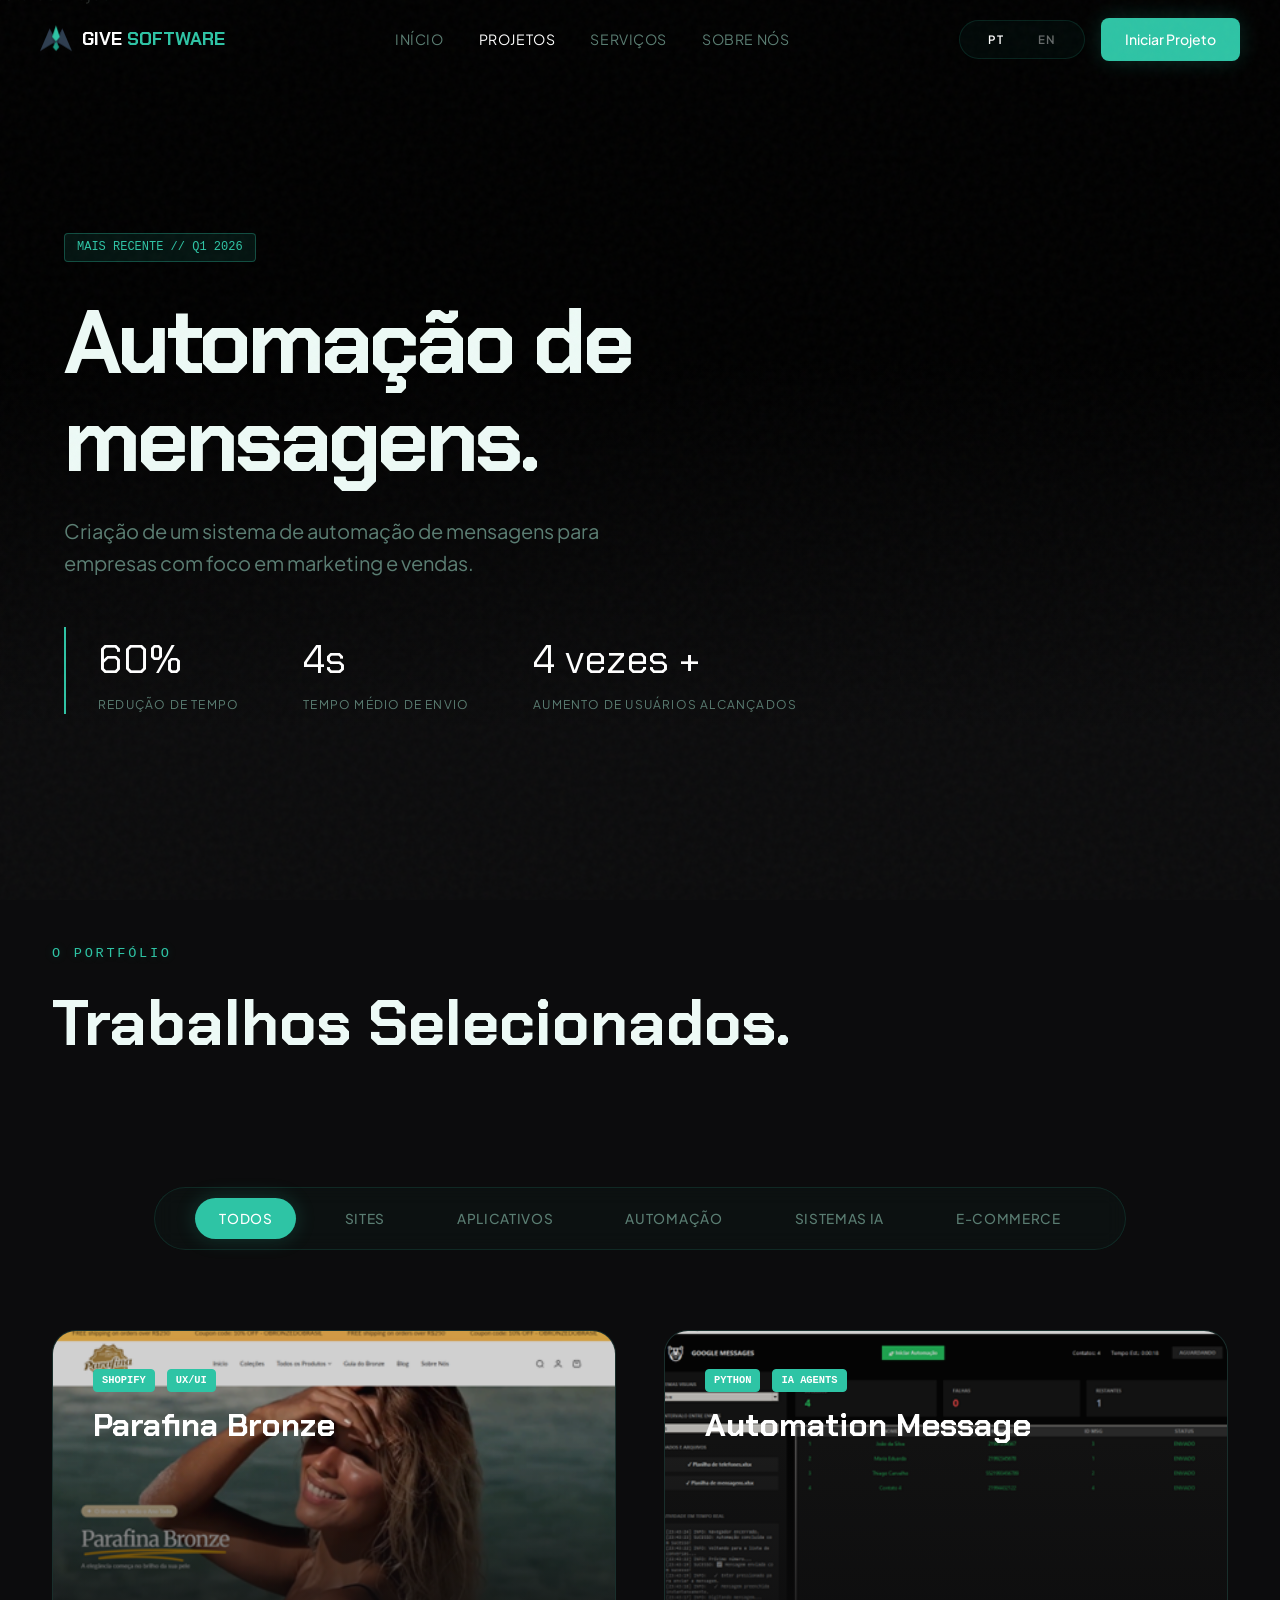
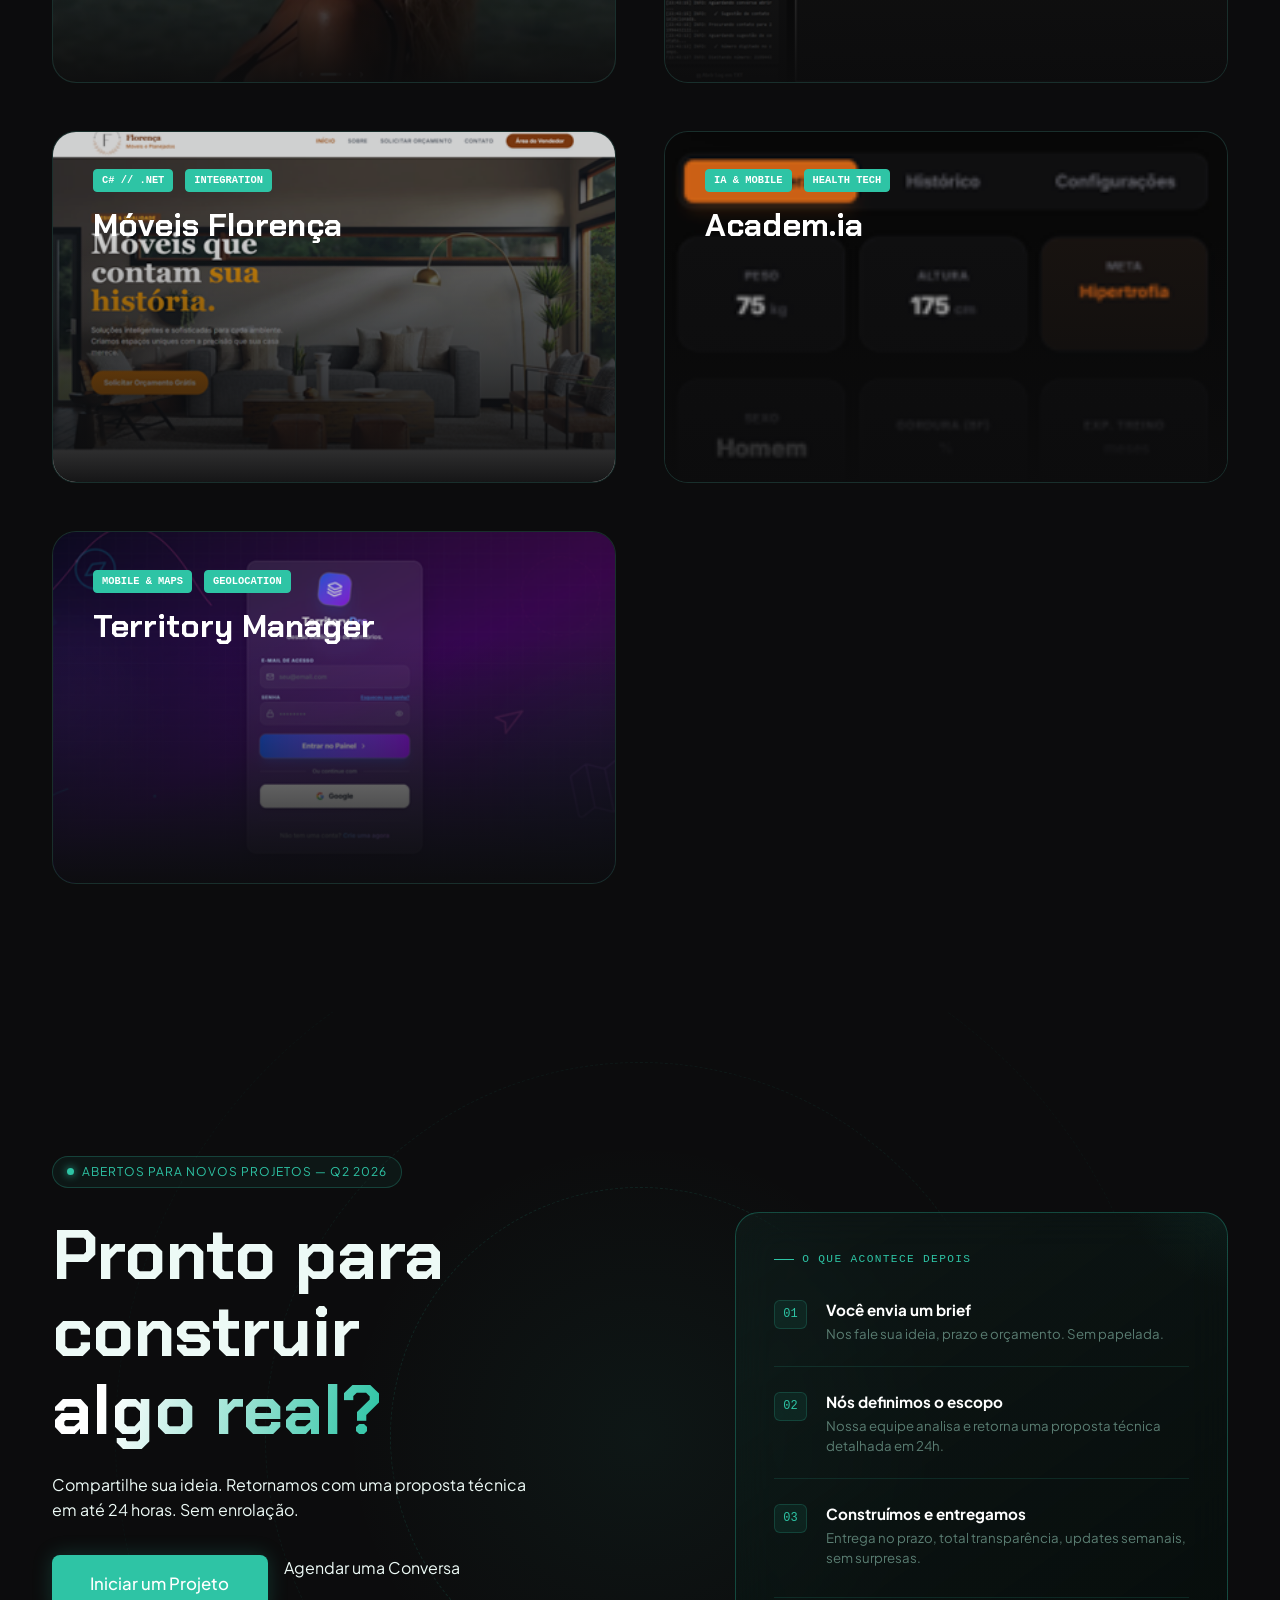
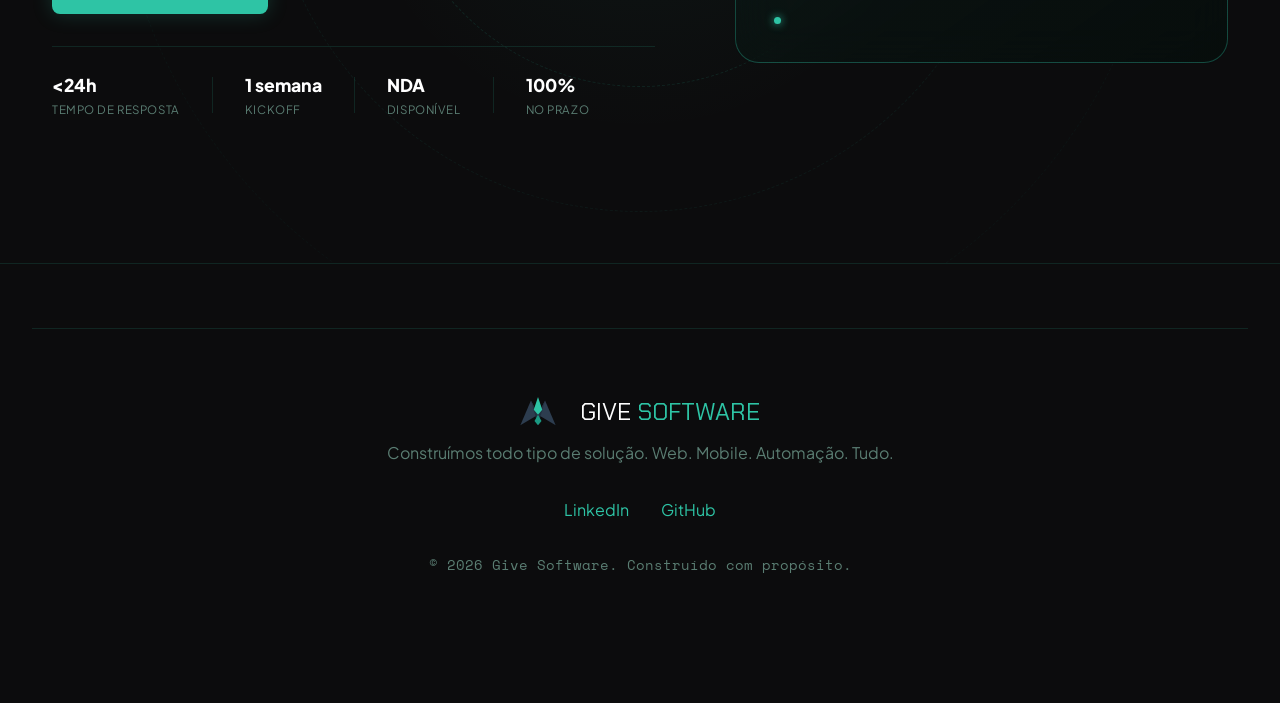
==== commit e3b2f97b: "feat: implement project and service page styling with kinetic grid layouts and shared navigation com" ====
--- a/projetos.html
+++ b/projetos.html
@@ -8,7 +8,8 @@
 
   <link rel="preconnect" href="https://fonts.googleapis.com">
   <link rel="preconnect" href="https://fonts.gstatic.com" crossorigin>
-  <link href="https://fonts.googleapis.com/css2?family=Chakra+Petch:wght@600;700;800&family=Plus+Jakarta+Sans:wght@400;500;700&family=Space+Mono:wght@400;700&display=swap"
+  <link
+    href="https://fonts.googleapis.com/css2?family=Chakra+Petch:wght@600;700;800&family=Plus+Jakarta+Sans:wght@400;500;700&family=Space+Mono:wght@400;700&display=swap"
     rel="stylesheet">
   <script src="shared-components.js"></script>
   <script src="lang.js"></script>
@@ -16,7 +17,7 @@
 </head>
 
 <body>
-<header id="shared-header" data-active="projects"></header>
+  <header id="shared-header" data-active="projects"></header>
 
 
   <!-- Spotlight Hero -->
@@ -85,10 +86,12 @@
             <span class="p-card-tag">UX/UI</span>
           </div>
           <h3 class="p-card-title" data-i18n="proj.card1.title">Parafina Bronze</h3>
-          <p class="p-card-excerpt" data-i18n="proj.card1.excerpt">Transformação completa de e-commerce: do amador ao luxo com foco em conversão e SEO.
+          <p class="p-card-excerpt" data-i18n="proj.card1.excerpt">Transformação completa de e-commerce: do amador ao
+            luxo com foco em conversão e SEO.
           </p>
           <div class="p-card-testimonial">
-            <p class="p-quote" data-i18n="proj.card1.quote">O salto de visibilidade no Google e a nova experiência de compra mudaram nosso patamar de
+            <p class="p-quote" data-i18n="proj.card1.quote">O salto de visibilidade no Google e a nova experiência de
+              compra mudaram nosso patamar de
               faturamento.</p>
             <div class="p-author">
               <img src="https://i.pravatar.cc/100?u=5" alt="Author" class="p-author-img">
@@ -113,10 +116,12 @@
             <span class="p-card-tag">IA AGENTS</span>
           </div>
           <h3 class="p-card-title" data-i18n="proj.card2.title">Automation Message</h3>
-          <p class="p-card-excerpt" data-i18n="proj.card2.excerpt">Sistema inteligente de automação de mensagens com integração de LLMs para escala
+          <p class="p-card-excerpt" data-i18n="proj.card2.excerpt">Sistema inteligente de automação de mensagens com
+            integração de LLMs para escala
             massiva.</p>
           <div class="p-card-testimonial">
-            <p class="p-quote" data-i18n="proj.card2.quote">Saímos de um processo 100% manual para uma escala de quase 3 mil mensagens por dia sem
+            <p class="p-quote" data-i18n="proj.card2.quote">Saímos de um processo 100% manual para uma escala de quase 3
+              mil mensagens por dia sem
               intervenção humana.</p>
             <div class="p-author">
               <img src="https://i.pravatar.cc/100?u=6" alt="Author" class="p-author-img">
@@ -145,7 +150,8 @@
             de preenchimento em 67%.</p>
 
           <div class="p-card-testimonial">
-            <p class="p-quote" data-i18n="proj.card3.quote">O novo sistema eliminou o papel e trouxe uma agilidade absurda. Agora conseguimos fechar
+            <p class="p-quote" data-i18n="proj.card3.quote">O novo sistema eliminou o papel e trouxe uma agilidade
+              absurda. Agora conseguimos fechar
               3x mais vendas no mesmo tempo.</p>
             <div class="p-author">
               <img src="https://i.pravatar.cc/100?u=7" alt="Author" class="p-author-img">
@@ -170,10 +176,12 @@
             <span class="p-card-tag">HEALTH TECH</span>
           </div>
           <h3 class="p-card-title" data-i18n="proj.card4.title">Academ.ia</h3>
-          <p class="p-card-excerpt" data-i18n="proj.card4.excerpt">Revolução fitness com treinos 100% personalizados por inteligência artificial e
+          <p class="p-card-excerpt" data-i18n="proj.card4.excerpt">Revolução fitness com treinos 100% personalizados por
+            inteligência artificial e
             análise de movimento em tempo real.</p>
           <div class="p-card-testimonial">
-            <p class="p-quote" data-i18n="proj.card4.quote">O Academ.ia transformou a forma como nossos alunos treinam, garantindo resultados 3x mais
+            <p class="p-quote" data-i18n="proj.card4.quote">O Academ.ia transformou a forma como nossos alunos treinam,
+              garantindo resultados 3x mais
               rápidos e seguros.</p>
             <div class="p-author">
               <img src="https://i.pravatar.cc/100?u=8" alt="Author" class="p-author-img">
@@ -197,10 +205,12 @@
             <span class="p-card-tag">GEOLOCATION</span>
           </div>
           <h3 class="p-card-title" data-i18n="proj.card5.title">Territory Manager</h3>
-          <p class="p-card-excerpt" data-i18n="proj.card5.excerpt">Gestão inteligente de territórios com mapeamento em tempo real, controle de
+          <p class="p-card-excerpt" data-i18n="proj.card5.excerpt">Gestão inteligente de territórios com mapeamento em
+            tempo real, controle de
             cobertura e inteligência operacional.</p>
           <div class="p-card-testimonial">
-            <p class="p-quote" data-i18n="proj.card5.quote">O Territory Manager transformou nossa organização. Ter a visão exata da cobertura em
+            <p class="p-quote" data-i18n="proj.card5.quote">O Territory Manager transformou nossa organização. Ter a
+              visão exata da cobertura em
               tempo real mudou o jogo.</p>
             <div class="p-author">
               <img src="https://i.pravatar.cc/100?u=9" alt="Author" class="p-author-img">
@@ -224,7 +234,7 @@
   </div>
 
   <!-- Final CTA  Mission Control -->
-  <!-- <section class="cta-section section" id="cta">
+  <section class="cta-section section" id="cta">
     <div class="cta-rings">
       <div class="cta-glow"></div>
       <div class="cta-ring cta-ring-1"></div>
@@ -246,10 +256,12 @@
           Compartilhe sua ideia. Retornamos com uma proposta técnica em até 24 horas. Sem enrolação.
         </p>
         <div class="cta-btns">
-          <a href="mailto:hello@givesoftware.com" class="btn btn-primary" style="font-size:1.05rem;padding:1rem 2.4rem;" data-i18n="cta.btn.start" data-modal="start-project">
+          <a href="mailto:hello@givesoftware.com" class="btn btn-primary" style="font-size:1.05rem;padding:1rem 2.4rem;"
+            data-i18n="cta.btn.start" data-modal="start-project">
             Iniciar um Projeto &#8599;
           </a>
-          <a href="mailto:hello@givesoftware.com?subject=Schedule+a+Call" class="btn-ghost-ring" data-i18n="cta.btn.call">
+          <a href="mailto:hello@givesoftware.com?subject=Schedule+a+Call" class="btn-ghost-ring"
+            data-i18n="cta.btn.call">
             Agendar uma Conversa
           </a>
         </div>
@@ -306,7 +318,7 @@
         </div>
       </div>
     </div>
-  </section> -->
+  </section>
 
 
 
@@ -335,68 +347,68 @@
       }, { passive: true });
       setTimeout(() => window.dispatchEvent(new Event('scroll')), 100);
 
-    /* Filtering Logic */
-    (function () {
-      const filterBtns = document.querySelectorAll('.filter-btn');
-      const activeBg = document.getElementById('filter-bg');
-      const cards = document.querySelectorAll('.p-card');
-
-      function updateFilterBg(btn) {
-        activeBg.style.width = btn.offsetWidth + 'px';
-        activeBg.style.height = btn.offsetHeight + 'px';
-        activeBg.style.left = btn.offsetLeft + 'px';
-        activeBg.style.top = btn.offsetTop + 'px';
-      }
-
-      filterBtns.forEach(btn => {
-        btn.addEventListener('click', () => {
-          filterBtns.forEach(b => b.classList.remove('active'));
-          btn.classList.add('active');
-          updateFilterBg(btn);
-
-          // UX: Smooth scroll center on mobile
-          if (window.innerWidth < 1000) {
-            btn.scrollIntoView({ behavior: 'smooth', inline: 'center', block: 'nearest' });
-          }
-
-          const filter = btn.dataset.filter;
-
-          cards.forEach(card => {
-            const categories = card.dataset.category ? card.dataset.category.split(' ') : [];
-            if (filter === 'all' || categories.includes(filter)) {
-              card.style.display = 'block';
-              setTimeout(() => {
-                card.style.opacity = '1';
-                card.style.transform = 'translateY(0) scale(1)';
-              }, 50);
-            } else {
-              card.style.opacity = '0';
-              card.style.transform = 'translateY(20px) scale(0.95)';
-              setTimeout(() => card.style.display = 'none', 400);
+      /* Filtering Logic */
+      (function () {
+        const filterBtns = document.querySelectorAll('.filter-btn');
+        const activeBg = document.getElementById('filter-bg');
+        const cards = document.querySelectorAll('.p-card');
+
+        function updateFilterBg(btn) {
+          activeBg.style.width = btn.offsetWidth + 'px';
+          activeBg.style.height = btn.offsetHeight + 'px';
+          activeBg.style.left = btn.offsetLeft + 'px';
+          activeBg.style.top = btn.offsetTop + 'px';
+        }
+
+        filterBtns.forEach(btn => {
+          btn.addEventListener('click', () => {
+            filterBtns.forEach(b => b.classList.remove('active'));
+            btn.classList.add('active');
+            updateFilterBg(btn);
+
+            // UX: Smooth scroll center on mobile
+            if (window.innerWidth < 1000) {
+              btn.scrollIntoView({ behavior: 'smooth', inline: 'center', block: 'nearest' });
             }
+
+            const filter = btn.dataset.filter;
+
+            cards.forEach(card => {
+              const categories = card.dataset.category ? card.dataset.category.split(' ') : [];
+              if (filter === 'all' || categories.includes(filter)) {
+                card.style.display = 'block';
+                setTimeout(() => {
+                  card.style.opacity = '1';
+                  card.style.transform = 'translateY(0) scale(1)';
+                }, 50);
+              } else {
+                card.style.opacity = '0';
+                card.style.transform = 'translateY(20px) scale(0.95)';
+                setTimeout(() => card.style.display = 'none', 400);
+              }
+            });
           });
         });
-      });
-
-      // Init bg position
-      updateFilterBg(document.querySelector('.filter-btn.active'));
-    })();
-
-    /* Project Portal Logic */
-    (function () {
-      const cards = document.querySelectorAll('.p-card');
-      const portal = document.getElementById('project-portal');
-      const close = document.getElementById('portal-close');
-      const content = document.getElementById('portal-content');
-
-      cards.forEach(card => {
-        card.addEventListener('click', () => {
-          const title = card.querySelector('.p-card-title').innerText;
-          const tag = card.querySelector('.p-card-tag').innerText;
-          const media = card.querySelector('img').src;
-
-          if (title === "Parafina Bronze") {
-            content.innerHTML = `
+
+        // Init bg position
+        updateFilterBg(document.querySelector('.filter-btn.active'));
+      })();
+
+      /* Project Portal Logic */
+      (function () {
+        const cards = document.querySelectorAll('.p-card');
+        const portal = document.getElementById('project-portal');
+        const close = document.getElementById('portal-close');
+        const content = document.getElementById('portal-content');
+
+        cards.forEach(card => {
+          card.addEventListener('click', () => {
+            const title = card.querySelector('.p-card-title').innerText;
+            const tag = card.querySelector('.p-card-tag').innerText;
+            const media = card.querySelector('img').src;
+
+            if (title === "Parafina Bronze") {
+              content.innerHTML = `
                         <div class="pre-title">E-COMMERCE // SHOPIFY</div>
                         <h2 style="font-size:4rem;margin-bottom:2rem;">Parafina Bronze</h2>
                         <img src="${media}" style="width:100%;height:400px;object-fit:cover;border-radius:16px;margin-bottom:3rem;border:1px solid var(--border);">
@@ -446,8 +458,8 @@
                             </div>
                         </div>
                     `;
-          } else if (title === "Automation Message") {
-            content.innerHTML = `
+            } else if (title === "Automation Message") {
+              content.innerHTML = `
                         <div class="pre-title">PYTHON // AI AGENTS</div>
                         <h2 style="font-size:4rem;margin-bottom:2rem;">Automation Message</h2>
                         <img src="${media}" style="width:100%;height:400px;object-fit:cover;border-radius:16px;margin-bottom:3rem;border:1px solid var(--border);">
@@ -498,8 +510,8 @@
                             </div>
                         </div>
                     `;
-          } else if (title === "Territory Manager") {
-            content.innerHTML = `
+            } else if (title === "Territory Manager") {
+              content.innerHTML = `
                         <div class="pre-title">MOBILE & PLATFORM // GEOLOCATION</div>
                         <h2 style="font-size:4rem;margin-bottom:2rem;">Territory Manager</h2>
                         
@@ -571,8 +583,8 @@
                             </div>
                         </div>
                     `;
-          } else if (title === "Academ.ia") {
-            content.innerHTML = `
+            } else if (title === "Academ.ia") {
+              content.innerHTML = `
                         <div class="pre-title">IA & MOBILE // 2026 REVOLUTION</div>
                         <h2 style="font-size:4rem;margin-bottom:2rem;">Academ.ia</h2>
                         
@@ -637,8 +649,8 @@
                             </div>
                         </div>
                     `;
-          } else if (title === "Móveis Florença") {
-            content.innerHTML = `
+            } else if (title === "Móveis Florença") {
+              content.innerHTML = `
                         <div class="pre-title">C# // .NET // CRM INTEGRATION</div>
                         <h2 style="font-size:4rem;margin-bottom:2rem;">Móveis Florença</h2>
                         
@@ -693,8 +705,8 @@
                             </div>
                         </div>
                     `;
-          } else {
-            content.innerHTML = `
+            } else {
+              content.innerHTML = `
                         <div class="pre-title">${tag}</div>
                         <h2 style="font-size:4rem;margin-bottom:2rem;">${title}</h2>
                         <img src="${media}" style="width:100%;height:400px;object-fit:cover;border-radius:16px;margin-bottom:3rem;border:1px solid var(--border);">
@@ -718,16 +730,16 @@
                             </div>
                         </div>
                     `;
-          }
-
-          portal.classList.add('active');
+            }
+
+            portal.classList.add('active');
+          });
         });
-      });
-
-      close.addEventListener('click', () => portal.classList.remove('active'));
-    })();
-
-    /* ── MOBILE MENU TOGGLE ──────────────────────────── */
+
+        close.addEventListener('click', () => portal.classList.remove('active'));
+      })();
+
+      /* ── MOBILE MENU TOGGLE ──────────────────────────── */
       const mobileBtn = document.getElementById('mobile-btn');
       const mobileMenu = document.getElementById('mobile-menu');
       const mobileClose = document.getElementById('mobile-close');
@@ -748,7 +760,7 @@
 
   </script>
 
-<footer id="shared-footer"></footer>
+  <footer id="shared-footer"></footer>
 
 
 </body>
--- a/styles/projetos.css
+++ b/styles/projetos.css
@@ -188,6 +188,49 @@
     .btn-primary:hover { animation: none; box-shadow: 0 0 50px rgba(46,196,165,.7); transform: translateY(-2px); }
     @keyframes ctaPulse { 0%, 100% { box-shadow: 0 0 20px var(--accent-glow); } 50% { box-shadow: 0 0 45px rgba(46,196,165,.6); } }
 
+    /* ── CTA SECTION REDESIGN ── */
+    .cta-section { padding: 9rem 2rem; position: relative; overflow: hidden; }
+    .cta-rings { position:absolute; inset:0; pointer-events:none; display:flex; align-items:center; justify-content:center; }
+    .cta-ring { position:absolute; border-radius:50%; border: 1px dashed rgba(46,196,165,.12); }
+    .cta-ring-1 { width:500px; height:500px; animation: ctaRingRot 22s linear infinite; }
+    .cta-ring-2 { width:750px; height:750px; border-color:rgba(46,196,165,.07); animation: ctaRingRot 35s linear infinite reverse; }
+    .cta-ring-3 { width:1050px; height:1050px; border-color:rgba(46,196,165,.04); animation: ctaRingRot 55s linear infinite; }
+    .cta-glow { position:absolute; width:600px; height:600px; border-radius:50%; background: radial-gradient(circle, rgba(46,196,165,.06) 0%, transparent 70%); pointer-events:none; }
+    @keyframes ctaRingRot { to { transform: rotate(360deg); } }
+
+    .cta-inner { max-width: 1180px; margin: 0 auto; display: grid; grid-template-columns: 1.1fr 0.9fr; gap: 5rem; align-items: center; position: relative; z-index: 2; }
+    .cta-h2 { font-size: clamp(2.8rem, 5.5vw, 4.8rem); line-height: 1.1; margin-bottom: 1.4rem; }
+    .cta-hl { display: block; background: linear-gradient(105deg, #fff 10%, #2ec4a5 55%, #3ddbb8 100%); -webkit-background-clip: text; background-clip: text; -webkit-text-fill-color: transparent; }
+    
+    .cta-status { display: inline-flex; align-items: center; gap: 8px; padding: .35rem .9rem; border-radius: 20px; border: 1px solid rgba(46,196,165,.25); background: rgba(46,196,165,.06); font-size: .75rem; letter-spacing: .08em; text-transform: uppercase; color: var(--accent); margin-bottom: 1.8rem; }
+    .cta-status-dot { width: 7px; height: 7px; border-radius: 50%; background: var(--accent); box-shadow: 0 0 8px var(--accent); animation: pulseDot 2s ease-in-out infinite; flex-shrink: 0; }
+    @keyframes pulseDot { 50% { opacity: 0.4; } }
+
+    .cta-btns { display: flex; gap: 1rem; flex-wrap: wrap; margin: 2rem 0; }
+    .cta-trust { display: flex; align-items: center; gap: 2rem; margin-top: 1rem; padding-top: 1.5rem; border-top: 1px solid var(--border); }
+    .cta-trust-item { display: flex; flex-direction: column; gap: 2px; }
+    .cti-val { font-family: var(--font-body); font-size: 1.1rem; font-weight: 800; color: #fff; }
+    .cti-lbl { font-size: .72rem; color: var(--text-muted); text-transform: uppercase; letter-spacing: .05em; }
+    .cta-trust-sep { width: 1px; height: 36px; background: var(--border); }
+    
+    .cta-card { background: linear-gradient(145deg, rgba(46,196,165,.06), rgba(6,14,12,.8)); border: 1px solid var(--border-accent); border-radius: 24px; padding: 2.4rem; backdrop-filter: blur(20px); -webkit-backdrop-filter: blur(20px); position: relative; overflow: hidden; }
+    .cta-card::before { content:''; position:absolute; top:-40%; right:-30%; width:260px; height:260px; border-radius:50%; background: radial-gradient(circle, rgba(46,196,165,.1) 0%, transparent 70%); pointer-events:none; }
+    .cta-card-label { font-family: monospace; font-size: .7rem; letter-spacing:.12em; color: var(--accent); text-transform: uppercase; margin-bottom: 1.8rem; display:flex; align-items:center; gap:8px; }
+    .cta-card-label::before { content:''; display:inline-block; width:20px; height:1px; background:var(--accent); }
+    .cta-steps { display:flex; flex-direction:column; gap:1.4rem; }
+    .cta-step { display: flex; gap: 1.2rem; align-items: flex-start; padding-bottom: 1.4rem; border-bottom: 1px solid var(--border); }
+    .cta-step:last-child { border-bottom: none; padding-bottom: 0; }
+    .cta-step-num { font-family: monospace; font-size:.75rem; color:var(--accent); background: var(--accent-dim); border: 1px solid rgba(46,196,165,.2); border-radius: 6px; padding: 4px 8px; flex-shrink: 0; margin-top: 2px; }
+    .cta-step strong { font-size: .95rem; color:#fff; display:block; margin-bottom:2px; }
+    .cta-step p { font-size:.83rem; color:var(--text-muted); margin:0; line-height:1.5; }
+    .cta-card-footer { margin-top: 1.8rem; padding-top: 1.2rem; border-top: 1px solid var(--border); display: flex; align-items: center; gap: 8px; }
+
+    @media (max-width: 1000px) {
+        .cta-inner { grid-template-columns: 1fr; }
+        .cta-section { padding: 5rem 1.5rem; }
+        .cta-h2 { font-size: 2.5rem; }
+    }
+
     /* Mobile CTA bar */
     .mobile-cta-bar { display: none; }
 
